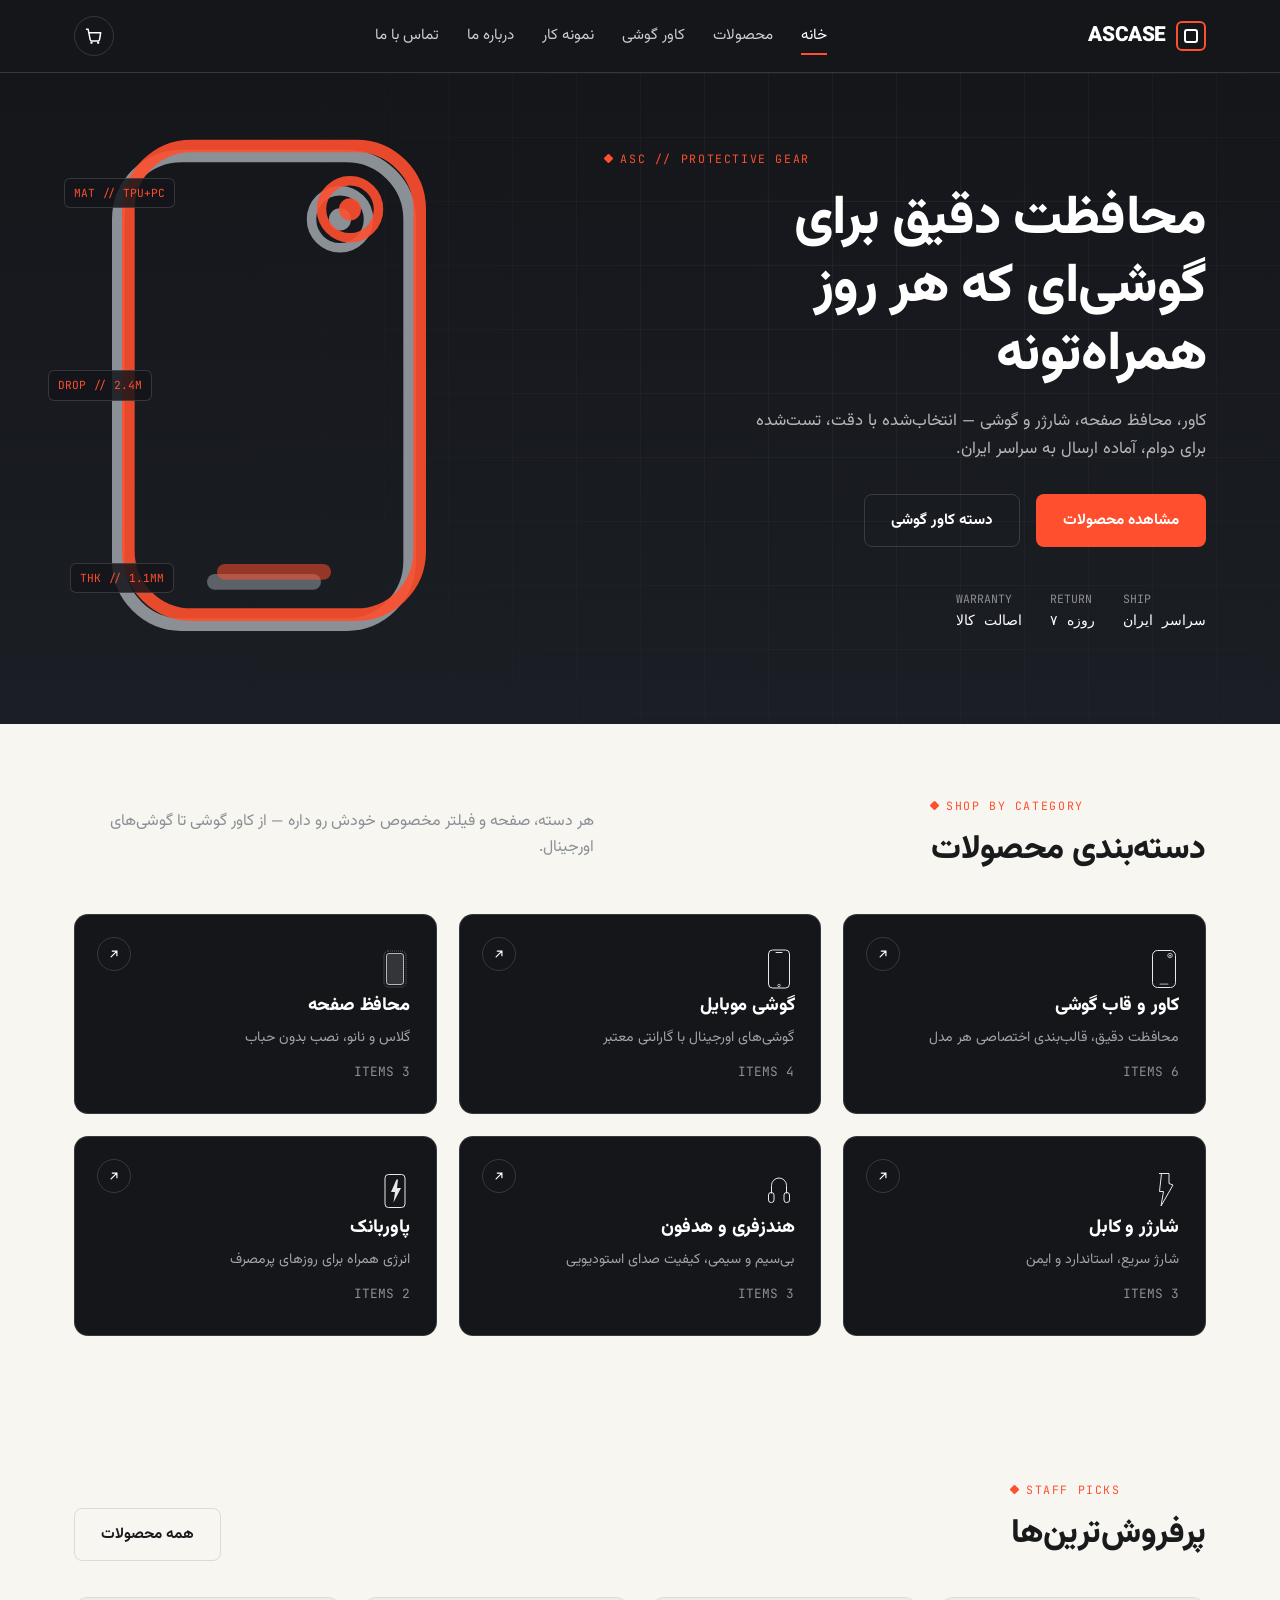
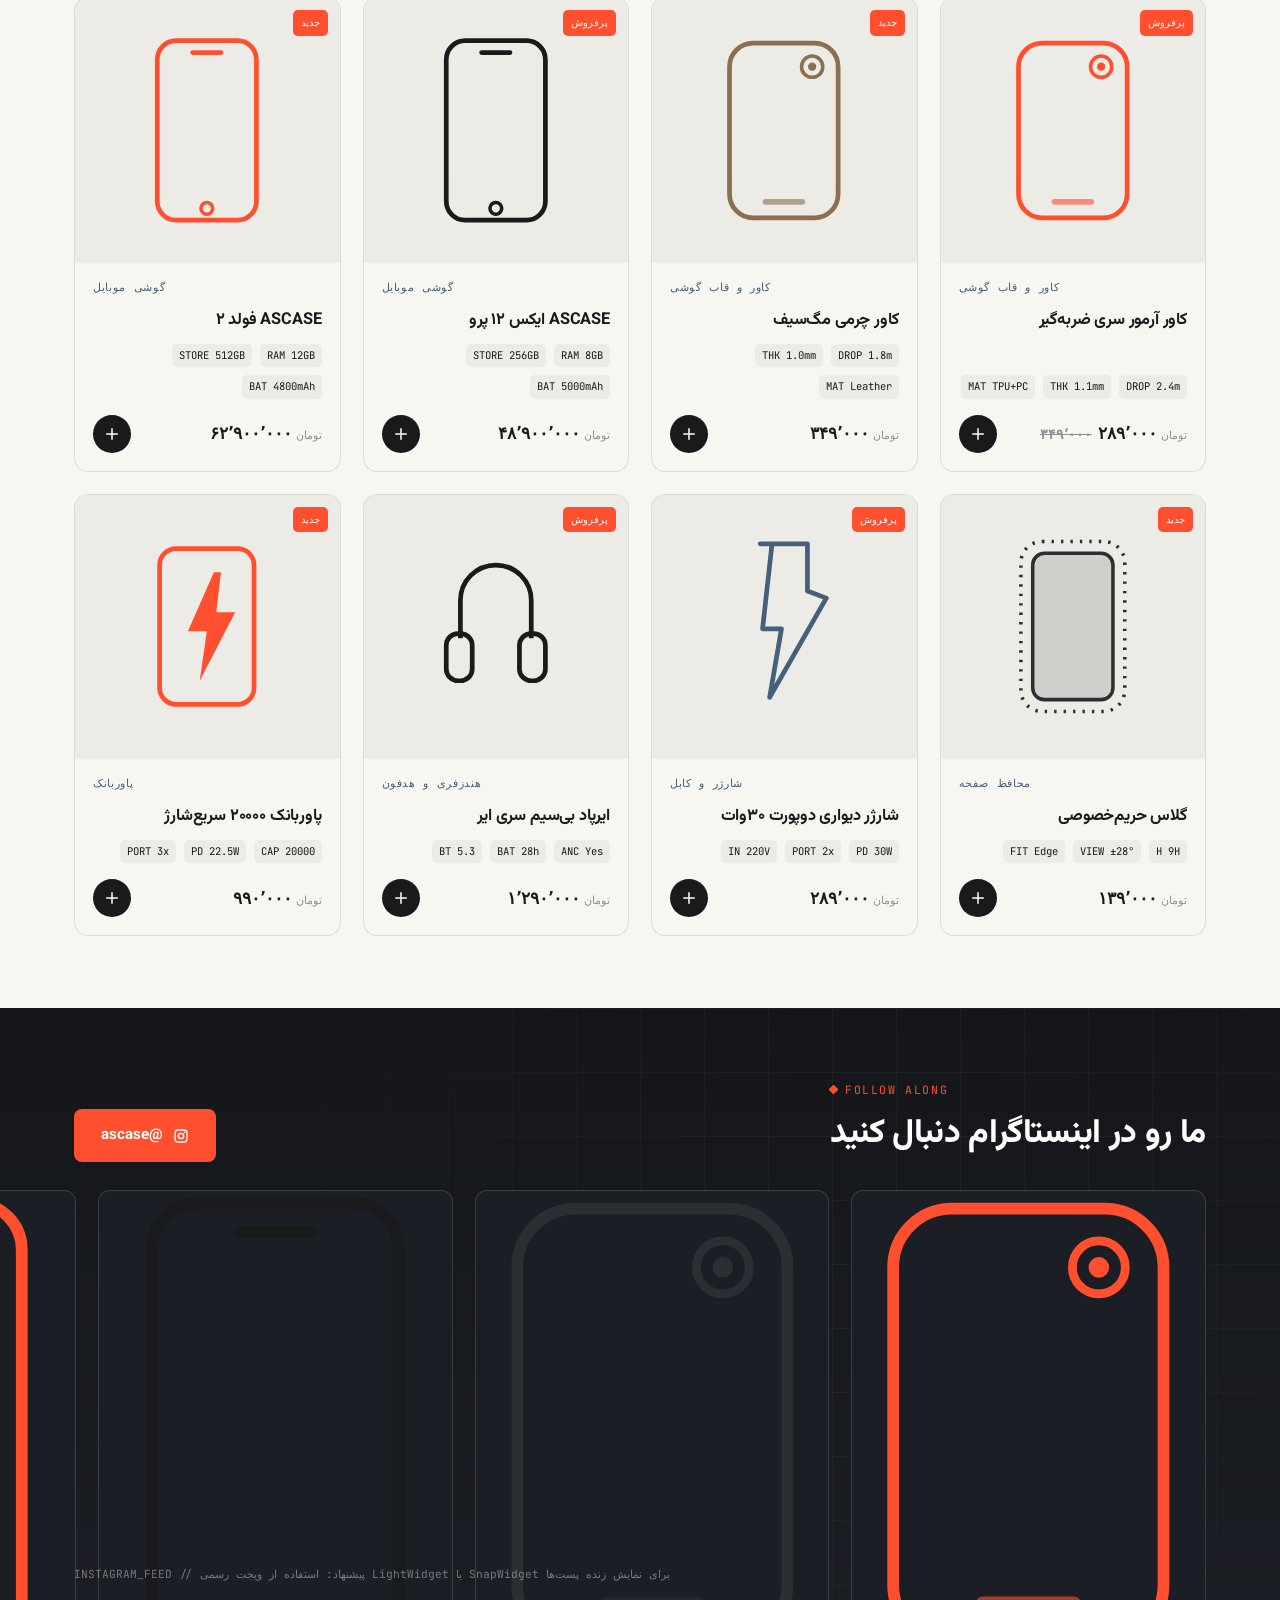
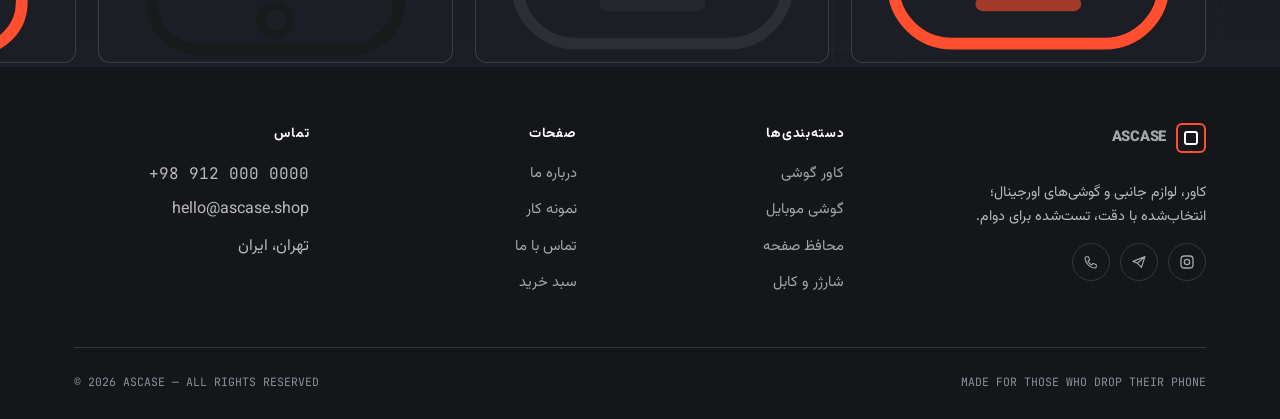
==== index.html @ 7a3390a3 "Add files via upload اپلود دوم" ====
<!DOCTYPE html>
<html lang="fa" dir="rtl">
<head>
<meta charset="UTF-8">
<meta name="viewport" content="width=device-width, initial-scale=1.0">
<title>ASCASE | کاور، لوازم جانبی و گوشی موبایل</title>
<meta name="description" content="فروشگاه آنلاین کاور و قاب گوشی، لوازم جانبی و گوشی موبایل اورجینال — ASCASE">
<link rel="stylesheet" href="style.css">
<script src="products-data.js"></script>
<script src="cart.js"></script>
<script src="main.js"></script>
</head>
<body>

<header class="site-header">
  <div class="wrap">
    <a href="index.html" class="logo"><span class="mark"></span>ASCASE</a>
    <nav class="main-nav">
      <a href="index.html">خانه</a>
      <a href="products.html">محصولات</a>
      <a href="products.html?cat=cases">کاور گوشی</a>
      <a href="gallery.html">نمونه کار</a>
      <a href="about.html">درباره ما</a>
      <a href="contact.html">تماس با ما</a>
    </nav>
    <div class="header-actions">
      <a href="cart.html" class="icon-btn" aria-label="سبد خرید">
        <svg width="20" height="20" viewBox="0 0 24 24" fill="none"><path d="M3 4h2l2.4 12.4a2 2 0 0 0 2 1.6h7.2a2 2 0 0 0 2-1.6L20 8H6" stroke="currentColor" stroke-width="1.8" stroke-linecap="round" stroke-linejoin="round"/><circle cx="9" cy="20" r="1.4" fill="currentColor"/><circle cx="17" cy="20" r="1.4" fill="currentColor"/></svg>
        <span class="cart-count">0</span>
      </a>
      <button class="nav-toggle" aria-label="منو"><span></span><span></span><span></span></button>
    </div>
  </div>
</header>

<!-- HERO -->
<section class="poster" style="padding:64px 0 80px;">
  <div class="wrap" style="position:relative;z-index:1;display:grid;grid-template-columns:1.1fr .9fr;gap:40px;align-items:center;">
    <div>
      <span class="eyebrow" style="justify-content:flex-start;">ASC // PROTECTIVE GEAR</span>
      <h1 style="font-size:clamp(2.1rem,4.6vw,3.4rem);line-height:1.25;margin-top:18px;">
        محافظت دقیق برای گوشی‌ای که هر روز همراه‌تونه
      </h1>
      <p style="color:rgba(255,255,255,.68);max-width:480px;margin-top:18px;font-size:1.05rem;">
        کاور، محافظ صفحه، شارژر و گوشی — انتخاب‌شده با دقت، تست‌شده برای دوام، آماده ارسال به سراسر ایران.
      </p>
      <div class="flex gap-16" style="margin-top:30px;flex-wrap:wrap;">
        <a href="products.html" class="btn btn-signal">مشاهده محصولات</a>
        <a href="products.html?cat=cases" class="btn btn-outline-light">دسته کاور گوشی</a>
      </div>
      <div class="flex gap-16" style="margin-top:42px;flex-wrap:wrap;gap:28px;">
        <div class="mono" style="font-size:.72rem;color:rgba(255,255,255,.5);">SHIP<br><span style="color:#fff;font-size:.9rem;">سراسر ایران</span></div>
        <div class="mono" style="font-size:.72rem;color:rgba(255,255,255,.5);">RETURN<br><span style="color:#fff;font-size:.9rem;">۷ روزه</span></div>
        <div class="mono" style="font-size:.72rem;color:rgba(255,255,255,.5);">WARRANTY<br><span style="color:#fff;font-size:.9rem;">اصالت کالا</span></div>
      </div>
    </div>

    <div class="exploded show-tags" aria-hidden="true"></div>
  </div>
</section>

<script>
// render hero exploded diagram (kept out of static HTML to reuse the same SVGs as the catalog)
document.querySelector(".exploded").innerHTML = `
  <div class="layer layer-shell">${svgIcon('case', '#8B9097')}</div>
  <div class="layer layer-bumper" style="opacity:.9">${svgIcon('case', '#FF4F2E')}</div>
  <span class="spec-tag t1">MAT // TPU+PC</span>
  <span class="spec-tag t2">DROP // 2.4M</span>
  <span class="spec-tag t3">THK // 1.1MM</span>
`;
</script>

<!-- CATEGORIES -->
<section class="wrap">
  <div class="section-head">
    <div>
      <span class="eyebrow" style="justify-content:flex-start;">SHOP BY CATEGORY</span>
      <h2>دسته‌بندی محصولات</h2>
    </div>
    <p>هر دسته، صفحه و فیلتر مخصوص خودش رو داره — از کاور گوشی تا گوشی‌های اورجینال.</p>
  </div>
  <div class="grid grid-3" id="cat-grid"></div>
</section>
<script>
document.getElementById("cat-grid").innerHTML = CATEGORIES.map(c => `
  <a href="products.html?cat=${c.key}" class="cat-tile reveal">
    <span class="go"><svg width="14" height="14" viewBox="0 0 24 24" fill="none"><path d="M7 17 17 7M9 7h8v8" stroke="currentColor" stroke-width="2" stroke-linecap="round"/></svg></span>
    <div class="cat-icon" style="color:#fff;margin-top:8px;width:30px;">${svgIcon(c.icon,'#ffffff')}</div>
    <div>
      <h3>${c.title}</h3>
      <p style="color:rgba(255,255,255,.6);font-size:.88rem;margin:6px 0 10px;">${c.desc}</p>
      <span class="count">${PRODUCTS.filter(p=>p.cat===c.key).length} ITEMS</span>
    </div>
  </a>
`).join("");
</script>

<!-- FEATURED -->
<section class="wrap">
  <div class="section-head">
    <div>
      <span class="eyebrow" style="justify-content:flex-start;">STAFF PICKS</span>
      <h2>پرفروش‌ترین‌ها</h2>
    </div>
    <a href="products.html" class="btn btn-outline">همه محصولات</a>
  </div>
  <div class="grid grid-4" id="featured-grid"></div>
</section>
<script>
const featured = PRODUCTS.filter(p => p.badge).slice(0,8);
renderProducts(featured.length ? featured : PRODUCTS.slice(0,8), "#featured-grid");
</script>

<!-- INSTAGRAM -->
<section class="poster">
  <div class="wrap" style="position:relative;z-index:1;">
    <div class="section-head" style="margin-bottom:28px;">
      <div>
        <span class="eyebrow" style="justify-content:flex-start;">FOLLOW ALONG</span>
        <h2 style="color:#fff;">ما رو در اینستاگرام دنبال کنید</h2>
      </div>
      <a href="https://instagram.com/ascase" target="_blank" rel="noopener" class="btn btn-signal">
        <svg width="16" height="16" viewBox="0 0 24 24" fill="none"><rect x="3" y="3" width="18" height="18" rx="5" stroke="currentColor" stroke-width="2"/><circle cx="12" cy="12" r="4" stroke="currentColor" stroke-width="2"/><circle cx="17.2" cy="6.8" r="1.1" fill="currentColor"/></svg>
        @ascase
      </a>
    </div>
    <div class="grid grid-4" id="insta-grid"></div>
    <p class="mono" style="color:rgba(255,255,255,.4);font-size:.7rem;margin-top:20px;">
      INSTAGRAM_FEED // پیشنهاد: استفاده از ویجت رسمی LightWidget یا SnapWidget برای نمایش زنده پست‌ها
    </p>
  </div>
</section>
<script>
document.getElementById("insta-grid").innerHTML = [0,1,2,3].map(i => `
  <a href="https://instagram.com/ascase" target="_blank" rel="noopener" class="reveal" style="aspect-ratio:1/1;border-radius:12px;border:1px solid var(--line-on-dark);display:flex;align-items:center;justify-content:center;background:var(--graphite-2);">
    ${svgIcon(PRODUCTS[i*3 % PRODUCTS.length].icon, PRODUCTS[i*3 % PRODUCTS.length].accent)}
  </a>
`).join("");
</script>

<!-- INCLUDE FOOTER -->
<footer class="site-footer">
  <div class="wrap">
    <div class="footer-grid">
      <div>
        <a href="index.html" class="logo" style="margin-bottom:14px;display:inline-flex;"><span class="mark"></span>ASCASE</a>
        <p style="max-width:280px;font-size:.9rem;">کاور، لوازم جانبی و گوشی‌های اورجینال؛ انتخاب‌شده با دقت، تست‌شده برای دوام.</p>
        <div class="social-row">
          <a href="https://instagram.com/ascase" target="_blank" rel="noopener" aria-label="اینستاگرام"><svg width="16" height="16" viewBox="0 0 24 24" fill="none"><rect x="3" y="3" width="18" height="18" rx="5" stroke="currentColor" stroke-width="2"/><circle cx="12" cy="12" r="4" stroke="currentColor" stroke-width="2"/></svg></a>
          <a href="https://t.me/ascase" target="_blank" rel="noopener" aria-label="تلگرام"><svg width="16" height="16" viewBox="0 0 24 24" fill="none"><path d="M21 4 3 11l6 2.4M21 4 15.6 20l-6.6-6.6M21 4l-11 9.4" stroke="currentColor" stroke-width="1.8" stroke-linecap="round" stroke-linejoin="round"/></svg></a>
          <a href="tel:+989120000000" aria-label="تماس"><svg width="16" height="16" viewBox="0 0 24 24" fill="none"><path d="M5 4h3l2 5-2.5 1.8a12 12 0 0 0 5.7 5.7L14.9 14l5 2v3a2 2 0 0 1-2 2C10.8 21 3 13.2 3 6a2 2 0 0 1 2-2Z" stroke="currentColor" stroke-width="1.6" stroke-linejoin="round"/></svg></a>
        </div>
      </div>
      <div>
        <h4>دسته‌بندی‌ها</h4>
        <ul>
          <li><a href="products.html?cat=cases">کاور گوشی</a></li>
          <li><a href="products.html?cat=phones">گوشی موبایل</a></li>
          <li><a href="products.html?cat=screen">محافظ صفحه</a></li>
          <li><a href="products.html?cat=charge">شارژر و کابل</a></li>
        </ul>
      </div>
      <div>
        <h4>صفحات</h4>
        <ul>
          <li><a href="about.html">درباره ما</a></li>
          <li><a href="gallery.html">نمونه کار</a></li>
          <li><a href="contact.html">تماس با ما</a></li>
          <li><a href="cart.html">سبد خرید</a></li>
        </ul>
      </div>
      <div>
        <h4>تماس</h4>
        <ul>
          <li class="mono" style="direction:ltr;">+98 912 000 0000</li>
          <li>hello@ascase.shop</li>
          <li>تهران، ایران</li>
        </ul>
      </div>
    </div>
    <div class="footer-bottom">
      <span>© 2026 ASCASE — ALL RIGHTS RESERVED</span>
      <span>MADE FOR THOSE WHO DROP THEIR PHONE</span>
    </div>
  </div>
</footer>

</body>
</html>
---- style.css ----
/* ============================================================
   ASCASE — Design tokens
   Concept: "Spec sheet / exploded view" — borrowed from drop-test
   labels and protective-case packaging. Dark "spec poster" panels
   for hero/header/footer, light "showroom" surfaces for shopping.
   ============================================================ */

@import url('https://fonts.googleapis.com/css2?family=Vazirmatn:wght@300;400;500;600;700;800;900&display=swap');
@import url('https://fonts.googleapis.com/css2?family=JetBrains+Mono:wght@400;500;600&display=swap');

:root{
  /* color */
  --graphite:    #14161A;
  --graphite-2:  #1B1E24;
  --ceramic:     #EDEBE5;
  --paper:       #F8F6F1;
  --signal:      #FF4F2E;
  --signal-dim:  #D63E20;
  --slate:       #44607A;
  --ink:         #181A1C;
  --mist:        #8B9097;
  --line:        rgba(24,26,28,.12);
  --line-on-dark:rgba(255,255,255,.14);
  --paper-on-dark: rgba(255,255,255,.06);

  /* type */
  --font-fa: 'Vazirmatn', Tahoma, sans-serif;
  --font-mono: 'JetBrains Mono', monospace;

  /* scale */
  --r: 14px;
  --r-sm: 8px;
  --container: 1180px;

  --ease: cubic-bezier(.22,.8,.3,1);
}

*{ box-sizing: border-box; }
html{ scroll-behavior: smooth; }
body{
  margin:0;
  background: var(--paper);
  color: var(--ink);
  font-family: var(--font-fa);
  font-size: 16px;
  line-height: 1.65;
  -webkit-font-smoothing: antialiased;
}
img{ max-width:100%; display:block; }
a{ color:inherit; text-decoration:none; }
ul{ margin:0; padding:0; list-style:none; }
button{ font-family:inherit; cursor:pointer; }
input, textarea, select{ font-family:inherit; font-size:1rem; }

::selection{ background: var(--signal); color:#fff; }

@media (prefers-reduced-motion: reduce){
  *{ animation-duration: .001ms !important; transition-duration: .001ms !important; }
}

/* focus visibility */
a:focus-visible, button:focus-visible, input:focus-visible, textarea:focus-visible{
  outline: 2px solid var(--signal);
  outline-offset: 3px;
}

.wrap{
  max-width: var(--container);
  margin: 0 auto;
  padding-inline: 24px;
}

.mono{ font-family: var(--font-mono); direction: ltr; unicode-bidi: isolate; }

h1,h2,h3,h4{
  font-weight: 800;
  letter-spacing: -.01em;
  margin: 0;
}
.eyebrow{
  font-family: var(--font-mono);
  font-size: .72rem;
  letter-spacing: .14em;
  text-transform: uppercase;
  color: var(--signal);
  display:flex; align-items:center; gap:8px;
  direction: ltr;
  justify-content:flex-end;
}
.eyebrow::before{
  content:"";
  width:7px; height:7px; border-radius:1px;
  background:var(--signal);
  display:inline-block;
  transform: rotate(45deg);
}

/* ===================== Header ===================== */
.site-header{
  background: var(--graphite);
  color: #fff;
  position: sticky; top:0; z-index: 50;
  border-bottom: 1px solid var(--line-on-dark);
}
.site-header .wrap{
  display:flex; align-items:center; justify-content:space-between;
  height: 72px;
}
.logo{
  font-weight: 900;
  font-size: 1.3rem;
  letter-spacing: -.02em;
  display:flex; align-items:center; gap:10px;
}
.logo .mark{
  width:30px; height:30px;
  border:2px solid var(--signal);
  border-radius: 6px;
  position:relative;
  flex:none;
}
.logo .mark::before{
  content:"";
  position:absolute; inset: 6px;
  border:2px solid #fff;
  border-radius: 3px;
}
.main-nav{ display:flex; align-items:center; gap:28px; }
.main-nav a{
  font-size: .95rem;
  color: rgba(255,255,255,.78);
  transition: color .2s var(--ease);
  position:relative;
  padding: 6px 0;
}
.main-nav a:hover, .main-nav a.active{ color:#fff; }
.main-nav a.active::after{
  content:"";
  position:absolute; right:0; left:0; bottom:0;
  height:2px; background: var(--signal);
}
.header-actions{ display:flex; align-items:center; gap:16px; }
.icon-btn{
  width:40px; height:40px; border-radius: 50%;
  border:1px solid var(--line-on-dark);
  background: transparent; color:#fff;
  display:flex; align-items:center; justify-content:center;
  position:relative;
  transition: border-color .2s, background .2s;
}
.icon-btn:hover{ border-color: var(--signal); }
.cart-count{
  position:absolute; top:-6px; left:-6px;
  background: var(--signal); color:#fff;
  font-family: var(--font-mono); font-size:.65rem;
  min-width:18px; height:18px; border-radius:9px;
  display:flex; align-items:center; justify-content:center;
  padding: 0 4px;
}
.nav-toggle{
  display:none;
  width:40px; height:40px; border:none; background:transparent;
  color:#fff; flex-direction:column; gap:5px; align-items:center; justify-content:center;
}
.nav-toggle span{ width:22px; height:2px; background:#fff; display:block; }

@media (max-width: 880px){
  .main-nav{
    position:fixed; inset: 72px 0 0 0;
    background: var(--graphite);
    flex-direction:column; align-items:flex-start;
    padding: 28px 24px; gap:18px;
    transform: translateY(-8px);
    opacity:0; visibility:hidden;
    transition: opacity .25s var(--ease), transform .25s var(--ease), visibility .25s;
  }
  .main-nav.open{ opacity:1; visibility:visible; transform:translateY(0); }
  .main-nav a{ font-size:1.15rem; }
  .nav-toggle{ display:flex; }
}

/* ===================== Buttons ===================== */
.btn{
  display:inline-flex; align-items:center; justify-content:center; gap:10px;
  padding: 13px 26px;
  border-radius: var(--r-sm);
  font-weight:700; font-size:.95rem;
  border: 1px solid transparent;
  transition: transform .2s var(--ease), background .2s, color .2s, border-color .2s;
  white-space:nowrap;
}
.btn:hover{ transform: translateY(-2px); }
.btn-signal{ background: var(--signal); color:#fff; }
.btn-signal:hover{ background: var(--signal-dim); }
.btn-dark{ background: var(--ink); color:#fff; }
.btn-dark:hover{ background:#000; }
.btn-outline-light{ border-color: var(--line-on-dark); color:#fff; }
.btn-outline-light:hover{ border-color:#fff; }
.btn-outline{ border-color: var(--line); color: var(--ink); }
.btn-outline:hover{ border-color: var(--ink); }
.btn-block{ width:100%; }
.btn[disabled]{ opacity:.5; cursor:not-allowed; transform:none; }

/* ===================== Hero / spec-poster sections ===================== */
.poster{
  background: var(--graphite);
  color:#fff;
  position:relative;
  overflow:hidden;
  background-image:
    linear-gradient(180deg, var(--graphite) 0%, var(--graphite-2) 100%);
}
.poster::before{
  content:"";
  position:absolute; inset:0;
  background-image:
    linear-gradient(var(--line-on-dark) 1px, transparent 1px),
    linear-gradient(90deg, var(--line-on-dark) 1px, transparent 1px);
  background-size: 64px 64px;
  opacity:.35;
  mask-image: radial-gradient(circle at 70% 30%, black, transparent 70%);
}

/* ===================== Exploded diagram (signature element) ===================== */
.exploded{
  position:relative;
  width: 100%;
  max-width: 380px;
  aspect-ratio: 3/4;
  margin-inline-start:auto;
}
.exploded .layer{
  position:absolute;
  inset:0;
  transition: transform .6s var(--ease);
}
.exploded svg{ width:100%; height:100%; display:block; }
.exploded .layer-shell{ transform: translate(0,0); }
.exploded .layer-bumper{ transform: translate(10px,-10px); }
.exploded .layer-cam{ transform: translate(-8px,18px); }
.exploded:hover .layer-shell{ transform: translate(-14px,-10px) rotate(-2deg); }
.exploded:hover .layer-bumper{ transform: translate(22px,-26px) rotate(1deg); }
.exploded:hover .layer-cam{ transform: translate(-20px,30px) rotate(-3deg); }

.spec-tag{
  position:absolute;
  font-family: var(--font-mono);
  font-size:.7rem;
  color: var(--signal);
  background: rgba(20,22,26,.85);
  border:1px solid var(--line-on-dark);
  padding:5px 9px;
  border-radius: 6px;
  direction:ltr;
  opacity:0;
  transform: translateY(4px);
  transition: opacity .4s var(--ease), transform .4s var(--ease);
  white-space:nowrap;
}
.exploded:hover .spec-tag, .exploded.show-tags .spec-tag{ opacity:1; transform:translateY(0); }
.spec-tag.t1{ top:8%; left:-10px; }
.spec-tag.t2{ top:46%; left:-26px; transition-delay:.05s; }
.spec-tag.t3{ bottom:10%; left:-4px; transition-delay:.1s; }

/* ===================== Sections / layout ===================== */
section{ padding: 72px 0; }
.section-head{
  display:flex; align-items:flex-end; justify-content:space-between;
  gap:24px; margin-bottom: 36px; flex-wrap:wrap;
}
.section-head h2{ font-size: clamp(1.5rem, 2.6vw, 2.1rem); margin-top:8px; }
.section-head p{ color: var(--mist); max-width:520px; margin-top:8px; }

.grid{ display:grid; gap:22px; }
.grid-3{ grid-template-columns: repeat(3, 1fr); }
.grid-4{ grid-template-columns: repeat(4, 1fr); }
.grid-2{ grid-template-columns: repeat(2, 1fr); }
@media (max-width: 980px){
  .grid-4{ grid-template-columns: repeat(2,1fr); }
  .grid-3{ grid-template-columns: repeat(2,1fr); }
}
@media (max-width: 620px){
  .grid-4,.grid-3,.grid-2{ grid-template-columns: 1fr; }
}

/* category tiles */
.cat-tile{
  position:relative;
  border-radius: var(--r);
  background: var(--graphite);
  color:#fff;
  padding: 26px;
  min-height: 200px;
  display:flex; flex-direction:column; justify-content:space-between;
  overflow:hidden;
  border:1px solid var(--line-on-dark);
  transition: transform .35s var(--ease), border-color .35s;
}
.cat-tile:hover{ transform: translateY(-6px); border-color: var(--signal); }
.cat-tile .cat-icon{ width:34px; height:34px; opacity:.9; }
.cat-tile h3{ font-size:1.15rem; }
.cat-tile .count{ color: var(--mist); font-family:var(--font-mono); font-size:.8rem; direction:ltr; text-align:left; }
.cat-tile .go{
  position:absolute; top:22px; left:22px;
  width:34px; height:34px; border-radius:50%;
  border:1px solid var(--line-on-dark);
  display:flex; align-items:center; justify-content:center;
  transition: background .25s, border-color .25s;
}
.cat-tile:hover .go{ background:var(--signal); border-color:var(--signal); }

/* product cards */
.product-card{
  background: var(--paper);
  border:1px solid var(--line);
  border-radius: var(--r);
  overflow:hidden;
  display:flex; flex-direction:column;
  transition: box-shadow .3s var(--ease), transform .3s var(--ease);
}
.product-card:hover{ box-shadow: 0 16px 40px -20px rgba(20,22,26,.35); transform: translateY(-4px); }
.product-media{
  aspect-ratio: 1/1;
  background: var(--ceramic);
  position:relative;
  display:flex; align-items:center; justify-content:center;
  padding: 18px;
}
.product-media svg{ width:62%; transition: transform .4s var(--ease); }
.product-card:hover .product-media svg{ transform: scale(1.06) rotate(-2deg); }
.badge{
  position:absolute; top:12px; right:12px;
  background: var(--signal); color:#fff;
  font-family:var(--font-mono); font-size:.65rem;
  padding:4px 8px; border-radius:5px;
}
.product-body{ padding: 16px 18px 18px; display:flex; flex-direction:column; gap:10px; flex:1; }
.product-cat{ font-family:var(--font-mono); font-size:.68rem; color:var(--slate); letter-spacing:.06em; }
.product-name{ font-weight:700; font-size:1.02rem; }
.product-specs{ display:flex; gap:8px; flex-wrap:wrap; margin-top:auto; }
.product-specs span{
  font-family:var(--font-mono); font-size:.66rem; color:var(--ink);
  background: var(--ceramic); border-radius:5px; padding:3px 7px;
  direction:ltr;
}
.product-foot{ display:flex; align-items:center; justify-content:space-between; margin-top:6px; }
.price{ font-family: var(--font-mono); font-weight:600; font-size:1.05rem; direction:ltr; }
.price small{ font-size:.7rem; color:var(--mist); font-weight:400; margin-inline-start:4px; }
.price del{ color:var(--mist); font-size:.85rem; margin-inline-end:6px; }
.add-btn{
  width:38px; height:38px; border-radius:50%;
  background: var(--ink); color:#fff; border:none;
  display:flex; align-items:center; justify-content:center;
  transition: background .2s, transform .2s;
}
.add-btn:hover{ background: var(--signal); transform: scale(1.08); }

/* filters */
.filter-bar{
  display:flex; gap:10px; flex-wrap:wrap; margin-bottom: 28px;
}
.filter-chip{
  padding: 9px 18px;
  border-radius: 999px;
  border:1px solid var(--line);
  font-size:.88rem;
  color: var(--ink);
  background: var(--paper);
  transition: background .2s, color .2s, border-color .2s;
}
.filter-chip.active, .filter-chip:hover{ background: var(--ink); color:#fff; border-color:var(--ink); }

/* forms */
.field{ margin-bottom:18px; }
.field label{ display:block; font-size:.85rem; font-weight:600; margin-bottom:8px; }
.field input, .field textarea, .field select{
  width:100%; padding: 13px 14px;
  border:1px solid var(--line); border-radius: var(--r-sm);
  background:#fff;
}
.field textarea{ min-height:130px; resize:vertical; }
.field-row{ display:grid; grid-template-columns:1fr 1fr; gap:16px; }
@media (max-width:620px){ .field-row{ grid-template-columns:1fr; } }

/* cards generic */
.card{ background:#fff; border:1px solid var(--line); border-radius: var(--r); padding:24px; }

/* footer */
.site-footer{ background: var(--graphite); color: rgba(255,255,255,.7); padding: 56px 0 28px; }
.footer-grid{ display:grid; grid-template-columns: 1.4fr 1fr 1fr 1fr; gap:32px; }
@media (max-width:780px){ .footer-grid{ grid-template-columns: 1fr 1fr; } }
@media (max-width:480px){ .footer-grid{ grid-template-columns: 1fr; } }
.site-footer h4{ color:#fff; font-size:.85rem; letter-spacing:.06em; margin-bottom:16px; font-weight:700; }
.site-footer ul li{ margin-bottom:10px; }
.site-footer a{ color: rgba(255,255,255,.62); transition:color .2s; font-size:.92rem; }
.site-footer a:hover{ color:#fff; }
.footer-bottom{
  margin-top:40px; padding-top:24px; border-top:1px solid var(--line-on-dark);
  display:flex; justify-content:space-between; flex-wrap:wrap; gap:12px;
  font-family: var(--font-mono); font-size:.72rem; color: var(--mist);
  direction:ltr;
}
.social-row{ display:flex; gap:10px; margin-top:6px; }
.social-row a{
  width:38px; height:38px; border:1px solid var(--line-on-dark); border-radius:50%;
  display:flex; align-items:center; justify-content:center;
}
.social-row a:hover{ border-color: var(--signal); }

/* breadcrumb */
.crumb{ font-family:var(--font-mono); font-size:.75rem; color:var(--mist); display:flex; gap:8px; }
.crumb a:hover{ color: var(--signal); }

/* empty state */
.empty-state{ text-align:center; padding: 60px 20px; color: var(--mist); }
.empty-state .mono{ font-size:.8rem; }

/* toast */
.toast{
  position:fixed; bottom:24px; left:50%; transform:translate(-50%, 20px);
  background: var(--ink); color:#fff; padding:14px 22px; border-radius:10px;
  font-size:.9rem; opacity:0; pointer-events:none; transition: all .35s var(--ease);
  z-index:200; display:flex; align-items:center; gap:10px;
}
.toast.show{ opacity:1; transform:translate(-50%,0); }
.toast .dot{ width:8px;height:8px;background:var(--signal);border-radius:50%; flex:none; }

/* reveal-on-scroll */
.reveal{ opacity:0; transform: translateY(18px); transition: opacity .6s var(--ease), transform .6s var(--ease); }
.reveal.in{ opacity:1; transform:none; }

/* utilities */
.text-mist{ color:var(--mist); }
.mt-0{ margin-top:0; }
.flex{ display:flex; align-items:center; }
.gap-8{ gap:8px;} .gap-12{gap:12px;} .gap-16{gap:16px;}
.center{ text-align:center; }
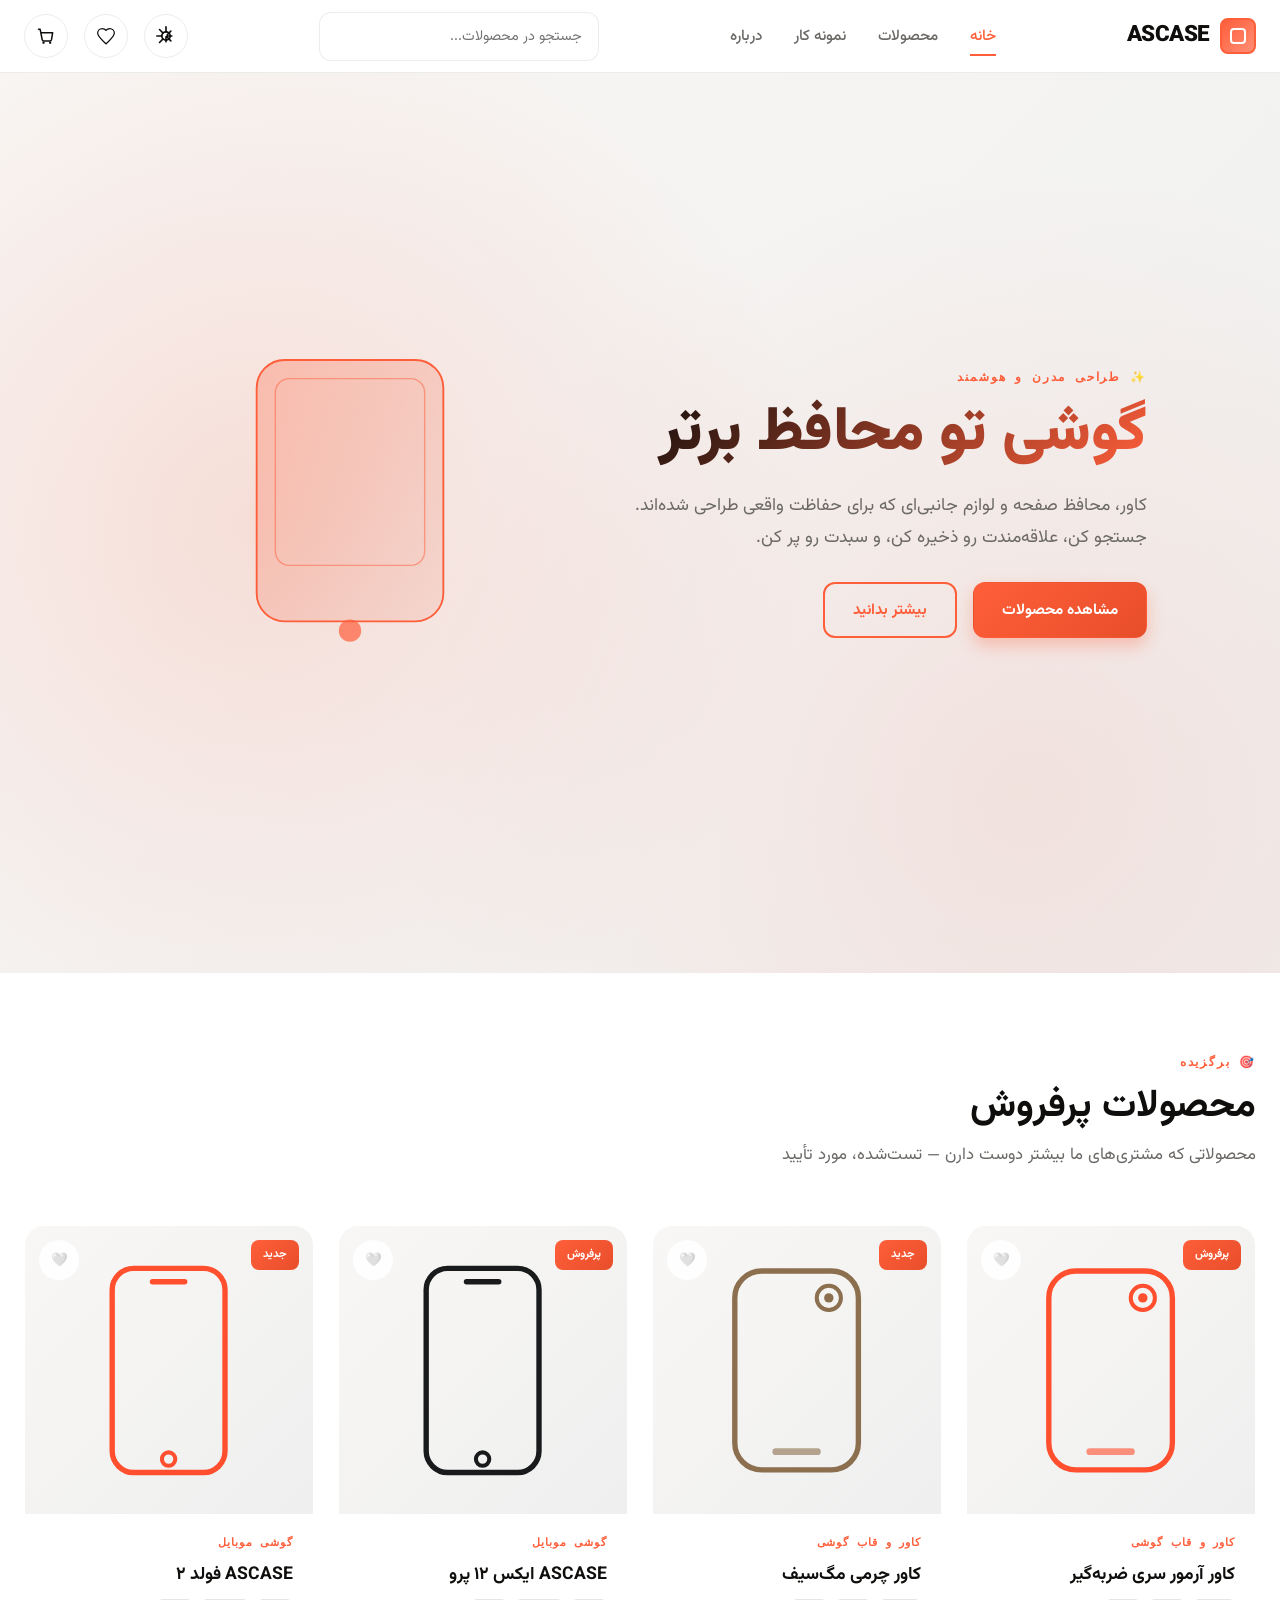
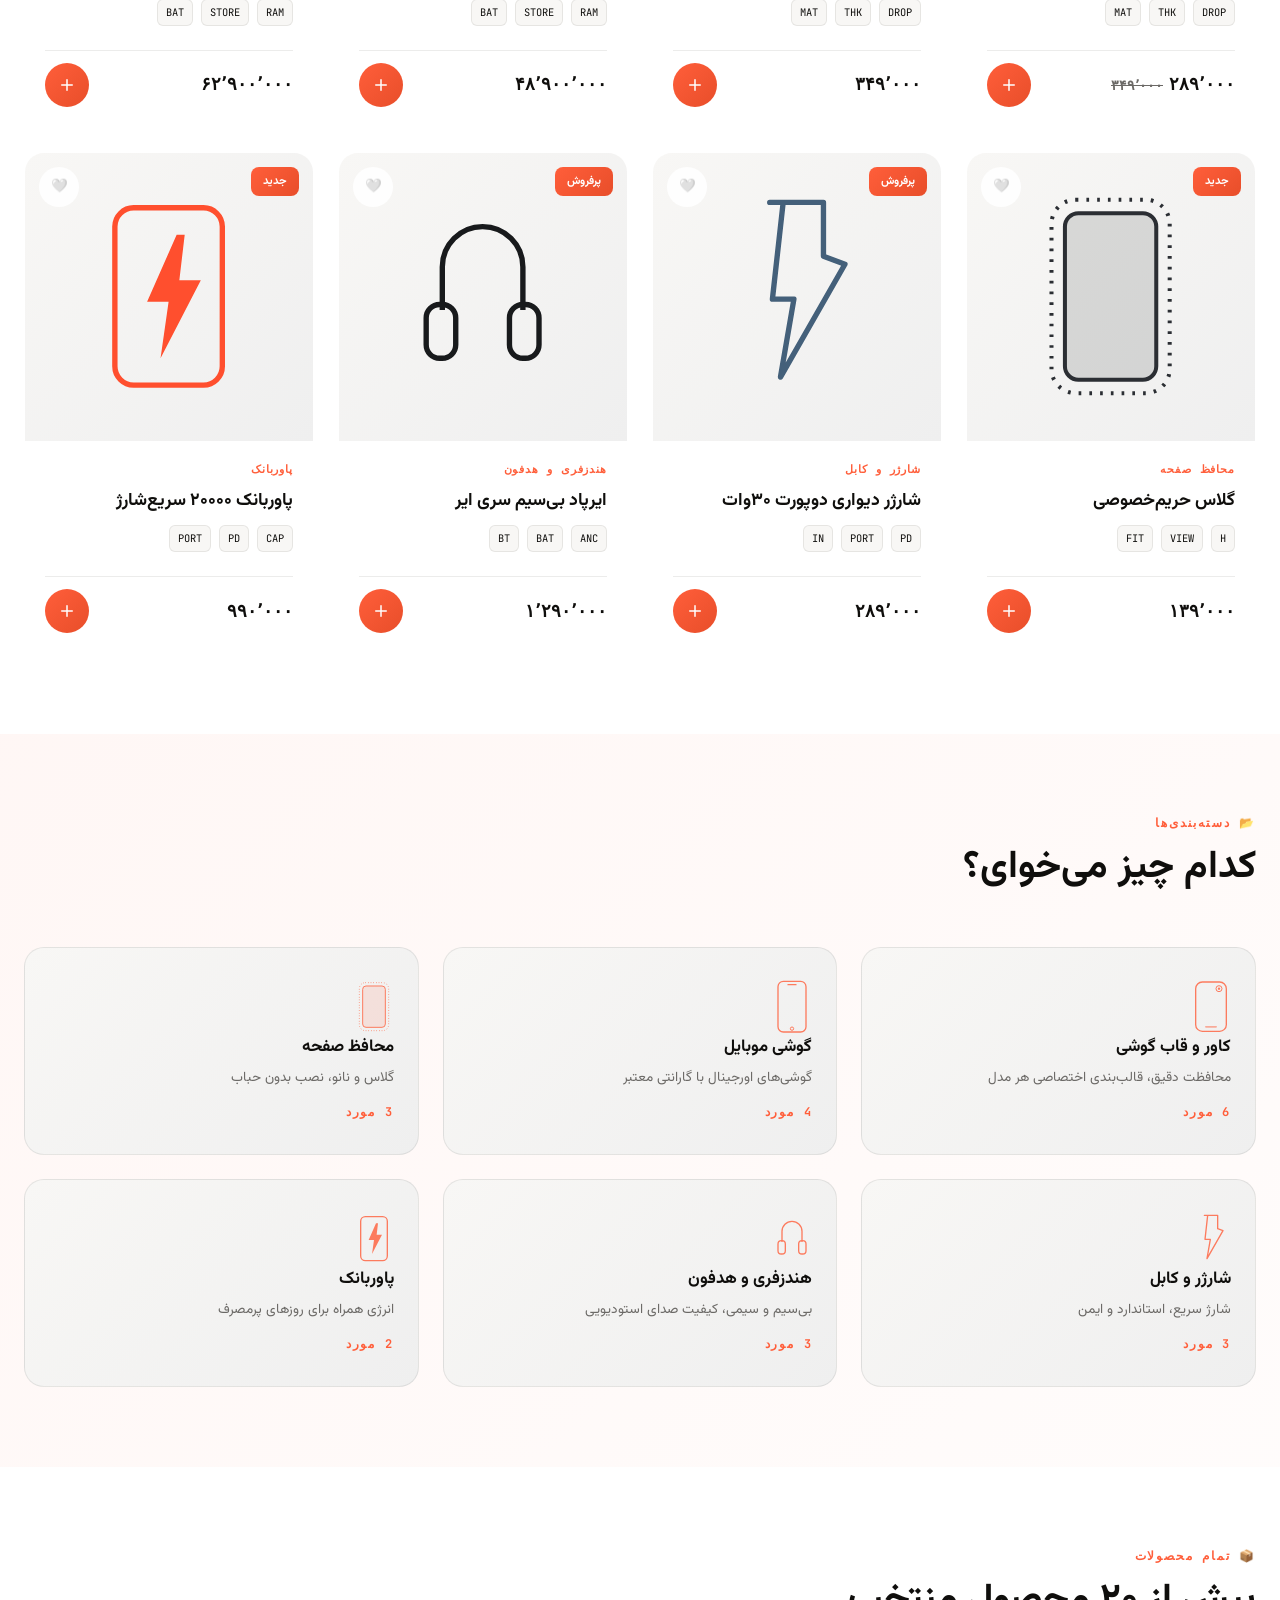
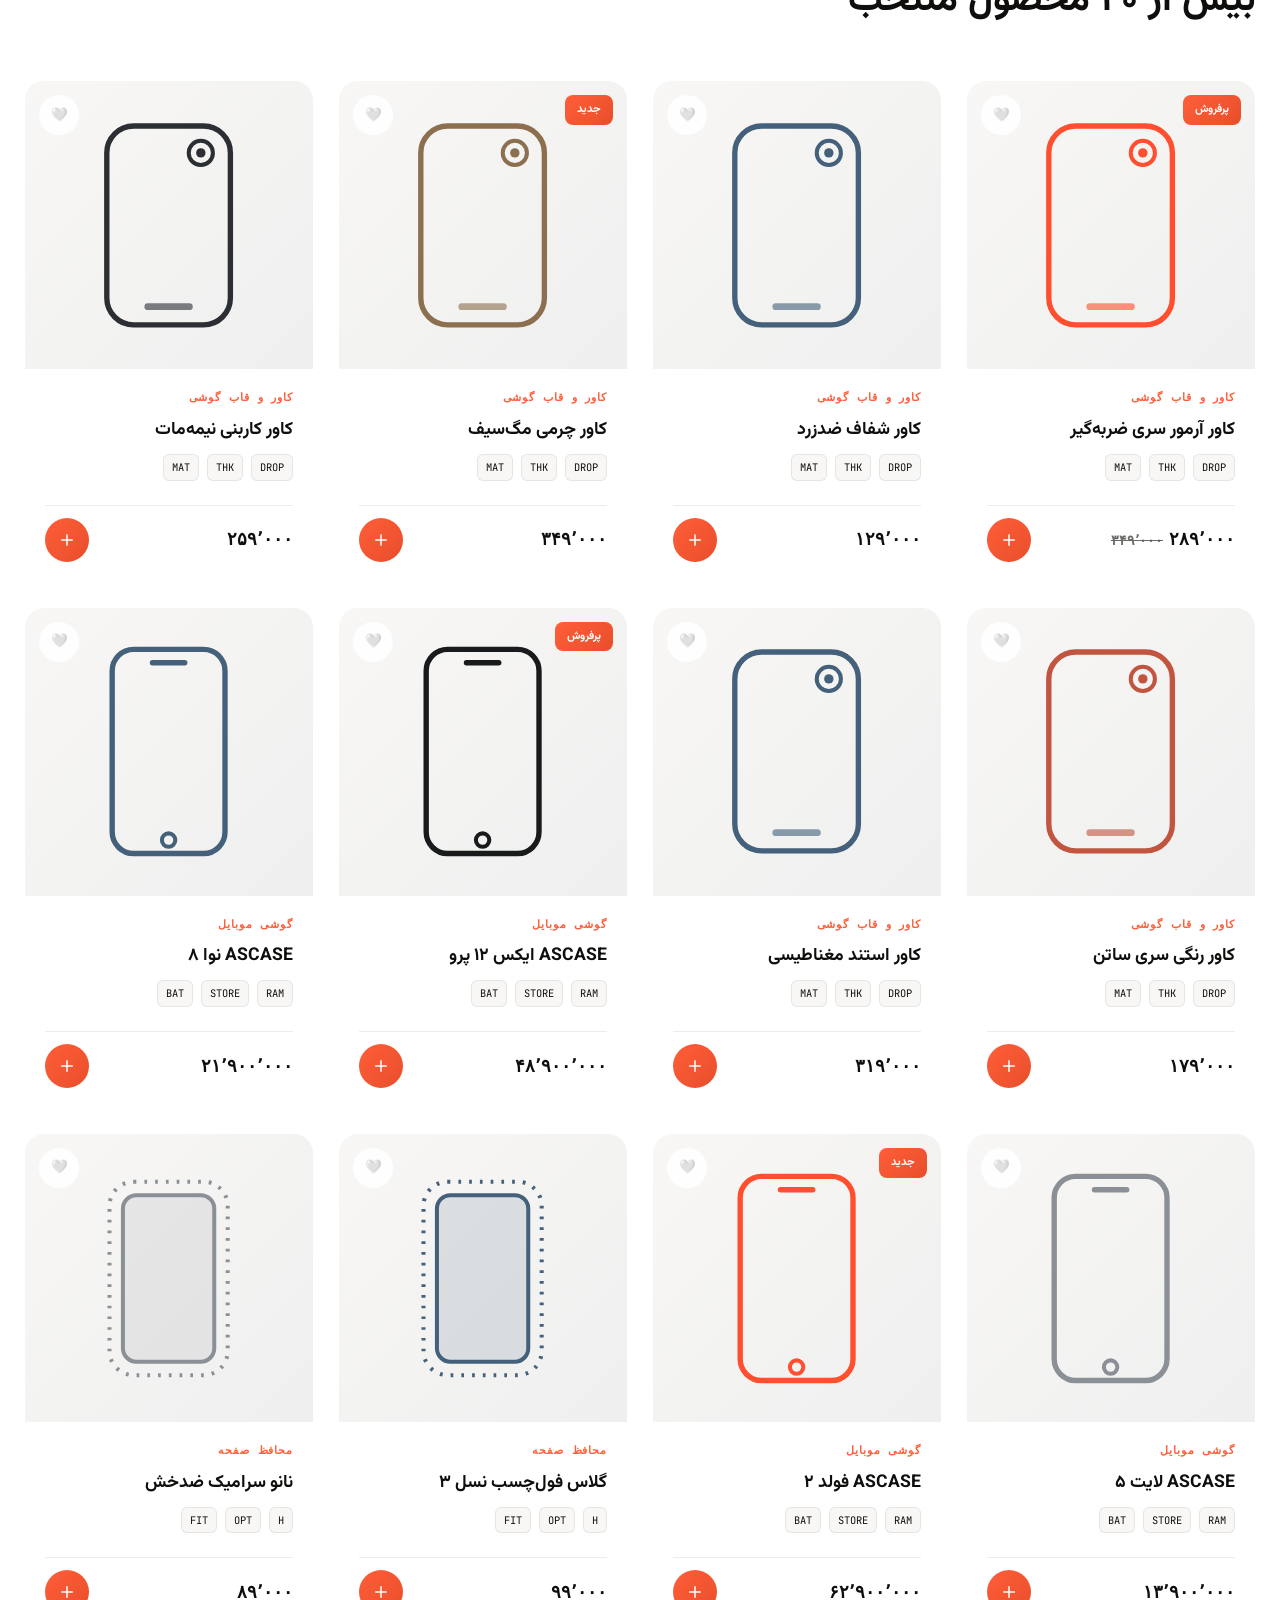
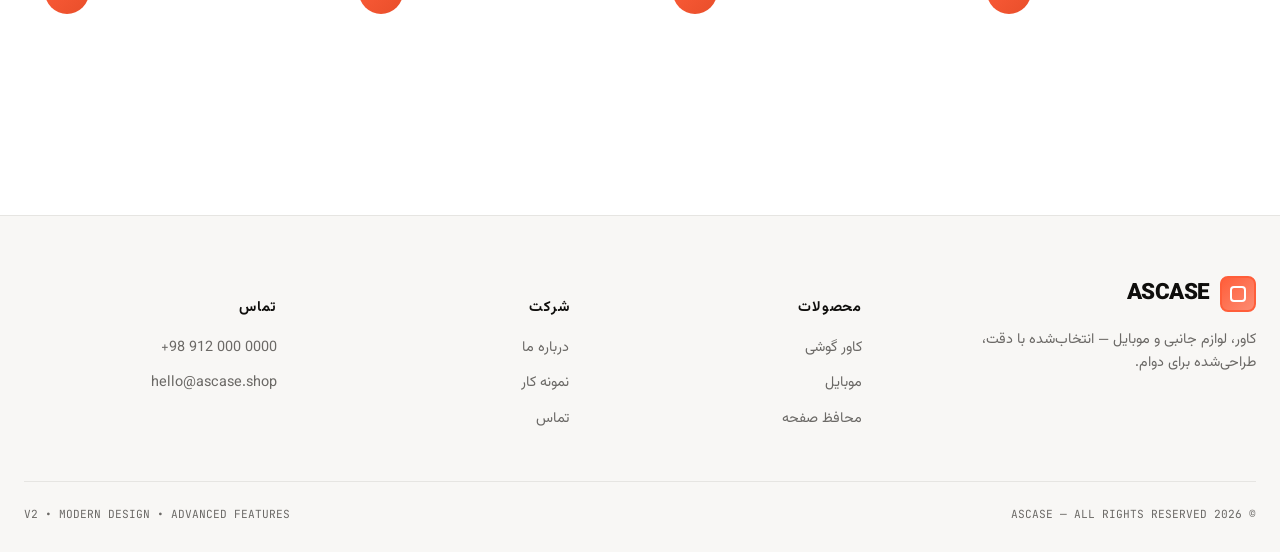
==== commit ddede36e: "Add files via upload" ====
--- a/index.html
+++ b/index.html
@@ -3,187 +3,175 @@
 <head>
 <meta charset="UTF-8">
 <meta name="viewport" content="width=device-width, initial-scale=1.0">
-<title>ASCASE | کاور، لوازم جانبی و گوشی موبایل</title>
-<meta name="description" content="فروشگاه آنلاین کاور و قاب گوشی، لوازم جانبی و گوشی موبایل اورجینال — ASCASE">
+<title>ASCASE V2 | کاور، لوازم جانبی و گوشی موبایل</title>
+<meta name="description" content="ASCASE — فروشگاه مدرن کاور گوشی، لوازم جانبی و موبایل با طراحی خفن و ویژگی‌های هوشمند">
 <link rel="stylesheet" href="style.css">
-<script src="products-data.js"></script>
-<script src="cart.js"></script>
-<script src="main.js"></script>
 </head>
 <body>
 
+<!-- HEADER -->
 <header class="site-header">
-  <div class="wrap">
-    <a href="index.html" class="logo"><span class="mark"></span>ASCASE</a>
-    <nav class="main-nav">
-      <a href="index.html">خانه</a>
+  <div class="header-wrap">
+    <a href="index.html" class="logo">
+      <span class="logo-mark"></span>ASCASE
+    </a>
+
+    <nav class="nav-items">
+      <a href="index.html" class="active">خانه</a>
       <a href="products.html">محصولات</a>
-      <a href="products.html?cat=cases">کاور گوشی</a>
       <a href="gallery.html">نمونه کار</a>
-      <a href="about.html">درباره ما</a>
-      <a href="contact.html">تماس با ما</a>
+      <a href="about.html">درباره</a>
     </nav>
+
+    <div class="search-container">
+      <input type="text" class="search-input" placeholder="جستجو در محصولات...">
+      <div class="search-results"></div>
+    </div>
+
     <div class="header-actions">
+      <button class="icon-btn dark-toggle" aria-label="تغییر تم">
+        <svg width="20" height="20" viewBox="0 0 24 24" fill="none"><circle cx="12" cy="12" r="5" stroke="currentColor" stroke-width="2"/><path d="M12 1v6m0 6v6M4.22 4.22l4.24 4.24m5.08 5.08l4.24 4.24M1 12h6m6 0h6M4.22 19.78l4.24-4.24m5.08-5.08l4.24-4.24" stroke="currentColor" stroke-width="2" stroke-linecap="round"/></svg>
+      </button>
+      <a href="wishlist.html" class="icon-btn" aria-label="علاقه‌مندی‌ها">
+        <svg width="20" height="20" viewBox="0 0 24 24" fill="none"><path d="M12 21.35l-1.45-1.32C5.4 15.36 2 12.28 2 8.5 2 5.42 4.42 3 7.5 3c1.74 0 3.41.81 4.5 2.09C13.09 3.81 14.76 3 16.5 3 19.58 3 22 5.42 22 8.5c0 3.78-3.4 6.86-8.55 11.54L12 21.35z" stroke="currentColor" stroke-width="1.5"/></svg>
+      </a>
       <a href="cart.html" class="icon-btn" aria-label="سبد خرید">
         <svg width="20" height="20" viewBox="0 0 24 24" fill="none"><path d="M3 4h2l2.4 12.4a2 2 0 0 0 2 1.6h7.2a2 2 0 0 0 2-1.6L20 8H6" stroke="currentColor" stroke-width="1.8" stroke-linecap="round" stroke-linejoin="round"/><circle cx="9" cy="20" r="1.4" fill="currentColor"/><circle cx="17" cy="20" r="1.4" fill="currentColor"/></svg>
-        <span class="cart-count">0</span>
+        <span class="badge" style="display:none;">0</span>
       </a>
-      <button class="nav-toggle" aria-label="منو"><span></span><span></span><span></span></button>
     </div>
   </div>
 </header>
 
 <!-- HERO -->
-<section class="poster" style="padding:64px 0 80px;">
-  <div class="wrap" style="position:relative;z-index:1;display:grid;grid-template-columns:1.1fr .9fr;gap:40px;align-items:center;">
+<section class="hero">
+  <div class="hero-content">
     <div>
-      <span class="eyebrow" style="justify-content:flex-start;">ASC // PROTECTIVE GEAR</span>
-      <h1 style="font-size:clamp(2.1rem,4.6vw,3.4rem);line-height:1.25;margin-top:18px;">
-        محافظت دقیق برای گوشی‌ای که هر روز همراه‌تونه
-      </h1>
-      <p style="color:rgba(255,255,255,.68);max-width:480px;margin-top:18px;font-size:1.05rem;">
-        کاور، محافظ صفحه، شارژر و گوشی — انتخاب‌شده با دقت، تست‌شده برای دوام، آماده ارسال به سراسر ایران.
+      <div class="eyebrow">✨ طراحی مدرن و هوشمند</div>
+      <h1>گوشی تو محافظ برتر</h1>
+      <p>
+        کاور، محافظ صفحه و لوازم جانبی‌ای که برای حفاظت واقعی طراحی شده‌اند. جستجو کن، علاقه‌مندت رو ذخیره کن، و سبدت رو پر کن.
       </p>
-      <div class="flex gap-16" style="margin-top:30px;flex-wrap:wrap;">
-        <a href="products.html" class="btn btn-signal">مشاهده محصولات</a>
-        <a href="products.html?cat=cases" class="btn btn-outline-light">دسته کاور گوشی</a>
-      </div>
-      <div class="flex gap-16" style="margin-top:42px;flex-wrap:wrap;gap:28px;">
-        <div class="mono" style="font-size:.72rem;color:rgba(255,255,255,.5);">SHIP<br><span style="color:#fff;font-size:.9rem;">سراسر ایران</span></div>
-        <div class="mono" style="font-size:.72rem;color:rgba(255,255,255,.5);">RETURN<br><span style="color:#fff;font-size:.9rem;">۷ روزه</span></div>
-        <div class="mono" style="font-size:.72rem;color:rgba(255,255,255,.5);">WARRANTY<br><span style="color:#fff;font-size:.9rem;">اصالت کالا</span></div>
+      <div class="hero-buttons">
+        <a href="products.html" class="btn btn-primary">مشاهده محصولات</a>
+        <a href="about.html" class="btn btn-secondary">بیشتر بدانید</a>
       </div>
     </div>
-
-    <div class="exploded show-tags" aria-hidden="true"></div>
+    <div style="text-align:center;">
+      <svg width="100%" viewBox="0 0 300 400" style="max-width:280px;">
+        <defs>
+          <linearGradient id="grad1" x1="0%" y1="0%" x2="100%" y2="100%">
+            <stop offset="0%" style="stop-color:#ff5e3a;stop-opacity:0.3" />
+            <stop offset="100%" style="stop-color:#e84e2a;stop-opacity:0.1" />
+          </linearGradient>
+        </defs>
+        <rect x="50" y="30" width="200" height="280" rx="30" fill="url(#grad1)" stroke="#ff5e3a" stroke-width="2"/>
+        <rect x="70" y="50" width="160" height="200" rx="15" fill="none" stroke="#ff5e3a" stroke-width="1.5" opacity="0.5"/>
+        <circle cx="150" cy="320" r="12" fill="#ff5e3a" opacity="0.7"/>
+      </svg>
+    </div>
   </div>
 </section>
 
-<script>
-// render hero exploded diagram (kept out of static HTML to reuse the same SVGs as the catalog)
-document.querySelector(".exploded").innerHTML = `
-  <div class="layer layer-shell">${svgIcon('case', '#8B9097')}</div>
-  <div class="layer layer-bumper" style="opacity:.9">${svgIcon('case', '#FF4F2E')}</div>
-  <span class="spec-tag t1">MAT // TPU+PC</span>
-  <span class="spec-tag t2">DROP // 2.4M</span>
-  <span class="spec-tag t3">THK // 1.1MM</span>
-`;
-</script>
+<!-- FEATURED PRODUCTS -->
+<section class="section">
+  <div class="section-head">
+    <div class="eyebrow">🎯 برگزیده</div>
+    <h2>محصولات پرفروش</h2>
+    <p>محصولاتی که مشتری‌های ما بیشتر دوست دارن — تست‌شده، مورد تأیید</p>
+  </div>
+  <div class="grid grid-4" id="featured"></div>
+</section>
 
 <!-- CATEGORIES -->
-<section class="wrap">
+<section class="section" style="background: linear-gradient(135deg, rgba(255,94,58,.05) 0%, rgba(255,94,58,.02) 100%);">
   <div class="section-head">
+    <div class="eyebrow">📂 دسته‌بندی‌ها</div>
+    <h2>کدام چیز می‌خوای؟</h2>
+  </div>
+  <div class="grid grid-3" id="categories"></div>
+</section>
+
+<!-- ALL PRODUCTS -->
+<section class="section">
+  <div class="section-head">
+    <div class="eyebrow">📦 تمام محصولات</div>
+    <h2>بیش از ۲۰ محصول منتخب</h2>
+  </div>
+  <div class="grid grid-4" id="allproducts"></div>
+</section>
+
+<!-- FOOTER -->
+<footer class="site-footer">
+  <div class="footer-grid">
     <div>
-      <span class="eyebrow" style="justify-content:flex-start;">SHOP BY CATEGORY</span>
-      <h2>دسته‌بندی محصولات</h2>
+      <div class="logo" style="margin-bottom:16px;"><span class="logo-mark"></span>ASCASE</div>
+      <p style="color:var(--text-secondary);max-width:280px;font-size:.9rem;">
+        کاور، لوازم جانبی و موبایل — انتخاب‌شده با دقت، طراحی‌شده برای دوام.
+      </p>
     </div>
-    <p>هر دسته، صفحه و فیلتر مخصوص خودش رو داره — از کاور گوشی تا گوشی‌های اورجینال.</p>
+    <div>
+      <h4>محصولات</h4>
+      <ul>
+        <li><a href="products.html?cat=cases">کاور گوشی</a></li>
+        <li><a href="products.html?cat=phones">موبایل</a></li>
+        <li><a href="products.html?cat=screen">محافظ صفحه</a></li>
+      </ul>
+    </div>
+    <div>
+      <h4>شرکت</h4>
+      <ul>
+        <li><a href="about.html">درباره ما</a></li>
+        <li><a href="gallery.html">نمونه کار</a></li>
+        <li><a href="contact.html">تماس</a></li>
+      </ul>
+    </div>
+    <div>
+      <h4>تماس</h4>
+      <ul style="direction:ltr;text-align:right;">
+        <li><a href="tel:+989120000000">+98 912 000 0000</a></li>
+        <li><a href="mailto:hello@ascase.shop">hello@ascase.shop</a></li>
+      </ul>
+    </div>
   </div>
-  <div class="grid grid-3" id="cat-grid"></div>
-</section>
-<script>
-document.getElementById("cat-grid").innerHTML = CATEGORIES.map(c => `
-  <a href="products.html?cat=${c.key}" class="cat-tile reveal">
-    <span class="go"><svg width="14" height="14" viewBox="0 0 24 24" fill="none"><path d="M7 17 17 7M9 7h8v8" stroke="currentColor" stroke-width="2" stroke-linecap="round"/></svg></span>
-    <div class="cat-icon" style="color:#fff;margin-top:8px;width:30px;">${svgIcon(c.icon,'#ffffff')}</div>
-    <div>
-      <h3>${c.title}</h3>
-      <p style="color:rgba(255,255,255,.6);font-size:.88rem;margin:6px 0 10px;">${c.desc}</p>
-      <span class="count">${PRODUCTS.filter(p=>p.cat===c.key).length} ITEMS</span>
-    </div>
-  </a>
-`).join("");
-</script>
-
-<!-- FEATURED -->
-<section class="wrap">
-  <div class="section-head">
-    <div>
-      <span class="eyebrow" style="justify-content:flex-start;">STAFF PICKS</span>
-      <h2>پرفروش‌ترین‌ها</h2>
-    </div>
-    <a href="products.html" class="btn btn-outline">همه محصولات</a>
-  </div>
-  <div class="grid grid-4" id="featured-grid"></div>
-</section>
-<script>
-const featured = PRODUCTS.filter(p => p.badge).slice(0,8);
-renderProducts(featured.length ? featured : PRODUCTS.slice(0,8), "#featured-grid");
-</script>
-
-<!-- INSTAGRAM -->
-<section class="poster">
-  <div class="wrap" style="position:relative;z-index:1;">
-    <div class="section-head" style="margin-bottom:28px;">
-      <div>
-        <span class="eyebrow" style="justify-content:flex-start;">FOLLOW ALONG</span>
-        <h2 style="color:#fff;">ما رو در اینستاگرام دنبال کنید</h2>
-      </div>
-      <a href="https://instagram.com/ascase" target="_blank" rel="noopener" class="btn btn-signal">
-        <svg width="16" height="16" viewBox="0 0 24 24" fill="none"><rect x="3" y="3" width="18" height="18" rx="5" stroke="currentColor" stroke-width="2"/><circle cx="12" cy="12" r="4" stroke="currentColor" stroke-width="2"/><circle cx="17.2" cy="6.8" r="1.1" fill="currentColor"/></svg>
-        @ascase
-      </a>
-    </div>
-    <div class="grid grid-4" id="insta-grid"></div>
-    <p class="mono" style="color:rgba(255,255,255,.4);font-size:.7rem;margin-top:20px;">
-      INSTAGRAM_FEED // پیشنهاد: استفاده از ویجت رسمی LightWidget یا SnapWidget برای نمایش زنده پست‌ها
-    </p>
-  </div>
-</section>
-<script>
-document.getElementById("insta-grid").innerHTML = [0,1,2,3].map(i => `
-  <a href="https://instagram.com/ascase" target="_blank" rel="noopener" class="reveal" style="aspect-ratio:1/1;border-radius:12px;border:1px solid var(--line-on-dark);display:flex;align-items:center;justify-content:center;background:var(--graphite-2);">
-    ${svgIcon(PRODUCTS[i*3 % PRODUCTS.length].icon, PRODUCTS[i*3 % PRODUCTS.length].accent)}
-  </a>
-`).join("");
-</script>
-
-<!-- INCLUDE FOOTER -->
-<footer class="site-footer">
-  <div class="wrap">
-    <div class="footer-grid">
-      <div>
-        <a href="index.html" class="logo" style="margin-bottom:14px;display:inline-flex;"><span class="mark"></span>ASCASE</a>
-        <p style="max-width:280px;font-size:.9rem;">کاور، لوازم جانبی و گوشی‌های اورجینال؛ انتخاب‌شده با دقت، تست‌شده برای دوام.</p>
-        <div class="social-row">
-          <a href="https://instagram.com/ascase" target="_blank" rel="noopener" aria-label="اینستاگرام"><svg width="16" height="16" viewBox="0 0 24 24" fill="none"><rect x="3" y="3" width="18" height="18" rx="5" stroke="currentColor" stroke-width="2"/><circle cx="12" cy="12" r="4" stroke="currentColor" stroke-width="2"/></svg></a>
-          <a href="https://t.me/ascase" target="_blank" rel="noopener" aria-label="تلگرام"><svg width="16" height="16" viewBox="0 0 24 24" fill="none"><path d="M21 4 3 11l6 2.4M21 4 15.6 20l-6.6-6.6M21 4l-11 9.4" stroke="currentColor" stroke-width="1.8" stroke-linecap="round" stroke-linejoin="round"/></svg></a>
-          <a href="tel:+989120000000" aria-label="تماس"><svg width="16" height="16" viewBox="0 0 24 24" fill="none"><path d="M5 4h3l2 5-2.5 1.8a12 12 0 0 0 5.7 5.7L14.9 14l5 2v3a2 2 0 0 1-2 2C10.8 21 3 13.2 3 6a2 2 0 0 1 2-2Z" stroke="currentColor" stroke-width="1.6" stroke-linejoin="round"/></svg></a>
-        </div>
-      </div>
-      <div>
-        <h4>دسته‌بندی‌ها</h4>
-        <ul>
-          <li><a href="products.html?cat=cases">کاور گوشی</a></li>
-          <li><a href="products.html?cat=phones">گوشی موبایل</a></li>
-          <li><a href="products.html?cat=screen">محافظ صفحه</a></li>
-          <li><a href="products.html?cat=charge">شارژر و کابل</a></li>
-        </ul>
-      </div>
-      <div>
-        <h4>صفحات</h4>
-        <ul>
-          <li><a href="about.html">درباره ما</a></li>
-          <li><a href="gallery.html">نمونه کار</a></li>
-          <li><a href="contact.html">تماس با ما</a></li>
-          <li><a href="cart.html">سبد خرید</a></li>
-        </ul>
-      </div>
-      <div>
-        <h4>تماس</h4>
-        <ul>
-          <li class="mono" style="direction:ltr;">+98 912 000 0000</li>
-          <li>hello@ascase.shop</li>
-          <li>تهران، ایران</li>
-        </ul>
-      </div>
-    </div>
-    <div class="footer-bottom">
-      <span>© 2026 ASCASE — ALL RIGHTS RESERVED</span>
-      <span>MADE FOR THOSE WHO DROP THEIR PHONE</span>
-    </div>
+  <div class="footer-bottom">
+    <span>© 2026 ASCASE — ALL RIGHTS RESERVED</span>
+    <span>V2 • MODERN DESIGN • ADVANCED FEATURES</span>
   </div>
 </footer>
 
+<script src="products-data.js"></script>
+<script src="app.js"></script>
+<script>
+// Render featured products
+const featured = PRODUCTS.filter(p => p.badge).slice(0, 8);
+renderProducts(featured.length ? featured : PRODUCTS.slice(0, 8), '#featured');
+
+// Render categories
+document.getElementById('categories').innerHTML = CATEGORIES.map(c => `
+  <a href="products.html?cat=${c.key}" class="reveal" style="
+    background: linear-gradient(135deg, var(--bg-secondary) 0%, var(--bg-tertiary) 100%);
+    border: 1px solid var(--border);
+    border-radius: 20px;
+    padding: 32px 24px;
+    text-decoration: none;
+    color: var(--text-primary);
+    transition: all .3s var(--ease);
+    display: flex;
+    flex-direction: column;
+    gap: 14px;
+  " onmouseover="this.style.transform='translateY(-6px)'; this.style.borderColor='var(--accent)'" onmouseout="this.style.transform='translateY(0)'; this.style.borderColor='var(--border)'">
+    <div style="width:40px;height:40px;opacity:.8;">${svgIcon(c.icon, '#ff5e3a')}</div>
+    <div>
+      <h3 style="margin:0;font-size:1.05rem;">${c.title}</h3>
+      <p style="margin:6px 0 0;font-size:.85rem;color:var(--text-secondary);">${c.desc}</p>
+    </div>
+    <span class="eyebrow" style="margin-top:auto;justify-content:flex-start;margin-bottom:0;">${PRODUCTS.filter(p=>p.cat===c.key).length} مورد</span>
+  </a>
+`).join('');
+
+// Render all products
+renderProducts(PRODUCTS.slice(0, 12), '#allproducts');
+</script>
 </body>
 </html>
--- a/style.css
+++ b/style.css
@@ -1,437 +1,719 @@
 /* ============================================================
-   ASCASE — Design tokens
-   Concept: "Spec sheet / exploded view" — borrowed from drop-test
-   labels and protective-case packaging. Dark "spec poster" panels
-   for hero/header/footer, light "showroom" surfaces for shopping.
+   ASCASE V2 — Modern, Advanced Design
+   Glassmorphism, Dark Mode, Advanced Animations, Live Search
    ============================================================ */
 
 @import url('https://fonts.googleapis.com/css2?family=Vazirmatn:wght@300;400;500;600;700;800;900&display=swap');
 @import url('https://fonts.googleapis.com/css2?family=JetBrains+Mono:wght@400;500;600&display=swap');
 
 :root{
-  /* color */
-  --graphite:    #14161A;
-  --graphite-2:  #1B1E24;
-  --ceramic:     #EDEBE5;
-  --paper:       #F8F6F1;
-  --signal:      #FF4F2E;
-  --signal-dim:  #D63E20;
-  --slate:       #44607A;
-  --ink:         #181A1C;
-  --mist:        #8B9097;
-  --line:        rgba(24,26,28,.12);
-  --line-on-dark:rgba(255,255,255,.14);
-  --paper-on-dark: rgba(255,255,255,.06);
-
-  /* type */
+  /* Light Mode */
+  --bg-primary: #ffffff;
+  --bg-secondary: #f8f7f5;
+  --bg-tertiary: #efefef;
+  --text-primary: #0f0e0c;
+  --text-secondary: #6b6966;
+  --accent: #ff5e3a;
+  --accent-dim: #e84e2a;
+  --border: rgba(15,14,12,.08);
+  --shadow-sm: 0 2px 8px rgba(15,14,12,.08);
+  --shadow-md: 0 8px 24px rgba(15,14,12,.12);
+  --shadow-lg: 0 16px 48px rgba(15,14,12,.16);
+  --glass-bg: rgba(255,255,255,.7);
+  --glass-border: rgba(255,255,255,.2);
+  
+  /* Dark Mode */
+  --dark-bg-primary: #0f0f0f;
+  --dark-bg-secondary: #1a1a1a;
+  --dark-bg-tertiary: #252525;
+  --dark-text-primary: #f5f5f5;
+  --dark-text-secondary: #b0b0b0;
+  --dark-border: rgba(255,255,255,.08);
+  --dark-shadow: 0 8px 24px rgba(0,0,0,.4);
+  --dark-glass-bg: rgba(20,20,20,.6);
+  --dark-glass-border: rgba(255,255,255,.1);
+
   --font-fa: 'Vazirmatn', Tahoma, sans-serif;
   --font-mono: 'JetBrains Mono', monospace;
-
-  /* scale */
-  --r: 14px;
-  --r-sm: 8px;
-  --container: 1180px;
-
   --ease: cubic-bezier(.22,.8,.3,1);
+  --ease-bounce: cubic-bezier(.68, -0.55, 0.265, 1.55);
+}
+
+/* Dark mode toggle */
+html.dark-mode{
+  --bg-primary: var(--dark-bg-primary);
+  --bg-secondary: var(--dark-bg-secondary);
+  --bg-tertiary: var(--dark-bg-tertiary);
+  --text-primary: var(--dark-text-primary);
+  --text-secondary: var(--dark-text-secondary);
+  --border: var(--dark-border);
+  --shadow-sm: 0 2px 8px rgba(0,0,0,.3);
+  --shadow-md: 0 8px 24px rgba(0,0,0,.4);
+  --shadow-lg: 0 16px 48px rgba(0,0,0,.5);
+  --glass-bg: var(--dark-glass-bg);
+  --glass-border: var(--dark-glass-border);
 }
 
 *{ box-sizing: border-box; }
 html{ scroll-behavior: smooth; }
 body{
   margin:0;
-  background: var(--paper);
-  color: var(--ink);
+  background: var(--bg-primary);
+  color: var(--text-primary);
   font-family: var(--font-fa);
   font-size: 16px;
-  line-height: 1.65;
+  line-height: 1.6;
+  transition: background .3s var(--ease), color .3s var(--ease);
   -webkit-font-smoothing: antialiased;
 }
 img{ max-width:100%; display:block; }
 a{ color:inherit; text-decoration:none; }
 ul{ margin:0; padding:0; list-style:none; }
-button{ font-family:inherit; cursor:pointer; }
+button{ font-family:inherit; cursor:pointer; border:none; background:none; }
 input, textarea, select{ font-family:inherit; font-size:1rem; }
 
-::selection{ background: var(--signal); color:#fff; }
-
-@media (prefers-reduced-motion: reduce){
-  *{ animation-duration: .001ms !important; transition-duration: .001ms !important; }
-}
-
-/* focus visibility */
-a:focus-visible, button:focus-visible, input:focus-visible, textarea:focus-visible{
-  outline: 2px solid var(--signal);
-  outline-offset: 3px;
-}
-
-.wrap{
-  max-width: var(--container);
+::selection{ background: var(--accent); color:#fff; }
+
+/* ===================== Header ===================== */
+.site-header{
+  background: var(--glass-bg);
+  backdrop-filter: blur(20px);
+  border-bottom: 1px solid var(--border);
+  position: sticky;
+  top:0;
+  z-index: 50;
+  transition: all .3s var(--ease);
+}
+.site-header.scrolled{
+  background: var(--glass-bg);
+  box-shadow: var(--shadow-md);
+}
+.header-wrap{
+  max-width: 1280px;
   margin: 0 auto;
-  padding-inline: 24px;
-}
-
-.mono{ font-family: var(--font-mono); direction: ltr; unicode-bidi: isolate; }
-
-h1,h2,h3,h4{
-  font-weight: 800;
-  letter-spacing: -.01em;
-  margin: 0;
+  padding: 0 24px;
+  height: 72px;
+  display:flex;
+  align-items:center;
+  justify-content:space-between;
+}
+.logo{
+  font-weight: 900;
+  font-size: 1.4rem;
+  letter-spacing: -.02em;
+  display:flex;
+  align-items:center;
+  gap:10px;
+  transition: transform .2s var(--ease);
+}
+.logo:hover{ transform: scale(1.05); }
+.logo-mark{
+  width:36px;
+  height:36px;
+  border: 2.5px solid var(--accent);
+  border-radius: 8px;
+  position:relative;
+  background: linear-gradient(135deg, var(--accent), rgba(255,94,58,.7));
+}
+.logo-mark::before{
+  content:"";
+  position:absolute;
+  inset: 8px;
+  border: 2px solid #fff;
+  border-radius: 4px;
+}
+
+.nav-items{
+  display:flex;
+  gap:32px;
+  align-items:center;
+}
+.nav-items a{
+  font-size: .95rem;
+  font-weight: 500;
+  color: var(--text-secondary);
+  position:relative;
+  transition: color .2s var(--ease);
+  padding: 8px 0;
+}
+.nav-items a:hover, .nav-items a.active{
+  color: var(--accent);
+}
+.nav-items a.active::after{
+  content:"";
+  position:absolute;
+  bottom:0;
+  left:0;
+  right:0;
+  height:2px;
+  background: var(--accent);
+  animation: slideIn .3s var(--ease);
+}
+
+@keyframes slideIn{
+  from{ width:0; left:50%; }
+  to{ width:100%; left:0; }
+}
+
+.header-actions{
+  display:flex;
+  align-items:center;
+  gap:16px;
+}
+
+.icon-btn{
+  width:44px;
+  height:44px;
+  border-radius: 50%;
+  border: 1px solid var(--border);
+  background: transparent;
+  color: var(--text-primary);
+  display:flex;
+  align-items:center;
+  justify-content:center;
+  position:relative;
+  transition: all .2s var(--ease);
+  cursor: pointer;
+}
+.icon-btn:hover{
+  background: var(--glass-bg);
+  border-color: var(--accent);
+  color: var(--accent);
+  transform: scale(1.1);
+}
+.badge{
+  position:absolute;
+  top:-6px;
+  left:-6px;
+  background: var(--accent);
+  color:#fff;
+  font-family: var(--font-mono);
+  font-size:.65rem;
+  font-weight: 700;
+  min-width:20px;
+  height:20px;
+  border-radius:50%;
+  display:flex;
+  align-items:center;
+  justify-content:center;
+}
+
+.dark-toggle{
+  width:44px;
+  height:44px;
+  border-radius: 50%;
+  border: 1px solid var(--border);
+  display:flex;
+  align-items:center;
+  justify-content:center;
+  cursor: pointer;
+  transition: all .2s var(--ease);
+  background: transparent;
+}
+.dark-toggle:hover{
+  border-color: var(--accent);
+  background: var(--glass-bg);
+}
+
+/* ===================== Search Bar ===================== */
+.search-container{
+  position:relative;
+  flex: 1;
+  max-width: 280px;
+}
+.search-input{
+  width:100%;
+  padding: 12px 16px;
+  border-radius: 12px;
+  border: 1px solid var(--border);
+  background: var(--glass-bg);
+  color: var(--text-primary);
+  font-size: .9rem;
+  backdrop-filter: blur(10px);
+  transition: all .2s var(--ease);
+}
+.search-input:focus{
+  outline:none;
+  border-color: var(--accent);
+  box-shadow: 0 0 0 3px rgba(255,94,58,.1);
+}
+.search-results{
+  position:absolute;
+  top:100%;
+  left:0;
+  right:0;
+  background: var(--bg-primary);
+  border: 1px solid var(--border);
+  border-top:none;
+  border-radius: 0 0 12px 12px;
+  max-height: 400px;
+  overflow-y: auto;
+  z-index: 100;
+  box-shadow: var(--shadow-lg);
+  display:none;
+}
+.search-results.open{
+  display:block;
+  animation: slideDown .2s var(--ease);
+}
+.search-item{
+  padding: 12px 16px;
+  border-bottom: 1px solid var(--border);
+  cursor: pointer;
+  transition: background .2s;
+}
+.search-item:hover{
+  background: var(--bg-secondary);
+}
+
+@keyframes slideDown{
+  from{ opacity:0; transform: translateY(-8px); }
+  to{ opacity:1; transform: translateY(0); }
+}
+
+/* ===================== Hero Section ===================== */
+.hero{
+  background: linear-gradient(135deg, var(--bg-secondary) 0%, var(--bg-tertiary) 100%);
+  position:relative;
+  overflow:hidden;
+  padding: 100px 0;
+  min-height: 100vh;
+  display:flex;
+  align-items:center;
+}
+.hero::before{
+  content:"";
+  position:absolute;
+  inset:0;
+  background: radial-gradient(circle at 20% 50%, rgba(255,94,58,.15) 0%, transparent 50%),
+              radial-gradient(circle at 80% 80%, rgba(255,94,58,.1) 0%, transparent 50%);
+  pointer-events:none;
+}
+.hero-content{
+  max-width: 1280px;
+  margin: 0 auto;
+  padding: 0 24px;
+  position:relative;
+  z-index: 1;
+  display:grid;
+  grid-template-columns: 1.2fr 1fr;
+  gap:60px;
+  align-items:center;
+}
+.hero h1{
+  font-size: clamp(2.2rem, 5vw, 3.8rem);
+  line-height: 1.2;
+  font-weight: 900;
+  margin:0;
+  margin-bottom: 18px;
+  background: linear-gradient(135deg, var(--text-primary) 0%, var(--accent) 100%);
+  -webkit-background-clip: text;
+  -webkit-text-fill-color: transparent;
+  background-clip: text;
+  animation: fadeInUp .8s var(--ease) .1s backwards;
+}
+.hero p{
+  font-size: 1.1rem;
+  color: var(--text-secondary);
+  max-width: 520px;
+  margin: 0 0 28px 0;
+  animation: fadeInUp .8s var(--ease) .2s backwards;
+  line-height: 1.8;
+}
+.hero-buttons{
+  display:flex;
+  gap:16px;
+  margin-bottom: 40px;
+  flex-wrap:wrap;
+  animation: fadeInUp .8s var(--ease) .3s backwards;
+}
+
+@keyframes fadeInUp{
+  from{ opacity:0; transform: translateY(24px); }
+  to{ opacity:1; transform: translateY(0); }
+}
+
+/* ===================== Buttons ===================== */
+.btn{
+  display:inline-flex;
+  align-items:center;
+  justify-content:center;
+  gap:10px;
+  padding: 14px 28px;
+  border-radius: 12px;
+  font-weight: 700;
+  font-size: .95rem;
+  border: 1px solid transparent;
+  transition: all .3s var(--ease);
+  white-space:nowrap;
+  cursor: pointer;
+  position:relative;
+  overflow:hidden;
+}
+.btn::before{
+  content:"";
+  position:absolute;
+  inset:0;
+  background: linear-gradient(45deg, transparent 30%, rgba(255,255,255,.2) 50%, transparent 70%);
+  transform: translateX(-100%);
+  transition: transform .5s;
+}
+.btn:hover::before{
+  transform: translateX(100%);
+}
+
+.btn-primary{
+  background: linear-gradient(135deg, var(--accent) 0%, var(--accent-dim) 100%);
+  color:#fff;
+  box-shadow: 0 8px 16px rgba(255,94,58,.3);
+}
+.btn-primary:hover{
+  transform: translateY(-2px);
+  box-shadow: 0 12px 24px rgba(255,94,58,.4);
+}
+
+.btn-secondary{
+  border: 2px solid var(--accent);
+  color: var(--accent);
+  background: transparent;
+}
+.btn-secondary:hover{
+  background: rgba(255,94,58,.1);
+  transform: translateY(-2px);
+}
+
+.btn-outline{
+  border: 1.5px solid var(--border);
+  color: var(--text-primary);
+}
+.btn-outline:hover{
+  border-color: var(--accent);
+  background: rgba(255,94,58,.05);
+}
+
+.btn:disabled{
+  opacity: .5;
+  cursor: not-allowed;
+  transform: none;
+}
+
+/* ===================== Grid & Sections ===================== */
+.section{
+  max-width: 1280px;
+  margin: 0 auto;
+  padding: 80px 24px;
+}
+.section-head{
+  margin-bottom: 56px;
+  animation: fadeInUp .8s var(--ease);
 }
 .eyebrow{
   font-family: var(--font-mono);
-  font-size: .72rem;
-  letter-spacing: .14em;
+  font-size: .75rem;
+  letter-spacing: .15em;
   text-transform: uppercase;
-  color: var(--signal);
-  display:flex; align-items:center; gap:8px;
-  direction: ltr;
-  justify-content:flex-end;
-}
-.eyebrow::before{
-  content:"";
-  width:7px; height:7px; border-radius:1px;
-  background:var(--signal);
-  display:inline-block;
-  transform: rotate(45deg);
-}
-
-/* ===================== Header ===================== */
-.site-header{
-  background: var(--graphite);
-  color: #fff;
-  position: sticky; top:0; z-index: 50;
-  border-bottom: 1px solid var(--line-on-dark);
-}
-.site-header .wrap{
-  display:flex; align-items:center; justify-content:space-between;
-  height: 72px;
-}
-.logo{
-  font-weight: 900;
-  font-size: 1.3rem;
-  letter-spacing: -.02em;
-  display:flex; align-items:center; gap:10px;
-}
-.logo .mark{
-  width:30px; height:30px;
-  border:2px solid var(--signal);
-  border-radius: 6px;
-  position:relative;
-  flex:none;
-}
-.logo .mark::before{
-  content:"";
-  position:absolute; inset: 6px;
-  border:2px solid #fff;
-  border-radius: 3px;
-}
-.main-nav{ display:flex; align-items:center; gap:28px; }
-.main-nav a{
-  font-size: .95rem;
-  color: rgba(255,255,255,.78);
-  transition: color .2s var(--ease);
-  position:relative;
-  padding: 6px 0;
-}
-.main-nav a:hover, .main-nav a.active{ color:#fff; }
-.main-nav a.active::after{
-  content:"";
-  position:absolute; right:0; left:0; bottom:0;
-  height:2px; background: var(--signal);
-}
-.header-actions{ display:flex; align-items:center; gap:16px; }
-.icon-btn{
-  width:40px; height:40px; border-radius: 50%;
-  border:1px solid var(--line-on-dark);
-  background: transparent; color:#fff;
-  display:flex; align-items:center; justify-content:center;
-  position:relative;
-  transition: border-color .2s, background .2s;
-}
-.icon-btn:hover{ border-color: var(--signal); }
-.cart-count{
-  position:absolute; top:-6px; left:-6px;
-  background: var(--signal); color:#fff;
-  font-family: var(--font-mono); font-size:.65rem;
-  min-width:18px; height:18px; border-radius:9px;
-  display:flex; align-items:center; justify-content:center;
-  padding: 0 4px;
-}
-.nav-toggle{
-  display:none;
-  width:40px; height:40px; border:none; background:transparent;
-  color:#fff; flex-direction:column; gap:5px; align-items:center; justify-content:center;
-}
-.nav-toggle span{ width:22px; height:2px; background:#fff; display:block; }
-
-@media (max-width: 880px){
-  .main-nav{
-    position:fixed; inset: 72px 0 0 0;
-    background: var(--graphite);
-    flex-direction:column; align-items:flex-start;
-    padding: 28px 24px; gap:18px;
-    transform: translateY(-8px);
-    opacity:0; visibility:hidden;
-    transition: opacity .25s var(--ease), transform .25s var(--ease), visibility .25s;
-  }
-  .main-nav.open{ opacity:1; visibility:visible; transform:translateY(0); }
-  .main-nav a{ font-size:1.15rem; }
-  .nav-toggle{ display:flex; }
-}
-
-/* ===================== Buttons ===================== */
-.btn{
-  display:inline-flex; align-items:center; justify-content:center; gap:10px;
-  padding: 13px 26px;
-  border-radius: var(--r-sm);
-  font-weight:700; font-size:.95rem;
-  border: 1px solid transparent;
-  transition: transform .2s var(--ease), background .2s, color .2s, border-color .2s;
-  white-space:nowrap;
-}
-.btn:hover{ transform: translateY(-2px); }
-.btn-signal{ background: var(--signal); color:#fff; }
-.btn-signal:hover{ background: var(--signal-dim); }
-.btn-dark{ background: var(--ink); color:#fff; }
-.btn-dark:hover{ background:#000; }
-.btn-outline-light{ border-color: var(--line-on-dark); color:#fff; }
-.btn-outline-light:hover{ border-color:#fff; }
-.btn-outline{ border-color: var(--line); color: var(--ink); }
-.btn-outline:hover{ border-color: var(--ink); }
-.btn-block{ width:100%; }
-.btn[disabled]{ opacity:.5; cursor:not-allowed; transform:none; }
-
-/* ===================== Hero / spec-poster sections ===================== */
-.poster{
-  background: var(--graphite);
+  color: var(--accent);
+  font-weight: 700;
+  display:flex;
+  align-items:center;
+  gap:8px;
+  margin-bottom: 12px;
+}
+.section-head h2{
+  font-size: clamp(1.6rem, 3vw, 2.4rem);
+  margin:0;
+  line-height: 1.2;
+}
+.section-head p{
+  color: var(--text-secondary);
+  max-width: 520px;
+  margin-top: 12px;
+  font-size: 1.05rem;
+}
+
+.grid{
+  display:grid;
+  gap:24px;
+}
+.grid-3{ grid-template-columns: repeat(auto-fit, minmax(300px, 1fr)); }
+.grid-4{ grid-template-columns: repeat(auto-fit, minmax(260px, 1fr)); }
+
+/* ===================== Product Cards (Glassmorphism) ===================== */
+.product-card{
+  background: var(--glass-bg);
+  backdrop-filter: blur(10px);
+  border: 1px solid var(--glass-border);
+  border-radius: 20px;
+  overflow:hidden;
+  display:flex;
+  flex-direction:column;
+  transition: all .3s var(--ease);
+  position:relative;
+  group/card;
+}
+.product-card:hover{
+  transform: translateY(-8px);
+  border-color: var(--accent);
+  box-shadow: 0 20px 40px rgba(255,94,58,.15);
+}
+
+.product-media{
+  aspect-ratio: 1/1;
+  background: linear-gradient(135deg, var(--bg-secondary) 0%, var(--bg-tertiary) 100%);
+  position:relative;
+  display:flex;
+  align-items:center;
+  justify-content:center;
+  padding: 20px;
+  overflow:hidden;
+}
+.product-media svg{
+  width:65%;
+  transition: transform .4s var(--ease);
+}
+.product-card:hover .product-media svg{
+  transform: scale(1.12) rotate(-3deg);
+}
+
+.product-badge{
+  position:absolute;
+  top:14px;
+  right:14px;
+  background: linear-gradient(135deg, var(--accent) 0%, var(--accent-dim) 100%);
   color:#fff;
-  position:relative;
-  overflow:hidden;
-  background-image:
-    linear-gradient(180deg, var(--graphite) 0%, var(--graphite-2) 100%);
-}
-.poster::before{
-  content:"";
-  position:absolute; inset:0;
-  background-image:
-    linear-gradient(var(--line-on-dark) 1px, transparent 1px),
-    linear-gradient(90deg, var(--line-on-dark) 1px, transparent 1px);
-  background-size: 64px 64px;
-  opacity:.35;
-  mask-image: radial-gradient(circle at 70% 30%, black, transparent 70%);
-}
-
-/* ===================== Exploded diagram (signature element) ===================== */
-.exploded{
-  position:relative;
-  width: 100%;
-  max-width: 380px;
-  aspect-ratio: 3/4;
-  margin-inline-start:auto;
-}
-.exploded .layer{
+  padding:6px 12px;
+  border-radius:8px;
+  font-size:.7rem;
+  font-weight: 700;
+  animation: bounce .8s var(--ease-bounce);
+}
+
+.wishlist-btn{
   position:absolute;
-  inset:0;
-  transition: transform .6s var(--ease);
-}
-.exploded svg{ width:100%; height:100%; display:block; }
-.exploded .layer-shell{ transform: translate(0,0); }
-.exploded .layer-bumper{ transform: translate(10px,-10px); }
-.exploded .layer-cam{ transform: translate(-8px,18px); }
-.exploded:hover .layer-shell{ transform: translate(-14px,-10px) rotate(-2deg); }
-.exploded:hover .layer-bumper{ transform: translate(22px,-26px) rotate(1deg); }
-.exploded:hover .layer-cam{ transform: translate(-20px,30px) rotate(-3deg); }
-
-.spec-tag{
-  position:absolute;
+  top:14px;
+  left:14px;
+  width:40px;
+  height:40px;
+  border-radius:50%;
+  background: rgba(255,255,255,.9);
+  border:none;
+  display:flex;
+  align-items:center;
+  justify-content:center;
+  cursor: pointer;
+  transition: all .2s var(--ease);
+  z-index: 10;
+}
+.wishlist-btn:hover{
+  background: var(--accent);
+  color:#fff;
+  transform: scale(1.1);
+}
+.wishlist-btn.liked{
+  background: var(--accent);
+  color:#fff;
+}
+
+.product-body{
+  padding: 20px;
+  display:flex;
+  flex-direction:column;
+  gap:12px;
+  flex:1;
+}
+.product-cat{
   font-family: var(--font-mono);
   font-size:.7rem;
-  color: var(--signal);
-  background: rgba(20,22,26,.85);
-  border:1px solid var(--line-on-dark);
-  padding:5px 9px;
-  border-radius: 6px;
-  direction:ltr;
+  letter-spacing:.08em;
+  color: var(--accent);
+  font-weight: 600;
+}
+.product-name{
+  font-size: 1.1rem;
+  font-weight: 700;
+  margin:0;
+  line-height: 1.3;
+}
+.product-desc{
+  font-size: .85rem;
+  color: var(--text-secondary);
+  flex:1;
+}
+.product-specs{
+  display:flex;
+  gap:8px;
+  flex-wrap:wrap;
+  margin-top: auto;
+}
+.spec-tag{
+  font-family: var(--font-mono);
+  font-size:.65rem;
+  background: var(--bg-secondary);
+  color: var(--text-primary);
+  padding:4px 8px;
+  border-radius:6px;
+  border: 1px solid var(--border);
+}
+
+.product-footer{
+  display:flex;
+  justify-content:space-between;
+  align-items:center;
+  margin-top: 12px;
+  padding-top: 12px;
+  border-top: 1px solid var(--border);
+}
+.price{
+  font-family: var(--font-mono);
+  font-weight: 700;
+  font-size: 1.1rem;
+  direction: ltr;
+}
+.price-old{
+  text-decoration: line-through;
+  color: var(--text-secondary);
+  font-size:.85rem;
+  margin-right: 6px;
+}
+.add-to-cart-btn{
+  width:44px;
+  height:44px;
+  border-radius:50%;
+  background: linear-gradient(135deg, var(--accent) 0%, var(--accent-dim) 100%);
+  color:#fff;
+  border:none;
+  display:flex;
+  align-items:center;
+  justify-content:center;
+  cursor: pointer;
+  transition: all .2s var(--ease);
+}
+.add-to-cart-btn:hover{
+  transform: scale(1.12);
+  box-shadow: 0 8px 16px rgba(255,94,58,.3);
+}
+
+@keyframes bounce{
+  0%{ transform: scale(0) rotate(-180deg); opacity:0; }
+  50%{ transform: scale(1.1); }
+  100%{ transform: scale(1); opacity:1; }
+}
+
+/* ===================== Footer ===================== */
+.site-footer{
+  background: var(--bg-secondary);
+  border-top: 1px solid var(--border);
+  padding: 60px 24px 28px;
+  margin-top: 100px;
+}
+.footer-grid{
+  max-width: 1280px;
+  margin: 0 auto;
+  display:grid;
+  grid-template-columns: 1.4fr 1fr 1fr 1fr;
+  gap:40px;
+  margin-bottom: 40px;
+}
+.footer-grid h4{
+  font-size: .9rem;
+  font-weight: 700;
+  margin-bottom: 16px;
+  text-transform: uppercase;
+  letter-spacing: .06em;
+}
+.footer-grid ul li{
+  margin-bottom: 10px;
+}
+.footer-grid a{
+  color: var(--text-secondary);
+  font-size:.9rem;
+  transition: color .2s;
+}
+.footer-grid a:hover{
+  color: var(--accent);
+}
+.footer-bottom{
+  max-width: 1280px;
+  margin: 0 auto;
+  padding-top: 24px;
+  border-top: 1px solid var(--border);
+  display:flex;
+  justify-content:space-between;
+  font-family: var(--font-mono);
+  font-size:.7rem;
+  color: var(--text-secondary);
+  flex-wrap:wrap;
+  gap:12px;
+}
+
+/* ===================== Utilities ===================== */
+.container{ max-width: 1280px; margin: 0 auto; padding: 0 24px; }
+.text-secondary{ color: var(--text-secondary); }
+.mt-0{ margin-top:0; }
+.reveal{
   opacity:0;
-  transform: translateY(4px);
-  transition: opacity .4s var(--ease), transform .4s var(--ease);
-  white-space:nowrap;
-}
-.exploded:hover .spec-tag, .exploded.show-tags .spec-tag{ opacity:1; transform:translateY(0); }
-.spec-tag.t1{ top:8%; left:-10px; }
-.spec-tag.t2{ top:46%; left:-26px; transition-delay:.05s; }
-.spec-tag.t3{ bottom:10%; left:-4px; transition-delay:.1s; }
-
-/* ===================== Sections / layout ===================== */
-section{ padding: 72px 0; }
-.section-head{
-  display:flex; align-items:flex-end; justify-content:space-between;
-  gap:24px; margin-bottom: 36px; flex-wrap:wrap;
-}
-.section-head h2{ font-size: clamp(1.5rem, 2.6vw, 2.1rem); margin-top:8px; }
-.section-head p{ color: var(--mist); max-width:520px; margin-top:8px; }
-
-.grid{ display:grid; gap:22px; }
-.grid-3{ grid-template-columns: repeat(3, 1fr); }
-.grid-4{ grid-template-columns: repeat(4, 1fr); }
-.grid-2{ grid-template-columns: repeat(2, 1fr); }
-@media (max-width: 980px){
-  .grid-4{ grid-template-columns: repeat(2,1fr); }
-  .grid-3{ grid-template-columns: repeat(2,1fr); }
-}
-@media (max-width: 620px){
-  .grid-4,.grid-3,.grid-2{ grid-template-columns: 1fr; }
-}
-
-/* category tiles */
-.cat-tile{
-  position:relative;
-  border-radius: var(--r);
-  background: var(--graphite);
-  color:#fff;
-  padding: 26px;
-  min-height: 200px;
-  display:flex; flex-direction:column; justify-content:space-between;
-  overflow:hidden;
-  border:1px solid var(--line-on-dark);
-  transition: transform .35s var(--ease), border-color .35s;
-}
-.cat-tile:hover{ transform: translateY(-6px); border-color: var(--signal); }
-.cat-tile .cat-icon{ width:34px; height:34px; opacity:.9; }
-.cat-tile h3{ font-size:1.15rem; }
-.cat-tile .count{ color: var(--mist); font-family:var(--font-mono); font-size:.8rem; direction:ltr; text-align:left; }
-.cat-tile .go{
-  position:absolute; top:22px; left:22px;
-  width:34px; height:34px; border-radius:50%;
-  border:1px solid var(--line-on-dark);
-  display:flex; align-items:center; justify-content:center;
-  transition: background .25s, border-color .25s;
-}
-.cat-tile:hover .go{ background:var(--signal); border-color:var(--signal); }
-
-/* product cards */
-.product-card{
-  background: var(--paper);
-  border:1px solid var(--line);
-  border-radius: var(--r);
-  overflow:hidden;
-  display:flex; flex-direction:column;
-  transition: box-shadow .3s var(--ease), transform .3s var(--ease);
-}
-.product-card:hover{ box-shadow: 0 16px 40px -20px rgba(20,22,26,.35); transform: translateY(-4px); }
-.product-media{
-  aspect-ratio: 1/1;
-  background: var(--ceramic);
-  position:relative;
-  display:flex; align-items:center; justify-content:center;
-  padding: 18px;
-}
-.product-media svg{ width:62%; transition: transform .4s var(--ease); }
-.product-card:hover .product-media svg{ transform: scale(1.06) rotate(-2deg); }
-.badge{
-  position:absolute; top:12px; right:12px;
-  background: var(--signal); color:#fff;
-  font-family:var(--font-mono); font-size:.65rem;
-  padding:4px 8px; border-radius:5px;
-}
-.product-body{ padding: 16px 18px 18px; display:flex; flex-direction:column; gap:10px; flex:1; }
-.product-cat{ font-family:var(--font-mono); font-size:.68rem; color:var(--slate); letter-spacing:.06em; }
-.product-name{ font-weight:700; font-size:1.02rem; }
-.product-specs{ display:flex; gap:8px; flex-wrap:wrap; margin-top:auto; }
-.product-specs span{
-  font-family:var(--font-mono); font-size:.66rem; color:var(--ink);
-  background: var(--ceramic); border-radius:5px; padding:3px 7px;
-  direction:ltr;
-}
-.product-foot{ display:flex; align-items:center; justify-content:space-between; margin-top:6px; }
-.price{ font-family: var(--font-mono); font-weight:600; font-size:1.05rem; direction:ltr; }
-.price small{ font-size:.7rem; color:var(--mist); font-weight:400; margin-inline-start:4px; }
-.price del{ color:var(--mist); font-size:.85rem; margin-inline-end:6px; }
-.add-btn{
-  width:38px; height:38px; border-radius:50%;
-  background: var(--ink); color:#fff; border:none;
-  display:flex; align-items:center; justify-content:center;
-  transition: background .2s, transform .2s;
-}
-.add-btn:hover{ background: var(--signal); transform: scale(1.08); }
-
-/* filters */
-.filter-bar{
-  display:flex; gap:10px; flex-wrap:wrap; margin-bottom: 28px;
-}
-.filter-chip{
-  padding: 9px 18px;
-  border-radius: 999px;
-  border:1px solid var(--line);
-  font-size:.88rem;
-  color: var(--ink);
-  background: var(--paper);
-  transition: background .2s, color .2s, border-color .2s;
-}
-.filter-chip.active, .filter-chip:hover{ background: var(--ink); color:#fff; border-color:var(--ink); }
-
-/* forms */
-.field{ margin-bottom:18px; }
-.field label{ display:block; font-size:.85rem; font-weight:600; margin-bottom:8px; }
-.field input, .field textarea, .field select{
-  width:100%; padding: 13px 14px;
-  border:1px solid var(--line); border-radius: var(--r-sm);
-  background:#fff;
-}
-.field textarea{ min-height:130px; resize:vertical; }
-.field-row{ display:grid; grid-template-columns:1fr 1fr; gap:16px; }
-@media (max-width:620px){ .field-row{ grid-template-columns:1fr; } }
-
-/* cards generic */
-.card{ background:#fff; border:1px solid var(--line); border-radius: var(--r); padding:24px; }
-
-/* footer */
-.site-footer{ background: var(--graphite); color: rgba(255,255,255,.7); padding: 56px 0 28px; }
-.footer-grid{ display:grid; grid-template-columns: 1.4fr 1fr 1fr 1fr; gap:32px; }
-@media (max-width:780px){ .footer-grid{ grid-template-columns: 1fr 1fr; } }
-@media (max-width:480px){ .footer-grid{ grid-template-columns: 1fr; } }
-.site-footer h4{ color:#fff; font-size:.85rem; letter-spacing:.06em; margin-bottom:16px; font-weight:700; }
-.site-footer ul li{ margin-bottom:10px; }
-.site-footer a{ color: rgba(255,255,255,.62); transition:color .2s; font-size:.92rem; }
-.site-footer a:hover{ color:#fff; }
-.footer-bottom{
-  margin-top:40px; padding-top:24px; border-top:1px solid var(--line-on-dark);
-  display:flex; justify-content:space-between; flex-wrap:wrap; gap:12px;
-  font-family: var(--font-mono); font-size:.72rem; color: var(--mist);
-  direction:ltr;
-}
-.social-row{ display:flex; gap:10px; margin-top:6px; }
-.social-row a{
-  width:38px; height:38px; border:1px solid var(--line-on-dark); border-radius:50%;
-  display:flex; align-items:center; justify-content:center;
-}
-.social-row a:hover{ border-color: var(--signal); }
-
-/* breadcrumb */
-.crumb{ font-family:var(--font-mono); font-size:.75rem; color:var(--mist); display:flex; gap:8px; }
-.crumb a:hover{ color: var(--signal); }
-
-/* empty state */
-.empty-state{ text-align:center; padding: 60px 20px; color: var(--mist); }
-.empty-state .mono{ font-size:.8rem; }
-
-/* toast */
+  transform: translateY(20px);
+  transition: opacity .6s var(--ease), transform .6s var(--ease);
+}
+.reveal.in-view{
+  opacity:1;
+  transform: translateY(0);
+}
+
+/* ===================== Responsive ===================== */
+@media (max-width: 960px){
+  .grid-4{ grid-template-columns: repeat(2, 1fr); }
+  .grid-3{ grid-template-columns: repeat(2, 1fr); }
+  .hero-content{ grid-template-columns: 1fr; }
+  .footer-grid{ grid-template-columns: 1fr 1fr; }
+}
+@media (max-width: 640px){
+  .grid-4, .grid-3, .grid-2{ grid-template-columns: 1fr; }
+  .nav-items{ display:none; }
+  .section{ padding: 60px 16px; }
+  .hero{ padding: 60px 16px; }
+}
+
+/* ===================== Loading & Transitions ===================== */
+.loading{
+  display:inline-block;
+  width:8px;
+  height:8px;
+  border-radius:50%;
+  background: var(--accent);
+  animation: pulse 1.5s infinite;
+}
+@keyframes pulse{
+  0%, 100%{ opacity: 1; }
+  50%{ opacity: .3; }
+}
+
+/* ===================== Toast Notification ===================== */
 .toast{
-  position:fixed; bottom:24px; left:50%; transform:translate(-50%, 20px);
-  background: var(--ink); color:#fff; padding:14px 22px; border-radius:10px;
-  font-size:.9rem; opacity:0; pointer-events:none; transition: all .35s var(--ease);
-  z-index:200; display:flex; align-items:center; gap:10px;
-}
-.toast.show{ opacity:1; transform:translate(-50%,0); }
-.toast .dot{ width:8px;height:8px;background:var(--signal);border-radius:50%; flex:none; }
-
-/* reveal-on-scroll */
-.reveal{ opacity:0; transform: translateY(18px); transition: opacity .6s var(--ease), transform .6s var(--ease); }
-.reveal.in{ opacity:1; transform:none; }
-
-/* utilities */
-.text-mist{ color:var(--mist); }
-.mt-0{ margin-top:0; }
-.flex{ display:flex; align-items:center; }
-.gap-8{ gap:8px;} .gap-12{gap:12px;} .gap-16{gap:16px;}
-.center{ text-align:center; }
+  position:fixed;
+  bottom:24px;
+  left:50%;
+  transform: translateX(-50%) translateY(120px);
+  background: var(--bg-secondary);
+  border: 1px solid var(--border);
+  color: var(--text-primary);
+  padding:16px 24px;
+  border-radius:12px;
+  font-size:.9rem;
+  z-index: 200;
+  transition: all .3s var(--ease);
+  box-shadow: var(--shadow-lg);
+  display:flex;
+  align-items:center;
+  gap:10px;
+}
+.toast.show{
+  transform: translateX(-50%) translateY(0);
+}
+.toast-dot{
+  width:8px;
+  height:8px;
+  background: var(--accent);
+  border-radius:50%;
+  flex:none;
+}
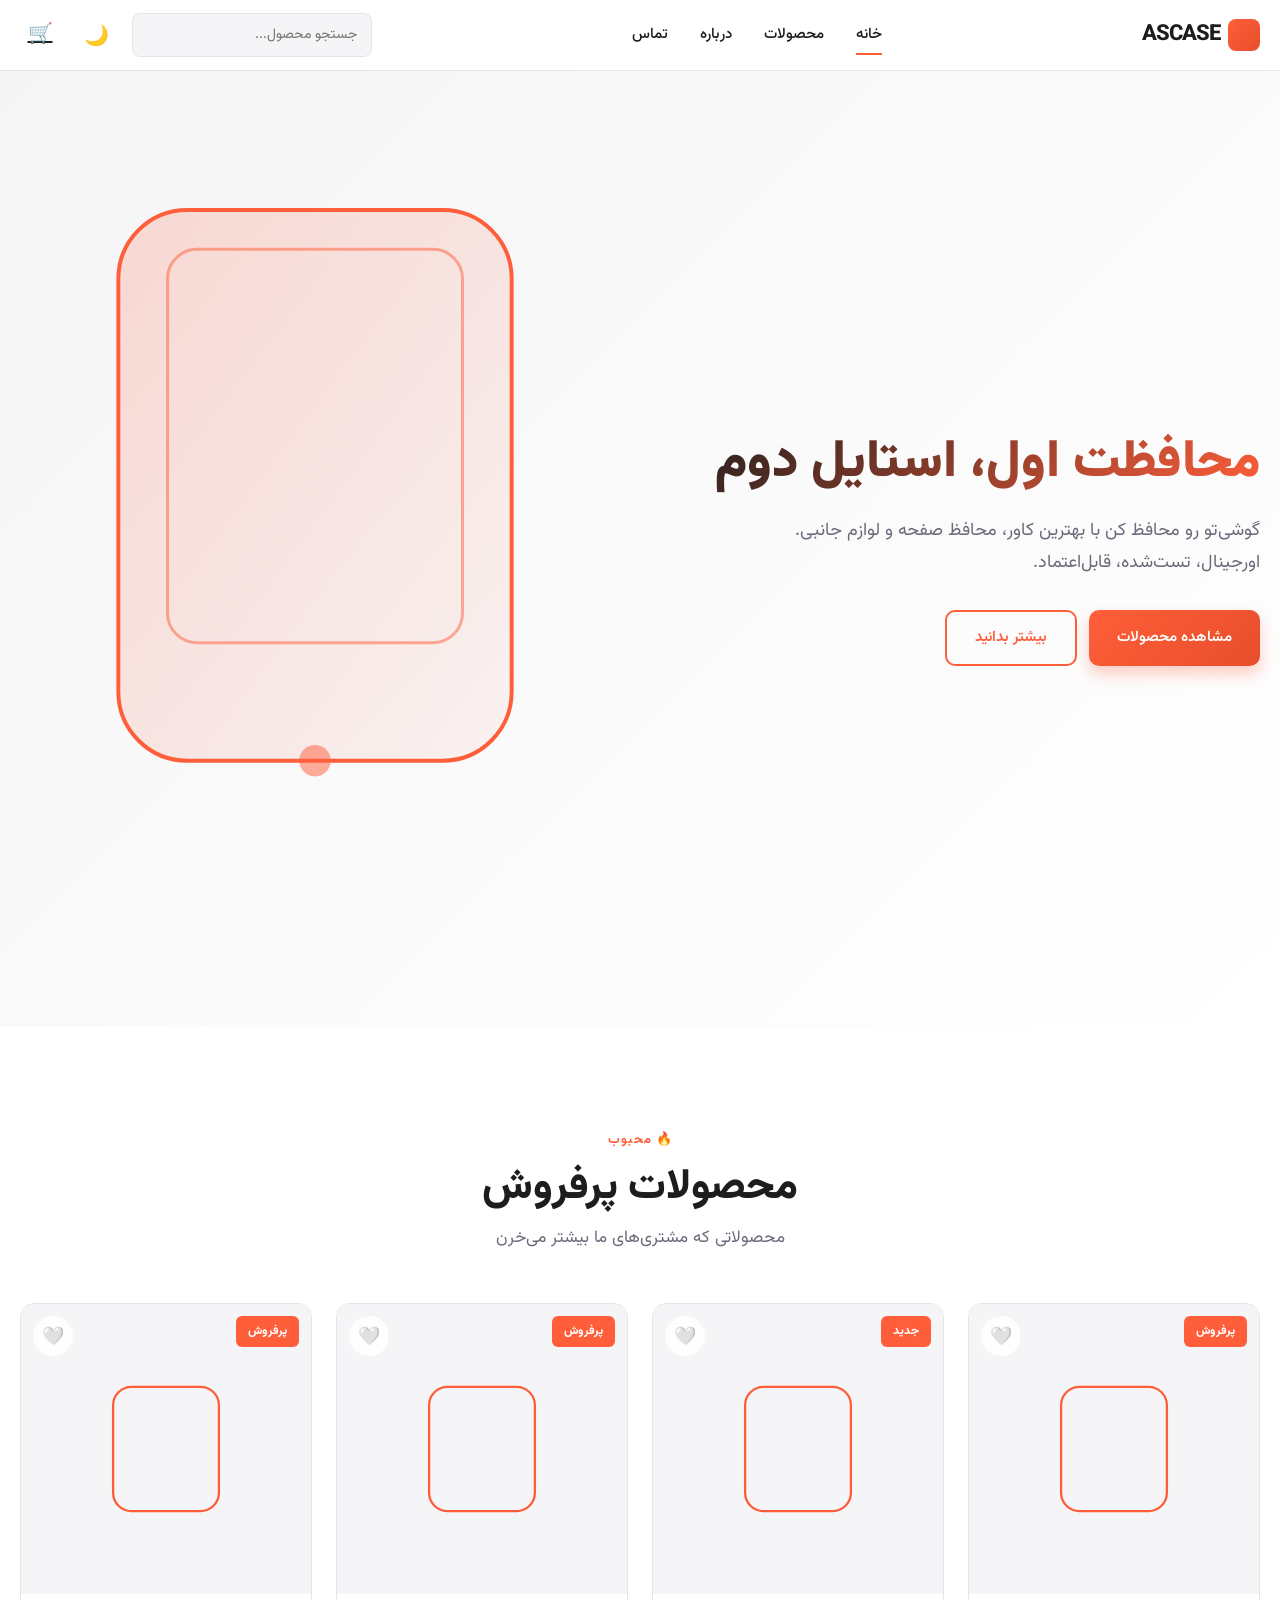
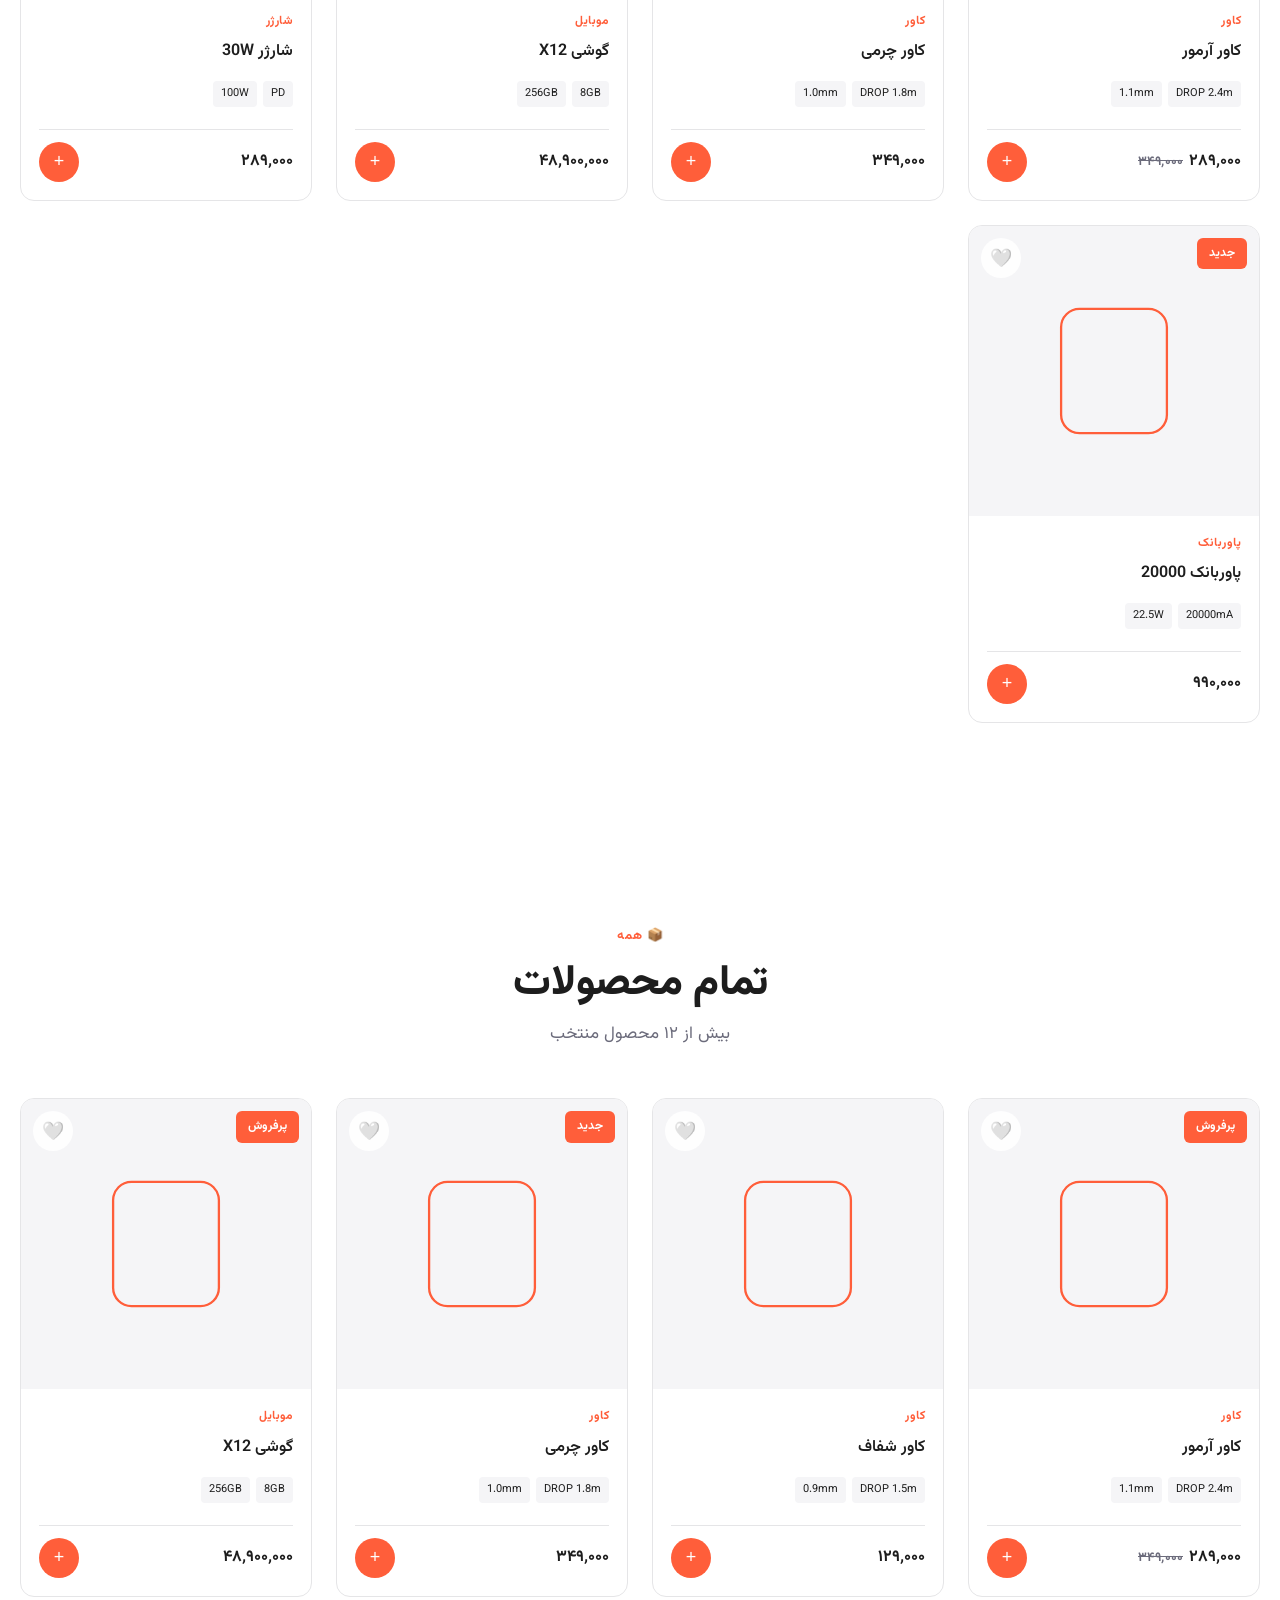
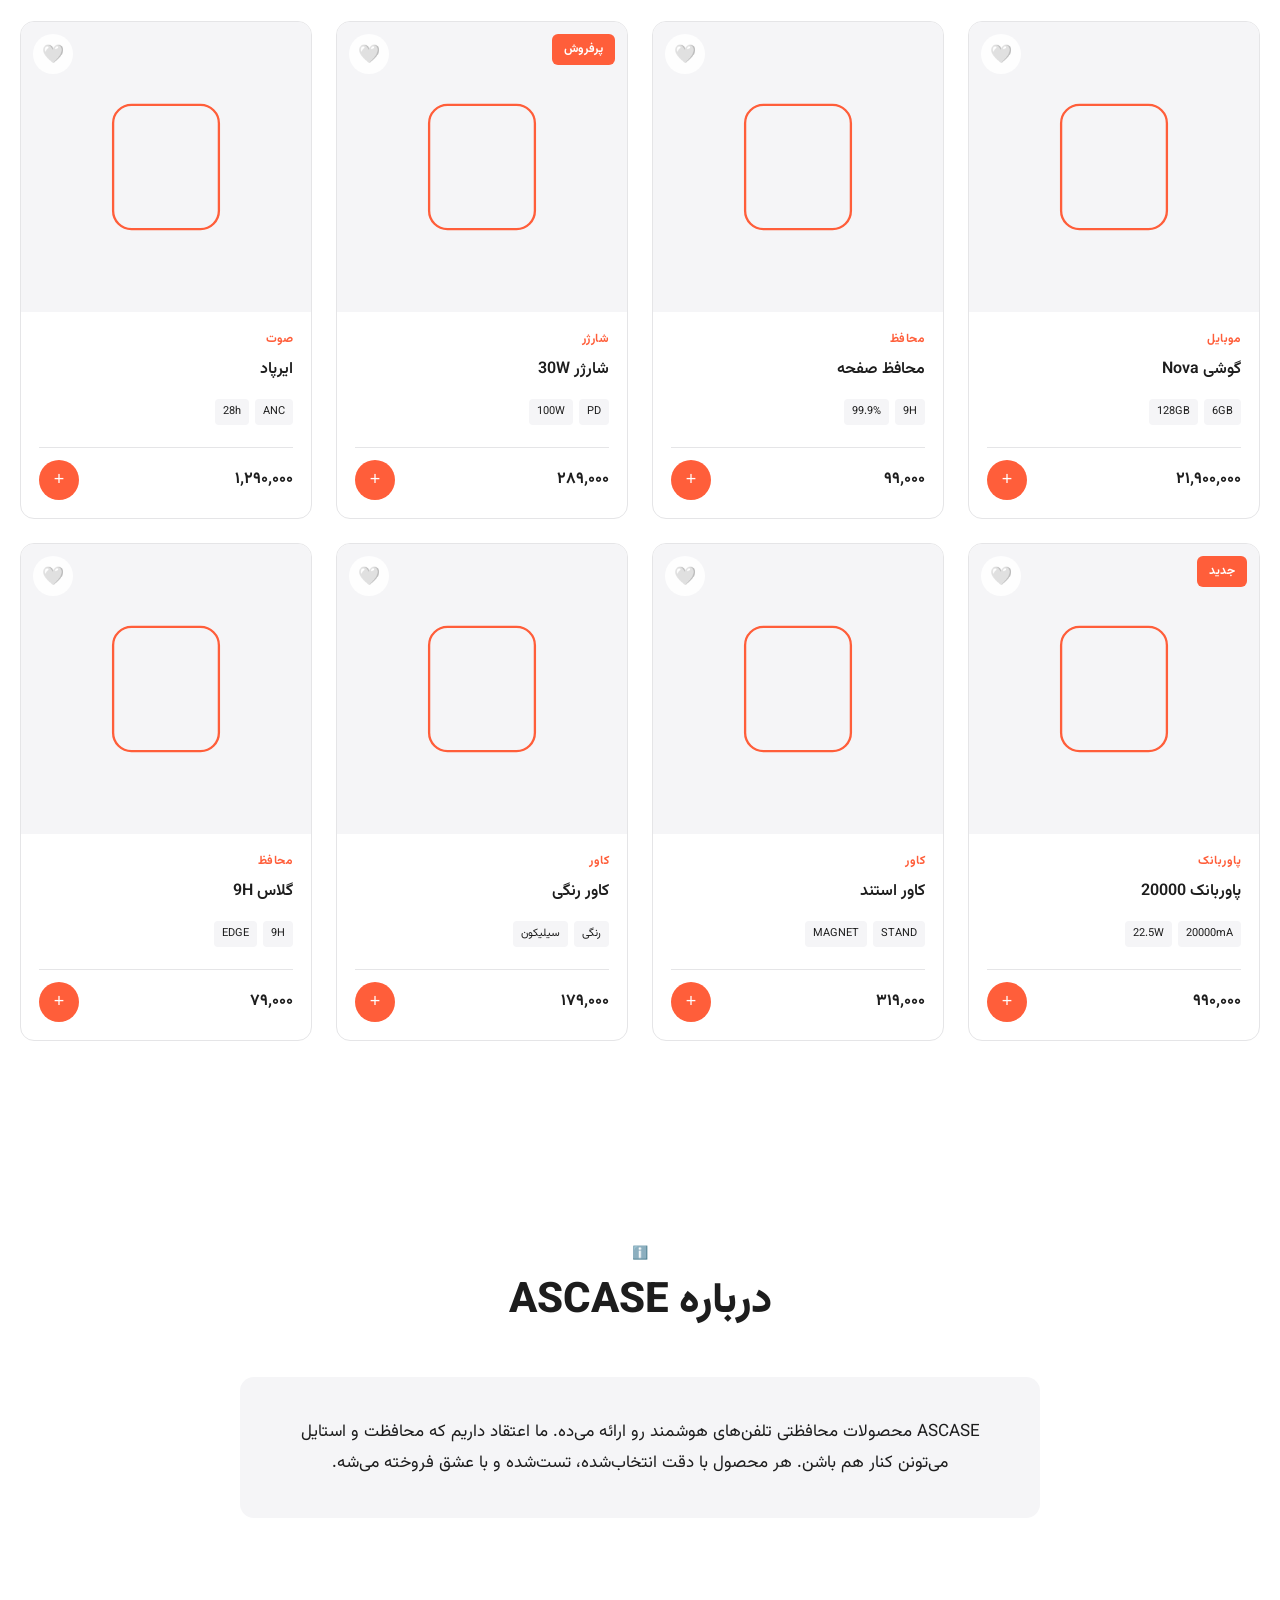
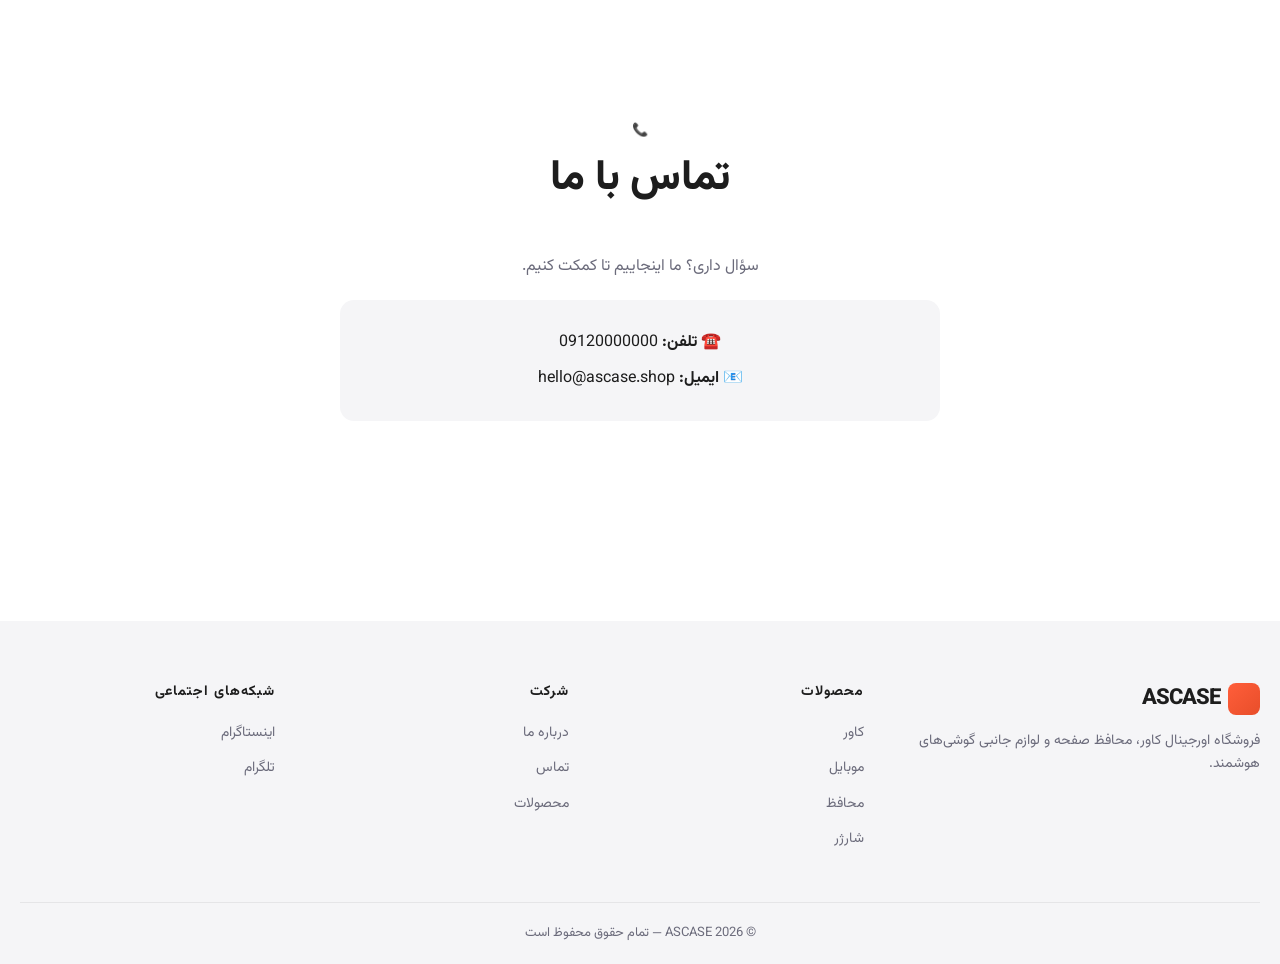
==== commit 5e5e0681: "Add files via upload" ====
--- a/index.html
+++ b/index.html
@@ -1,43 +1,38 @@
 <!DOCTYPE html>
 <html lang="fa" dir="rtl">
 <head>
-<meta charset="UTF-8">
-<meta name="viewport" content="width=device-width, initial-scale=1.0">
-<title>ASCASE V2 | کاور، لوازم جانبی و گوشی موبایل</title>
-<meta name="description" content="ASCASE — فروشگاه مدرن کاور گوشی، لوازم جانبی و موبایل با طراحی خفن و ویژگی‌های هوشمند">
-<link rel="stylesheet" href="style.css">
+  <meta charset="UTF-8">
+  <meta name="viewport" content="width=device-width, initial-scale=1.0">
+  <meta name="description" content="ASCASE - کاور، لوازم جانبی و موبایل اورجینال">
+  <title>ASCASE - فروشگاه اورجینال کاور و موبایل</title>
+  <link rel="stylesheet" href="style.css">
 </head>
 <body>
 
 <!-- HEADER -->
-<header class="site-header">
-  <div class="header-wrap">
-    <a href="index.html" class="logo">
+<header class="header">
+  <div class="header-inner">
+    <a href="/" class="logo">
       <span class="logo-mark"></span>ASCASE
     </a>
-
-    <nav class="nav-items">
-      <a href="index.html" class="active">خانه</a>
-      <a href="products.html">محصولات</a>
-      <a href="gallery.html">نمونه کار</a>
-      <a href="about.html">درباره</a>
+    
+    <nav class="nav">
+      <a href="/" class="active">خانه</a>
+      <a href="#products">محصولات</a>
+      <a href="#about">درباره</a>
+      <a href="#contact">تماس</a>
     </nav>
 
-    <div class="search-container">
-      <input type="text" class="search-input" placeholder="جستجو در محصولات...">
-      <div class="search-results"></div>
-    </div>
+    <div class="header-right">
+      <div class="search-box">
+        <input type="text" class="search-input" placeholder="جستجو محصول...">
+        <div class="search-results"></div>
+      </div>
 
-    <div class="header-actions">
-      <button class="icon-btn dark-toggle" aria-label="تغییر تم">
-        <svg width="20" height="20" viewBox="0 0 24 24" fill="none"><circle cx="12" cy="12" r="5" stroke="currentColor" stroke-width="2"/><path d="M12 1v6m0 6v6M4.22 4.22l4.24 4.24m5.08 5.08l4.24 4.24M1 12h6m6 0h6M4.22 19.78l4.24-4.24m5.08-5.08l4.24-4.24" stroke="currentColor" stroke-width="2" stroke-linecap="round"/></svg>
-      </button>
-      <a href="wishlist.html" class="icon-btn" aria-label="علاقه‌مندی‌ها">
-        <svg width="20" height="20" viewBox="0 0 24 24" fill="none"><path d="M12 21.35l-1.45-1.32C5.4 15.36 2 12.28 2 8.5 2 5.42 4.42 3 7.5 3c1.74 0 3.41.81 4.5 2.09C13.09 3.81 14.76 3 16.5 3 19.58 3 22 5.42 22 8.5c0 3.78-3.4 6.86-8.55 11.54L12 21.35z" stroke="currentColor" stroke-width="1.5"/></svg>
-      </a>
-      <a href="cart.html" class="icon-btn" aria-label="سبد خرید">
-        <svg width="20" height="20" viewBox="0 0 24 24" fill="none"><path d="M3 4h2l2.4 12.4a2 2 0 0 0 2 1.6h7.2a2 2 0 0 0 2-1.6L20 8H6" stroke="currentColor" stroke-width="1.8" stroke-linecap="round" stroke-linejoin="round"/><circle cx="9" cy="20" r="1.4" fill="currentColor"/><circle cx="17" cy="20" r="1.4" fill="currentColor"/></svg>
-        <span class="badge" style="display:none;">0</span>
+      <button class="icon-btn dark-toggle" title="تم تیره/روشن">🌙</button>
+      <a href="#cart" class="icon-btn" data-cart-btn title="سبد خرید">
+        🛒
+        <span class="badge" style="display: none;">0</span>
       </a>
     </div>
   </div>
@@ -45,133 +40,137 @@
 
 <!-- HERO -->
 <section class="hero">
-  <div class="hero-content">
-    <div>
-      <div class="eyebrow">✨ طراحی مدرن و هوشمند</div>
-      <h1>گوشی تو محافظ برتر</h1>
-      <p>
-        کاور، محافظ صفحه و لوازم جانبی‌ای که برای حفاظت واقعی طراحی شده‌اند. جستجو کن، علاقه‌مندت رو ذخیره کن، و سبدت رو پر کن.
-      </p>
+  <div class="hero-inner">
+    <div class="hero-content">
+      <h1>محافظت اول، استایل دوم</h1>
+      <p>گوشی‌تو رو محافظ کن با بهترین کاور، محافظ صفحه و لوازم جانبی. اورجینال، تست‌شده، قابل‌اعتماد.</p>
       <div class="hero-buttons">
-        <a href="products.html" class="btn btn-primary">مشاهده محصولات</a>
-        <a href="about.html" class="btn btn-secondary">بیشتر بدانید</a>
+        <a href="#products" class="btn btn-primary">مشاهده محصولات</a>
+        <a href="#about" class="btn btn-secondary">بیشتر بدانید</a>
       </div>
     </div>
-    <div style="text-align:center;">
-      <svg width="100%" viewBox="0 0 300 400" style="max-width:280px;">
+    <div class="hero-image">
+      <svg viewBox="0 0 300 400" xmlns="http://www.w3.org/2000/svg">
         <defs>
-          <linearGradient id="grad1" x1="0%" y1="0%" x2="100%" y2="100%">
-            <stop offset="0%" style="stop-color:#ff5e3a;stop-opacity:0.3" />
-            <stop offset="100%" style="stop-color:#e84e2a;stop-opacity:0.1" />
+          <linearGradient id="phoneGrad" x1="0%" y1="0%" x2="100%" y2="100%">
+            <stop offset="0%" style="stop-color:#ff5e3a;stop-opacity:0.2" />
+            <stop offset="100%" style="stop-color:#e84e2a;stop-opacity:0.05" />
           </linearGradient>
         </defs>
-        <rect x="50" y="30" width="200" height="280" rx="30" fill="url(#grad1)" stroke="#ff5e3a" stroke-width="2"/>
-        <rect x="70" y="50" width="160" height="200" rx="15" fill="none" stroke="#ff5e3a" stroke-width="1.5" opacity="0.5"/>
-        <circle cx="150" cy="320" r="12" fill="#ff5e3a" opacity="0.7"/>
+        <rect x="50" y="30" width="200" height="280" rx="35" fill="url(#phoneGrad)" stroke="#ff5e3a" stroke-width="2"/>
+        <rect x="75" y="50" width="150" height="200" rx="15" fill="none" stroke="#ff5e3a" stroke-width="1.5" opacity="0.5"/>
+        <circle cx="150" cy="310" r="8" fill="#ff5e3a" opacity="0.5"/>
       </svg>
     </div>
   </div>
 </section>
 
 <!-- FEATURED PRODUCTS -->
-<section class="section">
+<section class="section" id="products">
   <div class="section-head">
-    <div class="eyebrow">🎯 برگزیده</div>
+    <span class="tag">🔥 محبوب</span>
     <h2>محصولات پرفروش</h2>
-    <p>محصولاتی که مشتری‌های ما بیشتر دوست دارن — تست‌شده، مورد تأیید</p>
+    <p>محصولاتی که مشتری‌های ما بیشتر می‌خرن</p>
   </div>
   <div class="grid grid-4" id="featured"></div>
-</section>
-
-<!-- CATEGORIES -->
-<section class="section" style="background: linear-gradient(135deg, rgba(255,94,58,.05) 0%, rgba(255,94,58,.02) 100%);">
-  <div class="section-head">
-    <div class="eyebrow">📂 دسته‌بندی‌ها</div>
-    <h2>کدام چیز می‌خوای؟</h2>
-  </div>
-  <div class="grid grid-3" id="categories"></div>
 </section>
 
 <!-- ALL PRODUCTS -->
 <section class="section">
   <div class="section-head">
-    <div class="eyebrow">📦 تمام محصولات</div>
-    <h2>بیش از ۲۰ محصول منتخب</h2>
+    <span class="tag">📦 همه</span>
+    <h2>تمام محصولات</h2>
+    <p>بیش از ۱۲ محصول منتخب</p>
   </div>
-  <div class="grid grid-4" id="allproducts"></div>
+  <div class="grid" id="all-products"></div>
+</section>
+
+<!-- ABOUT -->
+<section class="section" id="about">
+  <div class="section-head">
+    <span class="tag">ℹ️</span>
+    <h2>درباره ASCASE</h2>
+  </div>
+  <div style="background: var(--bg-secondary); padding: 40px; border-radius: 14px; max-width: 800px; margin: 0 auto; text-align: center;">
+    <p style="font-size: 17px; line-height: 1.8; color: var(--text); margin: 0;">
+      ASCASE محصولات محافظتی تلفن‌های هوشمند رو ارائه می‌ده. ما اعتقاد داریم که محافظت و استایل می‌تونن کنار هم باشن.
+      هر محصول با دقت انتخاب‌شده، تست‌شده و با عشق فروخته می‌شه.
+    </p>
+  </div>
+</section>
+
+<!-- CONTACT -->
+<section class="section" id="contact">
+  <div class="section-head">
+    <span class="tag">📞</span>
+    <h2>تماس با ما</h2>
+  </div>
+  <div style="max-width: 600px; margin: 0 auto; text-align: center;">
+    <p style="font-size: 16px; color: var(--text-light); margin: 0 0 20px 0;">
+      سؤال داری؟ ما اینجاییم تا کمکت کنیم.
+    </p>
+    <div style="background: var(--bg-secondary); padding: 30px; border-radius: 14px;">
+      <p style="margin: 0 0 10px 0;"><strong>☎️ تلفن:</strong> 09120000000</p>
+      <p style="margin: 0;"><strong>📧 ایمیل:</strong> hello@ascase.shop</p>
+    </div>
+  </div>
 </section>
 
 <!-- FOOTER -->
-<footer class="site-footer">
-  <div class="footer-grid">
-    <div>
-      <div class="logo" style="margin-bottom:16px;"><span class="logo-mark"></span>ASCASE</div>
-      <p style="color:var(--text-secondary);max-width:280px;font-size:.9rem;">
-        کاور، لوازم جانبی و موبایل — انتخاب‌شده با دقت، طراحی‌شده برای دوام.
-      </p>
+<footer class="footer">
+  <div class="footer-inner">
+    <div class="footer-grid">
+      <div class="footer-col">
+        <div class="logo" style="margin-bottom: 14px;">
+          <span class="logo-mark"></span>ASCASE
+        </div>
+        <p style="color: var(--text-light); font-size: 14px; line-height: 1.6;">
+          فروشگاه اورجینال کاور، محافظ صفحه و لوازم جانبی گوشی‌های هوشمند.
+        </p>
+      </div>
+      <div class="footer-col">
+        <h4>محصولات</h4>
+        <ul>
+          <li><a href="#products">کاور</a></li>
+          <li><a href="#products">موبایل</a></li>
+          <li><a href="#products">محافظ</a></li>
+          <li><a href="#products">شارژر</a></li>
+        </ul>
+      </div>
+      <div class="footer-col">
+        <h4>شرکت</h4>
+        <ul>
+          <li><a href="#about">درباره ما</a></li>
+          <li><a href="#contact">تماس</a></li>
+          <li><a href="#products">محصولات</a></li>
+        </ul>
+      </div>
+      <div class="footer-col">
+        <h4>شبکه‌های اجتماعی</h4>
+        <ul>
+          <li><a href="https://instagram.com/ascase" target="_blank">اینستاگرام</a></li>
+          <li><a href="https://t.me/ascase" target="_blank">تلگرام</a></li>
+        </ul>
+      </div>
     </div>
-    <div>
-      <h4>محصولات</h4>
-      <ul>
-        <li><a href="products.html?cat=cases">کاور گوشی</a></li>
-        <li><a href="products.html?cat=phones">موبایل</a></li>
-        <li><a href="products.html?cat=screen">محافظ صفحه</a></li>
-      </ul>
+    <div class="footer-bottom">
+      © 2026 ASCASE — تمام حقوق محفوظ است
     </div>
-    <div>
-      <h4>شرکت</h4>
-      <ul>
-        <li><a href="about.html">درباره ما</a></li>
-        <li><a href="gallery.html">نمونه کار</a></li>
-        <li><a href="contact.html">تماس</a></li>
-      </ul>
-    </div>
-    <div>
-      <h4>تماس</h4>
-      <ul style="direction:ltr;text-align:right;">
-        <li><a href="tel:+989120000000">+98 912 000 0000</a></li>
-        <li><a href="mailto:hello@ascase.shop">hello@ascase.shop</a></li>
-      </ul>
-    </div>
-  </div>
-  <div class="footer-bottom">
-    <span>© 2026 ASCASE — ALL RIGHTS RESERVED</span>
-    <span>V2 • MODERN DESIGN • ADVANCED FEATURES</span>
   </div>
 </footer>
 
-<script src="products-data.js"></script>
 <script src="app.js"></script>
 <script>
-// Render featured products
-const featured = PRODUCTS.filter(p => p.badge).slice(0, 8);
-renderProducts(featured.length ? featured : PRODUCTS.slice(0, 8), '#featured');
+// Render Products
+const FEATURED = PRODUCTS_DATA.filter(p => p.badge).slice(0, 8);
+document.getElementById('featured').innerHTML = FEATURED.map(renderProductCard).join('');
 
-// Render categories
-document.getElementById('categories').innerHTML = CATEGORIES.map(c => `
-  <a href="products.html?cat=${c.key}" class="reveal" style="
-    background: linear-gradient(135deg, var(--bg-secondary) 0%, var(--bg-tertiary) 100%);
-    border: 1px solid var(--border);
-    border-radius: 20px;
-    padding: 32px 24px;
-    text-decoration: none;
-    color: var(--text-primary);
-    transition: all .3s var(--ease);
-    display: flex;
-    flex-direction: column;
-    gap: 14px;
-  " onmouseover="this.style.transform='translateY(-6px)'; this.style.borderColor='var(--accent)'" onmouseout="this.style.transform='translateY(0)'; this.style.borderColor='var(--border)'">
-    <div style="width:40px;height:40px;opacity:.8;">${svgIcon(c.icon, '#ff5e3a')}</div>
-    <div>
-      <h3 style="margin:0;font-size:1.05rem;">${c.title}</h3>
-      <p style="margin:6px 0 0;font-size:.85rem;color:var(--text-secondary);">${c.desc}</p>
-    </div>
-    <span class="eyebrow" style="margin-top:auto;justify-content:flex-start;margin-bottom:0;">${PRODUCTS.filter(p=>p.cat===c.key).length} مورد</span>
-  </a>
-`).join('');
+// Render All
+document.getElementById('all-products').innerHTML = PRODUCTS_DATA.map(renderProductCard).join('');
 
-// Render all products
-renderProducts(PRODUCTS.slice(0, 12), '#allproducts');
+// Update wishlist UI
+PRODUCTS_DATA.forEach(p => updateWishlistUI(p.id));
 </script>
+
 </body>
 </html>
--- a/style.css
+++ b/style.css
@@ -1,719 +1,603 @@
-/* ============================================================
-   ASCASE V2 — Modern, Advanced Design
-   Glassmorphism, Dark Mode, Advanced Animations, Live Search
-   ============================================================ */
-
+/* ASCASE PRO - Production Ready */
 @import url('https://fonts.googleapis.com/css2?family=Vazirmatn:wght@300;400;500;600;700;800;900&display=swap');
-@import url('https://fonts.googleapis.com/css2?family=JetBrains+Mono:wght@400;500;600&display=swap');
-
-:root{
-  /* Light Mode */
-  --bg-primary: #ffffff;
-  --bg-secondary: #f8f7f5;
-  --bg-tertiary: #efefef;
-  --text-primary: #0f0e0c;
-  --text-secondary: #6b6966;
-  --accent: #ff5e3a;
-  --accent-dim: #e84e2a;
-  --border: rgba(15,14,12,.08);
-  --shadow-sm: 0 2px 8px rgba(15,14,12,.08);
-  --shadow-md: 0 8px 24px rgba(15,14,12,.12);
-  --shadow-lg: 0 16px 48px rgba(15,14,12,.16);
-  --glass-bg: rgba(255,255,255,.7);
-  --glass-border: rgba(255,255,255,.2);
-  
-  /* Dark Mode */
-  --dark-bg-primary: #0f0f0f;
-  --dark-bg-secondary: #1a1a1a;
-  --dark-bg-tertiary: #252525;
-  --dark-text-primary: #f5f5f5;
-  --dark-text-secondary: #b0b0b0;
-  --dark-border: rgba(255,255,255,.08);
-  --dark-shadow: 0 8px 24px rgba(0,0,0,.4);
-  --dark-glass-bg: rgba(20,20,20,.6);
-  --dark-glass-border: rgba(255,255,255,.1);
-
-  --font-fa: 'Vazirmatn', Tahoma, sans-serif;
-  --font-mono: 'JetBrains Mono', monospace;
-  --ease: cubic-bezier(.22,.8,.3,1);
-  --ease-bounce: cubic-bezier(.68, -0.55, 0.265, 1.55);
-}
-
-/* Dark mode toggle */
-html.dark-mode{
-  --bg-primary: var(--dark-bg-primary);
-  --bg-secondary: var(--dark-bg-secondary);
-  --bg-tertiary: var(--dark-bg-tertiary);
-  --text-primary: var(--dark-text-primary);
-  --text-secondary: var(--dark-text-secondary);
-  --border: var(--dark-border);
-  --shadow-sm: 0 2px 8px rgba(0,0,0,.3);
-  --shadow-md: 0 8px 24px rgba(0,0,0,.4);
-  --shadow-lg: 0 16px 48px rgba(0,0,0,.5);
-  --glass-bg: var(--dark-glass-bg);
-  --glass-border: var(--dark-glass-border);
-}
-
-*{ box-sizing: border-box; }
-html{ scroll-behavior: smooth; }
-body{
-  margin:0;
-  background: var(--bg-primary);
-  color: var(--text-primary);
-  font-family: var(--font-fa);
+
+:root {
+  --primary: #ff5e3a;
+  --primary-dark: #e84e2a;
+  --bg: #ffffff;
+  --bg-secondary: #f5f5f7;
+  --text: #1d1d1d;
+  --text-light: #6b6b7b;
+  --border: #e5e5e7;
+  --shadow: 0 10px 30px rgba(0,0,0,.1);
+  --shadow-sm: 0 2px 8px rgba(0,0,0,.06);
+  --ease: cubic-bezier(.4,.0,.2,1);
+}
+
+html.dark {
+  --bg: #0a0a0a;
+  --bg-secondary: #1a1a1a;
+  --text: #f5f5f7;
+  --text-light: #a1a1a6;
+  --border: #424245;
+  --shadow: 0 10px 30px rgba(0,0,0,.5);
+}
+
+* { box-sizing: border-box; }
+html { scroll-behavior: smooth; }
+body {
+  margin: 0;
+  padding: 0;
+  background: var(--bg);
+  color: var(--text);
+  font-family: 'Vazirmatn', sans-serif;
   font-size: 16px;
   line-height: 1.6;
-  transition: background .3s var(--ease), color .3s var(--ease);
+  transition: background .3s, color .3s;
   -webkit-font-smoothing: antialiased;
 }
-img{ max-width:100%; display:block; }
-a{ color:inherit; text-decoration:none; }
-ul{ margin:0; padding:0; list-style:none; }
-button{ font-family:inherit; cursor:pointer; border:none; background:none; }
-input, textarea, select{ font-family:inherit; font-size:1rem; }
-
-::selection{ background: var(--accent); color:#fff; }
-
-/* ===================== Header ===================== */
-.site-header{
-  background: var(--glass-bg);
-  backdrop-filter: blur(20px);
+
+/* ============ HEADER ============ */
+.header {
+  position: sticky;
+  top: 0;
+  z-index: 100;
+  background: var(--bg);
   border-bottom: 1px solid var(--border);
-  position: sticky;
-  top:0;
-  z-index: 50;
   transition: all .3s var(--ease);
 }
-.site-header.scrolled{
-  background: var(--glass-bg);
-  box-shadow: var(--shadow-md);
-}
-.header-wrap{
-  max-width: 1280px;
+
+.header.scrolled {
+  box-shadow: var(--shadow-sm);
+}
+
+.header-inner {
+  max-width: 1400px;
   margin: 0 auto;
-  padding: 0 24px;
-  height: 72px;
-  display:flex;
-  align-items:center;
-  justify-content:space-between;
-}
-.logo{
-  font-weight: 900;
-  font-size: 1.4rem;
-  letter-spacing: -.02em;
-  display:flex;
-  align-items:center;
-  gap:10px;
-  transition: transform .2s var(--ease);
-}
-.logo:hover{ transform: scale(1.05); }
-.logo-mark{
-  width:36px;
-  height:36px;
-  border: 2.5px solid var(--accent);
+  padding: 0 20px;
+  height: 70px;
+  display: flex;
+  align-items: center;
+  justify-content: space-between;
+}
+
+.logo {
+  font-size: 22px;
+  font-weight: 800;
+  color: var(--text);
+  text-decoration: none;
+  letter-spacing: -1px;
+  display: flex;
+  align-items: center;
+  gap: 8px;
+}
+
+.logo-mark {
+  width: 32px;
+  height: 32px;
+  background: linear-gradient(135deg, var(--primary) 0%, var(--primary-dark) 100%);
   border-radius: 8px;
-  position:relative;
-  background: linear-gradient(135deg, var(--accent), rgba(255,94,58,.7));
-}
-.logo-mark::before{
-  content:"";
-  position:absolute;
-  inset: 8px;
-  border: 2px solid #fff;
-  border-radius: 4px;
-}
-
-.nav-items{
-  display:flex;
-  gap:32px;
-  align-items:center;
-}
-.nav-items a{
-  font-size: .95rem;
+}
+
+.nav {
+  display: flex;
+  gap: 32px;
+  align-items: center;
+}
+
+.nav a {
+  color: var(--text);
+  text-decoration: none;
   font-weight: 500;
-  color: var(--text-secondary);
-  position:relative;
-  transition: color .2s var(--ease);
-  padding: 8px 0;
-}
-.nav-items a:hover, .nav-items a.active{
-  color: var(--accent);
-}
-.nav-items a.active::after{
-  content:"";
-  position:absolute;
-  bottom:0;
-  left:0;
-  right:0;
-  height:2px;
-  background: var(--accent);
-  animation: slideIn .3s var(--ease);
-}
-
-@keyframes slideIn{
-  from{ width:0; left:50%; }
-  to{ width:100%; left:0; }
-}
-
-.header-actions{
-  display:flex;
-  align-items:center;
-  gap:16px;
-}
-
-.icon-btn{
-  width:44px;
-  height:44px;
-  border-radius: 50%;
+  font-size: 15px;
+  transition: color .2s;
+  position: relative;
+}
+
+.nav a:hover {
+  color: var(--primary);
+}
+
+.nav a.active::after {
+  content: '';
+  position: absolute;
+  bottom: -8px;
+  left: 0;
+  right: 0;
+  height: 2px;
+  background: var(--primary);
+}
+
+.header-right {
+  display: flex;
+  align-items: center;
+  gap: 16px;
+}
+
+.search-box {
+  position: relative;
+  width: 240px;
+}
+
+.search-box input {
+  width: 100%;
+  padding: 10px 14px;
   border: 1px solid var(--border);
-  background: transparent;
-  color: var(--text-primary);
-  display:flex;
-  align-items:center;
-  justify-content:center;
-  position:relative;
-  transition: all .2s var(--ease);
-  cursor: pointer;
-}
-.icon-btn:hover{
-  background: var(--glass-bg);
-  border-color: var(--accent);
-  color: var(--accent);
-  transform: scale(1.1);
-}
-.badge{
-  position:absolute;
-  top:-6px;
-  left:-6px;
-  background: var(--accent);
-  color:#fff;
-  font-family: var(--font-mono);
-  font-size:.65rem;
-  font-weight: 700;
-  min-width:20px;
-  height:20px;
-  border-radius:50%;
-  display:flex;
-  align-items:center;
-  justify-content:center;
-}
-
-.dark-toggle{
-  width:44px;
-  height:44px;
-  border-radius: 50%;
+  border-radius: 8px;
+  background: var(--bg-secondary);
+  color: var(--text);
+  font-family: inherit;
+  font-size: 14px;
+  transition: all .2s;
+}
+
+.search-box input:focus {
+  outline: none;
+  border-color: var(--primary);
+  background: var(--bg);
+}
+
+.search-results {
+  position: absolute;
+  top: 100%;
+  left: 0;
+  right: 0;
+  background: var(--bg);
   border: 1px solid var(--border);
-  display:flex;
-  align-items:center;
-  justify-content:center;
-  cursor: pointer;
-  transition: all .2s var(--ease);
-  background: transparent;
-}
-.dark-toggle:hover{
-  border-color: var(--accent);
-  background: var(--glass-bg);
-}
-
-/* ===================== Search Bar ===================== */
-.search-container{
-  position:relative;
-  flex: 1;
-  max-width: 280px;
-}
-.search-input{
-  width:100%;
-  padding: 12px 16px;
-  border-radius: 12px;
-  border: 1px solid var(--border);
-  background: var(--glass-bg);
-  color: var(--text-primary);
-  font-size: .9rem;
-  backdrop-filter: blur(10px);
-  transition: all .2s var(--ease);
-}
-.search-input:focus{
-  outline:none;
-  border-color: var(--accent);
-  box-shadow: 0 0 0 3px rgba(255,94,58,.1);
-}
-.search-results{
-  position:absolute;
-  top:100%;
-  left:0;
-  right:0;
-  background: var(--bg-primary);
-  border: 1px solid var(--border);
-  border-top:none;
-  border-radius: 0 0 12px 12px;
+  border-top: none;
+  border-radius: 0 0 8px 8px;
   max-height: 400px;
   overflow-y: auto;
-  z-index: 100;
-  box-shadow: var(--shadow-lg);
-  display:none;
-}
-.search-results.open{
-  display:block;
-  animation: slideDown .2s var(--ease);
-}
-.search-item{
-  padding: 12px 16px;
+  margin-top: -1px;
+  display: none;
+  z-index: 1000;
+  box-shadow: var(--shadow-sm);
+}
+
+.search-results.active { display: block; }
+
+.search-item {
+  padding: 12px 14px;
   border-bottom: 1px solid var(--border);
   cursor: pointer;
   transition: background .2s;
-}
-.search-item:hover{
+  text-decoration: none;
+  color: var(--text);
+  display: block;
+}
+
+.search-item:hover {
   background: var(--bg-secondary);
 }
 
-@keyframes slideDown{
-  from{ opacity:0; transform: translateY(-8px); }
-  to{ opacity:1; transform: translateY(0); }
-}
-
-/* ===================== Hero Section ===================== */
-.hero{
-  background: linear-gradient(135deg, var(--bg-secondary) 0%, var(--bg-tertiary) 100%);
-  position:relative;
-  overflow:hidden;
-  padding: 100px 0;
-  min-height: 100vh;
-  display:flex;
-  align-items:center;
-}
-.hero::before{
-  content:"";
-  position:absolute;
-  inset:0;
-  background: radial-gradient(circle at 20% 50%, rgba(255,94,58,.15) 0%, transparent 50%),
-              radial-gradient(circle at 80% 80%, rgba(255,94,58,.1) 0%, transparent 50%);
-  pointer-events:none;
-}
-.hero-content{
-  max-width: 1280px;
+.icon-btn {
+  width: 40px;
+  height: 40px;
+  border: none;
+  background: transparent;
+  cursor: pointer;
+  display: flex;
+  align-items: center;
+  justify-content: center;
+  position: relative;
+  border-radius: 8px;
+  transition: background .2s;
+  color: var(--text);
+  font-size: 20px;
+}
+
+.icon-btn:hover {
+  background: var(--bg-secondary);
+}
+
+.icon-btn .badge {
+  position: absolute;
+  top: -4px;
+  left: -4px;
+  background: var(--primary);
+  color: #fff;
+  width: 20px;
+  height: 20px;
+  border-radius: 50%;
+  display: flex;
+  align-items: center;
+  justify-content: center;
+  font-size: 12px;
+  font-weight: 700;
+}
+
+/* ============ HERO ============ */
+.hero {
+  background: linear-gradient(135deg, var(--bg-secondary) 0%, var(--bg) 100%);
+  padding: 80px 20px;
+  min-height: 600px;
+  display: flex;
+  align-items: center;
+}
+
+.hero-inner {
+  max-width: 1400px;
   margin: 0 auto;
-  padding: 0 24px;
-  position:relative;
-  z-index: 1;
-  display:grid;
-  grid-template-columns: 1.2fr 1fr;
-  gap:60px;
-  align-items:center;
-}
-.hero h1{
-  font-size: clamp(2.2rem, 5vw, 3.8rem);
+  width: 100%;
+  display: grid;
+  grid-template-columns: 1fr 1fr;
+  gap: 60px;
+  align-items: center;
+}
+
+.hero-content h1 {
+  font-size: 52px;
+  margin: 0 0 20px 0;
   line-height: 1.2;
   font-weight: 900;
-  margin:0;
-  margin-bottom: 18px;
-  background: linear-gradient(135deg, var(--text-primary) 0%, var(--accent) 100%);
+  background: linear-gradient(135deg, var(--text), var(--primary));
   -webkit-background-clip: text;
   -webkit-text-fill-color: transparent;
   background-clip: text;
-  animation: fadeInUp .8s var(--ease) .1s backwards;
-}
-.hero p{
-  font-size: 1.1rem;
-  color: var(--text-secondary);
-  max-width: 520px;
-  margin: 0 0 28px 0;
-  animation: fadeInUp .8s var(--ease) .2s backwards;
+}
+
+.hero-content p {
+  font-size: 18px;
+  color: var(--text-light);
+  margin: 0 0 30px 0;
   line-height: 1.8;
-}
-.hero-buttons{
-  display:flex;
-  gap:16px;
-  margin-bottom: 40px;
-  flex-wrap:wrap;
-  animation: fadeInUp .8s var(--ease) .3s backwards;
-}
-
-@keyframes fadeInUp{
-  from{ opacity:0; transform: translateY(24px); }
-  to{ opacity:1; transform: translateY(0); }
-}
-
-/* ===================== Buttons ===================== */
-.btn{
-  display:inline-flex;
-  align-items:center;
-  justify-content:center;
-  gap:10px;
+  max-width: 500px;
+}
+
+.hero-buttons {
+  display: flex;
+  gap: 12px;
+  flex-wrap: wrap;
+}
+
+.btn {
   padding: 14px 28px;
-  border-radius: 12px;
-  font-weight: 700;
-  font-size: .95rem;
-  border: 1px solid transparent;
+  border: none;
+  border-radius: 10px;
+  font-weight: 600;
+  font-size: 15px;
+  cursor: pointer;
   transition: all .3s var(--ease);
-  white-space:nowrap;
-  cursor: pointer;
-  position:relative;
-  overflow:hidden;
-}
-.btn::before{
-  content:"";
-  position:absolute;
-  inset:0;
-  background: linear-gradient(45deg, transparent 30%, rgba(255,255,255,.2) 50%, transparent 70%);
-  transform: translateX(-100%);
-  transition: transform .5s;
-}
-.btn:hover::before{
-  transform: translateX(100%);
-}
-
-.btn-primary{
-  background: linear-gradient(135deg, var(--accent) 0%, var(--accent-dim) 100%);
-  color:#fff;
+  text-decoration: none;
+  display: inline-flex;
+  align-items: center;
+  justify-content: center;
+  gap: 8px;
+  font-family: inherit;
+}
+
+.btn-primary {
+  background: linear-gradient(135deg, var(--primary) 0%, var(--primary-dark) 100%);
+  color: #fff;
   box-shadow: 0 8px 16px rgba(255,94,58,.3);
 }
-.btn-primary:hover{
+
+.btn-primary:hover {
   transform: translateY(-2px);
   box-shadow: 0 12px 24px rgba(255,94,58,.4);
 }
 
-.btn-secondary{
-  border: 2px solid var(--accent);
-  color: var(--accent);
+.btn-secondary {
   background: transparent;
-}
-.btn-secondary:hover{
+  color: var(--primary);
+  border: 2px solid var(--primary);
+}
+
+.btn-secondary:hover {
   background: rgba(255,94,58,.1);
-  transform: translateY(-2px);
-}
-
-.btn-outline{
-  border: 1.5px solid var(--border);
-  color: var(--text-primary);
-}
-.btn-outline:hover{
-  border-color: var(--accent);
-  background: rgba(255,94,58,.05);
-}
-
-.btn:disabled{
-  opacity: .5;
-  cursor: not-allowed;
-  transform: none;
-}
-
-/* ===================== Grid & Sections ===================== */
-.section{
-  max-width: 1280px;
+}
+
+.hero-image {
+  text-align: center;
+}
+
+.hero-image svg {
+  max-width: 100%;
+  height: auto;
+}
+
+/* ============ SECTION ============ */
+.section {
+  max-width: 1400px;
   margin: 0 auto;
-  padding: 80px 24px;
-}
-.section-head{
-  margin-bottom: 56px;
-  animation: fadeInUp .8s var(--ease);
-}
-.eyebrow{
-  font-family: var(--font-mono);
-  font-size: .75rem;
-  letter-spacing: .15em;
+  padding: 100px 20px;
+}
+
+.section-head {
+  margin-bottom: 50px;
+  text-align: center;
+}
+
+.section-head .tag {
+  display: inline-block;
+  color: var(--primary);
+  font-size: 13px;
+  font-weight: 700;
+  letter-spacing: 1px;
   text-transform: uppercase;
-  color: var(--accent);
+  margin-bottom: 12px;
+}
+
+.section-head h2 {
+  font-size: 42px;
+  margin: 0;
+  line-height: 1.2;
+  font-weight: 800;
+}
+
+.section-head p {
+  color: var(--text-light);
+  font-size: 17px;
+  margin-top: 12px;
+  max-width: 600px;
+  margin-left: auto;
+  margin-right: auto;
+}
+
+/* ============ GRID ============ */
+.grid {
+  display: grid;
+  gap: 24px;
+  grid-template-columns: repeat(auto-fill, minmax(280px, 1fr));
+}
+
+.grid-4 {
+  grid-template-columns: repeat(auto-fill, minmax(260px, 1fr));
+}
+
+/* ============ PRODUCT CARD ============ */
+.product {
+  background: var(--bg);
+  border: 1px solid var(--border);
+  border-radius: 14px;
+  overflow: hidden;
+  transition: all .3s var(--ease);
+  display: flex;
+  flex-direction: column;
+}
+
+.product:hover {
+  transform: translateY(-8px);
+  border-color: var(--primary);
+  box-shadow: var(--shadow);
+}
+
+.product-image {
+  aspect-ratio: 1;
+  background: var(--bg-secondary);
+  display: flex;
+  align-items: center;
+  justify-content: center;
+  padding: 30px;
+  position: relative;
+}
+
+.product-image svg {
+  width: 60%;
+  transition: transform .4s var(--ease);
+}
+
+.product:hover .product-image svg {
+  transform: scale(1.1);
+}
+
+.product-badge {
+  position: absolute;
+  top: 12px;
+  right: 12px;
+  background: var(--primary);
+  color: #fff;
+  padding: 6px 12px;
+  border-radius: 6px;
+  font-size: 12px;
   font-weight: 700;
-  display:flex;
-  align-items:center;
-  gap:8px;
-  margin-bottom: 12px;
-}
-.section-head h2{
-  font-size: clamp(1.6rem, 3vw, 2.4rem);
-  margin:0;
-  line-height: 1.2;
-}
-.section-head p{
-  color: var(--text-secondary);
-  max-width: 520px;
-  margin-top: 12px;
-  font-size: 1.05rem;
-}
-
-.grid{
-  display:grid;
-  gap:24px;
-}
-.grid-3{ grid-template-columns: repeat(auto-fit, minmax(300px, 1fr)); }
-.grid-4{ grid-template-columns: repeat(auto-fit, minmax(260px, 1fr)); }
-
-/* ===================== Product Cards (Glassmorphism) ===================== */
-.product-card{
-  background: var(--glass-bg);
-  backdrop-filter: blur(10px);
-  border: 1px solid var(--glass-border);
-  border-radius: 20px;
-  overflow:hidden;
-  display:flex;
-  flex-direction:column;
-  transition: all .3s var(--ease);
-  position:relative;
-  group/card;
-}
-.product-card:hover{
-  transform: translateY(-8px);
-  border-color: var(--accent);
-  box-shadow: 0 20px 40px rgba(255,94,58,.15);
-}
-
-.product-media{
-  aspect-ratio: 1/1;
-  background: linear-gradient(135deg, var(--bg-secondary) 0%, var(--bg-tertiary) 100%);
-  position:relative;
-  display:flex;
-  align-items:center;
-  justify-content:center;
-  padding: 20px;
-  overflow:hidden;
-}
-.product-media svg{
-  width:65%;
-  transition: transform .4s var(--ease);
-}
-.product-card:hover .product-media svg{
-  transform: scale(1.12) rotate(-3deg);
-}
-
-.product-badge{
-  position:absolute;
-  top:14px;
-  right:14px;
-  background: linear-gradient(135deg, var(--accent) 0%, var(--accent-dim) 100%);
-  color:#fff;
-  padding:6px 12px;
-  border-radius:8px;
-  font-size:.7rem;
+}
+
+.product-like {
+  position: absolute;
+  top: 12px;
+  left: 12px;
+  width: 40px;
+  height: 40px;
+  border-radius: 50%;
+  background: rgba(255,255,255,.9);
+  border: none;
+  cursor: pointer;
+  font-size: 18px;
+  display: flex;
+  align-items: center;
+  justify-content: center;
+  transition: all .2s;
+}
+
+.product-like:hover {
+  background: var(--primary);
+  color: #fff;
+  transform: scale(1.1);
+}
+
+.product-info {
+  padding: 18px;
+  flex: 1;
+  display: flex;
+  flex-direction: column;
+  gap: 10px;
+}
+
+.product-cat {
+  font-size: 12px;
+  color: var(--primary);
   font-weight: 700;
-  animation: bounce .8s var(--ease-bounce);
-}
-
-.wishlist-btn{
-  position:absolute;
-  top:14px;
-  left:14px;
-  width:40px;
-  height:40px;
-  border-radius:50%;
-  background: rgba(255,255,255,.9);
-  border:none;
-  display:flex;
-  align-items:center;
-  justify-content:center;
-  cursor: pointer;
-  transition: all .2s var(--ease);
-  z-index: 10;
-}
-.wishlist-btn:hover{
-  background: var(--accent);
-  color:#fff;
-  transform: scale(1.1);
-}
-.wishlist-btn.liked{
-  background: var(--accent);
-  color:#fff;
-}
-
-.product-body{
-  padding: 20px;
-  display:flex;
-  flex-direction:column;
-  gap:12px;
-  flex:1;
-}
-.product-cat{
-  font-family: var(--font-mono);
-  font-size:.7rem;
-  letter-spacing:.08em;
-  color: var(--accent);
+  text-transform: uppercase;
+  letter-spacing: .5px;
+}
+
+.product-name {
+  font-size: 16px;
   font-weight: 600;
-}
-.product-name{
-  font-size: 1.1rem;
-  font-weight: 700;
-  margin:0;
-  line-height: 1.3;
-}
-.product-desc{
-  font-size: .85rem;
-  color: var(--text-secondary);
-  flex:1;
-}
-.product-specs{
-  display:flex;
-  gap:8px;
-  flex-wrap:wrap;
-  margin-top: auto;
-}
-.spec-tag{
-  font-family: var(--font-mono);
-  font-size:.65rem;
+  margin: 0;
+  line-height: 1.4;
+  color: var(--text);
+}
+
+.product-desc {
+  font-size: 13px;
+  color: var(--text-light);
+  margin: 0;
+}
+
+.product-specs {
+  display: flex;
+  gap: 6px;
+  flex-wrap: wrap;
+  margin-top: 8px;
+}
+
+.spec {
   background: var(--bg-secondary);
-  color: var(--text-primary);
-  padding:4px 8px;
-  border-radius:6px;
-  border: 1px solid var(--border);
-}
-
-.product-footer{
-  display:flex;
-  justify-content:space-between;
-  align-items:center;
+  padding: 4px 8px;
+  border-radius: 4px;
+  font-size: 11px;
+  color: var(--text);
+}
+
+.product-footer {
+  display: flex;
+  justify-content: space-between;
+  align-items: center;
   margin-top: 12px;
   padding-top: 12px;
   border-top: 1px solid var(--border);
 }
-.price{
-  font-family: var(--font-mono);
+
+.price {
+  font-size: 16px;
   font-weight: 700;
-  font-size: 1.1rem;
-  direction: ltr;
-}
-.price-old{
+  color: var(--text);
+}
+
+.price-old {
   text-decoration: line-through;
-  color: var(--text-secondary);
-  font-size:.85rem;
+  color: var(--text-light);
+  font-size: 13px;
   margin-right: 6px;
 }
-.add-to-cart-btn{
-  width:44px;
-  height:44px;
-  border-radius:50%;
-  background: linear-gradient(135deg, var(--accent) 0%, var(--accent-dim) 100%);
-  color:#fff;
-  border:none;
-  display:flex;
-  align-items:center;
-  justify-content:center;
+
+.cart-btn {
+  width: 40px;
+  height: 40px;
+  border-radius: 50%;
+  background: var(--primary);
+  color: #fff;
+  border: none;
   cursor: pointer;
-  transition: all .2s var(--ease);
-}
-.add-to-cart-btn:hover{
-  transform: scale(1.12);
+  display: flex;
+  align-items: center;
+  justify-content: center;
+  transition: all .2s;
+  font-size: 18px;
+}
+
+.cart-btn:hover {
+  transform: scale(1.1);
   box-shadow: 0 8px 16px rgba(255,94,58,.3);
 }
 
-@keyframes bounce{
-  0%{ transform: scale(0) rotate(-180deg); opacity:0; }
-  50%{ transform: scale(1.1); }
-  100%{ transform: scale(1); opacity:1; }
-}
-
-/* ===================== Footer ===================== */
-.site-footer{
+/* ============ FOOTER ============ */
+.footer {
   background: var(--bg-secondary);
+  padding: 60px 20px 20px;
+  margin-top: 100px;
+}
+
+.footer-inner {
+  max-width: 1400px;
+  margin: 0 auto;
+}
+
+.footer-grid {
+  display: grid;
+  grid-template-columns: 1.4fr 1fr 1fr 1fr;
+  gap: 40px;
+  margin-bottom: 40px;
+}
+
+.footer-col h4 {
+  font-size: 14px;
+  font-weight: 700;
+  text-transform: uppercase;
+  letter-spacing: 1px;
+  margin: 0 0 16px 0;
+}
+
+.footer-col ul {
+  list-style: none;
+  margin: 0;
+  padding: 0;
+}
+
+.footer-col li {
+  margin-bottom: 10px;
+}
+
+.footer-col a {
+  color: var(--text-light);
+  text-decoration: none;
+  font-size: 14px;
+  transition: color .2s;
+}
+
+.footer-col a:hover {
+  color: var(--primary);
+}
+
+.footer-bottom {
   border-top: 1px solid var(--border);
-  padding: 60px 24px 28px;
-  margin-top: 100px;
-}
-.footer-grid{
-  max-width: 1280px;
-  margin: 0 auto;
-  display:grid;
-  grid-template-columns: 1.4fr 1fr 1fr 1fr;
-  gap:40px;
-  margin-bottom: 40px;
-}
-.footer-grid h4{
-  font-size: .9rem;
-  font-weight: 700;
-  margin-bottom: 16px;
-  text-transform: uppercase;
-  letter-spacing: .06em;
-}
-.footer-grid ul li{
-  margin-bottom: 10px;
-}
-.footer-grid a{
-  color: var(--text-secondary);
-  font-size:.9rem;
-  transition: color .2s;
-}
-.footer-grid a:hover{
-  color: var(--accent);
-}
-.footer-bottom{
-  max-width: 1280px;
-  margin: 0 auto;
-  padding-top: 24px;
-  border-top: 1px solid var(--border);
-  display:flex;
-  justify-content:space-between;
-  font-family: var(--font-mono);
-  font-size:.7rem;
-  color: var(--text-secondary);
-  flex-wrap:wrap;
-  gap:12px;
-}
-
-/* ===================== Utilities ===================== */
-.container{ max-width: 1280px; margin: 0 auto; padding: 0 24px; }
-.text-secondary{ color: var(--text-secondary); }
-.mt-0{ margin-top:0; }
-.reveal{
-  opacity:0;
-  transform: translateY(20px);
-  transition: opacity .6s var(--ease), transform .6s var(--ease);
-}
-.reveal.in-view{
-  opacity:1;
-  transform: translateY(0);
-}
-
-/* ===================== Responsive ===================== */
-@media (max-width: 960px){
-  .grid-4{ grid-template-columns: repeat(2, 1fr); }
-  .grid-3{ grid-template-columns: repeat(2, 1fr); }
-  .hero-content{ grid-template-columns: 1fr; }
-  .footer-grid{ grid-template-columns: 1fr 1fr; }
-}
-@media (max-width: 640px){
-  .grid-4, .grid-3, .grid-2{ grid-template-columns: 1fr; }
-  .nav-items{ display:none; }
-  .section{ padding: 60px 16px; }
-  .hero{ padding: 60px 16px; }
-}
-
-/* ===================== Loading & Transitions ===================== */
-.loading{
-  display:inline-block;
-  width:8px;
-  height:8px;
-  border-radius:50%;
-  background: var(--accent);
-  animation: pulse 1.5s infinite;
-}
-@keyframes pulse{
-  0%, 100%{ opacity: 1; }
-  50%{ opacity: .3; }
-}
-
-/* ===================== Toast Notification ===================== */
-.toast{
-  position:fixed;
-  bottom:24px;
-  left:50%;
-  transform: translateX(-50%) translateY(120px);
-  background: var(--bg-secondary);
+  padding-top: 20px;
+  text-align: center;
+  color: var(--text-light);
+  font-size: 13px;
+}
+
+/* ============ RESPONSIVE ============ */
+@media (max-width: 1024px) {
+  .hero-inner { grid-template-columns: 1fr; gap: 40px; }
+  .footer-grid { grid-template-columns: 1fr 1fr; }
+}
+
+@media (max-width: 768px) {
+  .header-inner { height: 60px; }
+  .nav { display: none; }
+  .search-box { display: none; }
+  .hero-content h1 { font-size: 36px; }
+  .hero { padding: 60px 16px; min-height: 400px; }
+  .section { padding: 60px 16px; }
+  .grid { grid-template-columns: repeat(auto-fill, minmax(160px, 1fr)); gap: 16px; }
+  .section-head h2 { font-size: 28px; }
+  .footer-grid { grid-template-columns: 1fr; gap: 30px; }
+}
+
+/* ============ UTILITIES ============ */
+.container { max-width: 1400px; margin: 0 auto; padding: 0 20px; }
+.text-center { text-align: center; }
+.mt-4 { margin-top: 40px; }
+
+/* ============ TOAST ============ */
+.toast {
+  position: fixed;
+  bottom: 24px;
+  right: 24px;
+  background: var(--bg);
   border: 1px solid var(--border);
-  color: var(--text-primary);
-  padding:16px 24px;
-  border-radius:12px;
-  font-size:.9rem;
+  padding: 14px 20px;
+  border-radius: 10px;
+  font-size: 14px;
+  box-shadow: var(--shadow);
   z-index: 200;
-  transition: all .3s var(--ease);
-  box-shadow: var(--shadow-lg);
-  display:flex;
-  align-items:center;
-  gap:10px;
-}
-.toast.show{
-  transform: translateX(-50%) translateY(0);
-}
-.toast-dot{
-  width:8px;
-  height:8px;
-  background: var(--accent);
-  border-radius:50%;
-  flex:none;
-}
+  animation: slideIn .3s var(--ease);
+}
+
+@keyframes slideIn {
+  from { opacity: 0; transform: translateY(20px); }
+  to { opacity: 1; transform: translateY(0); }
+}
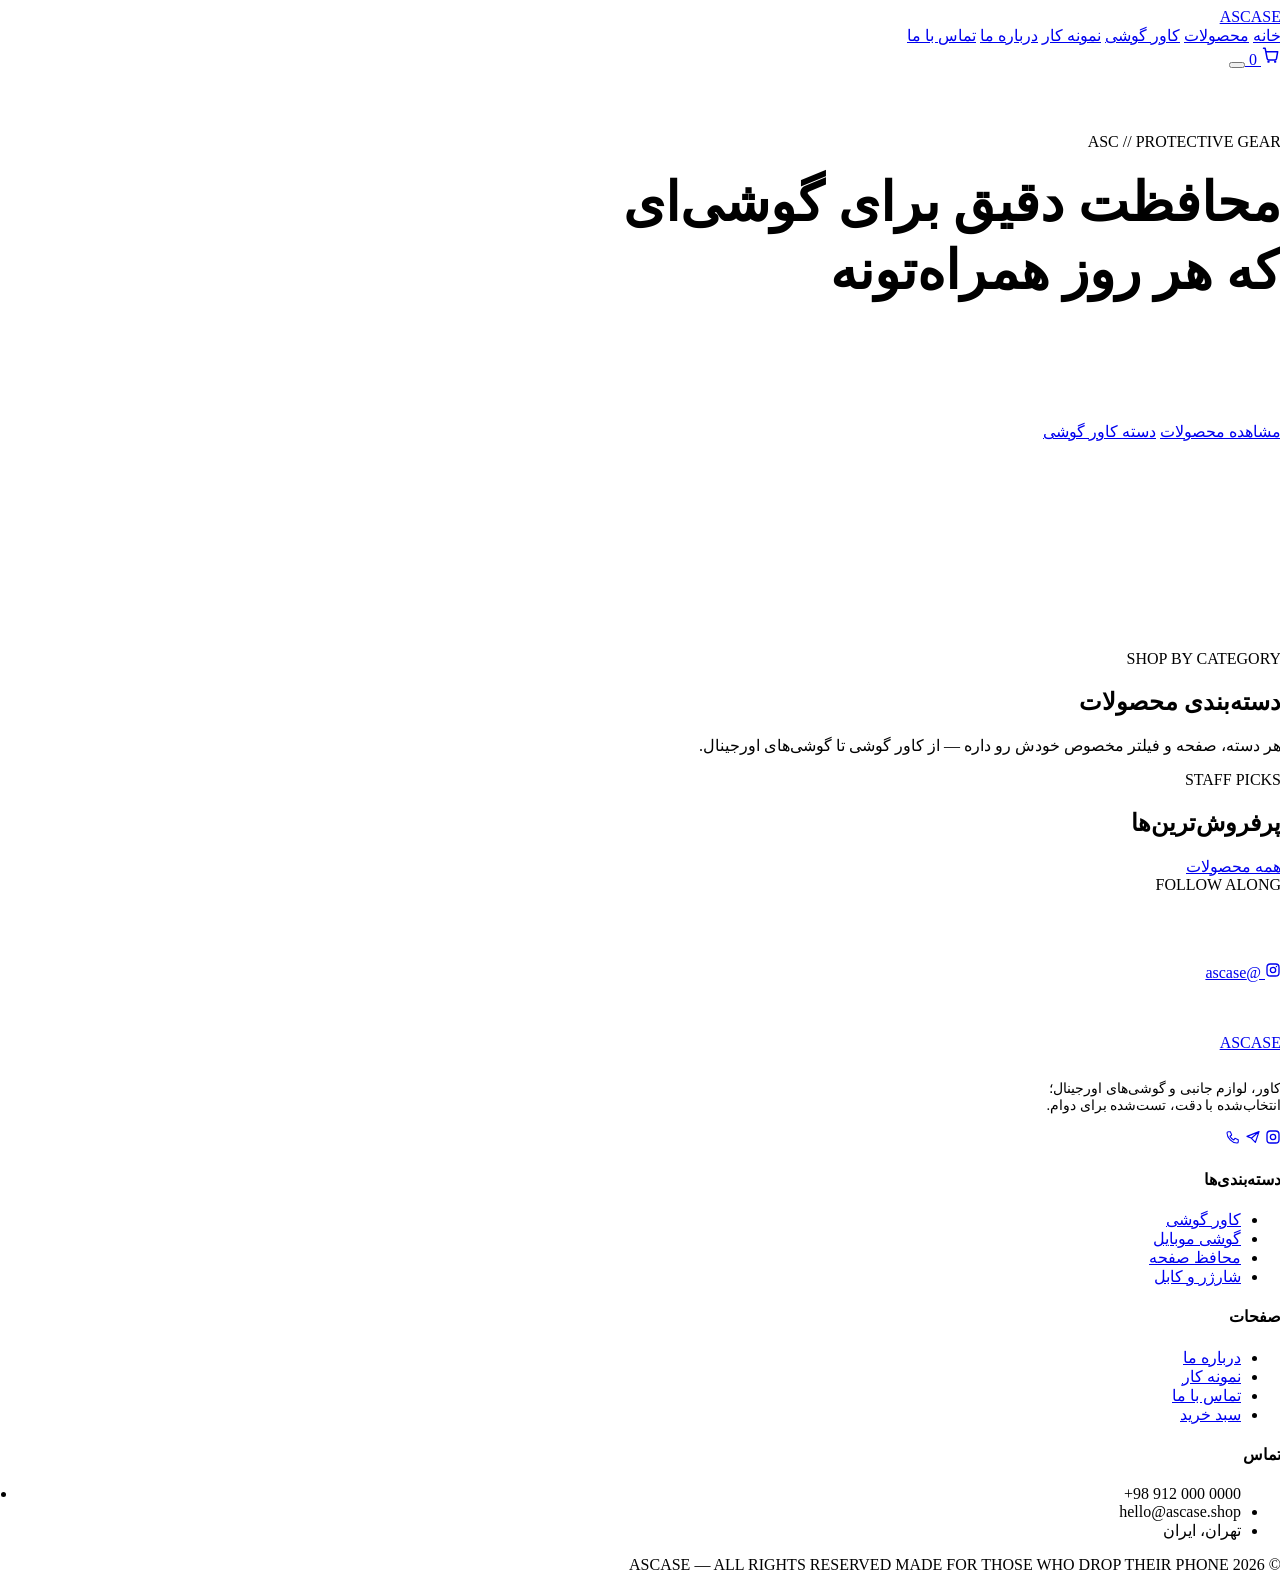
==== commit 14390fc8: "Add files via upload" ====
--- a/index.html
+++ b/index.html
@@ -1,176 +1,189 @@
 <!DOCTYPE html>
 <html lang="fa" dir="rtl">
 <head>
-  <meta charset="UTF-8">
-  <meta name="viewport" content="width=device-width, initial-scale=1.0">
-  <meta name="description" content="ASCASE - کاور، لوازم جانبی و موبایل اورجینال">
-  <title>ASCASE - فروشگاه اورجینال کاور و موبایل</title>
-  <link rel="stylesheet" href="style.css">
+<meta charset="UTF-8">
+<meta name="viewport" content="width=device-width, initial-scale=1.0">
+<title>ASCASE | کاور، لوازم جانبی و گوشی موبایل</title>
+<meta name="description" content="فروشگاه آنلاین کاور و قاب گوشی، لوازم جانبی و گوشی موبایل اورجینال — ASCASE">
+<link rel="stylesheet" href="css/style.css">
+<script src="js/products-data.js"></script>
+<script src="js/cart.js"></script>
+<script src="js/main.js"></script>
 </head>
 <body>
 
-<!-- HEADER -->
-<header class="header">
-  <div class="header-inner">
-    <a href="/" class="logo">
-      <span class="logo-mark"></span>ASCASE
-    </a>
-    
-    <nav class="nav">
-      <a href="/" class="active">خانه</a>
-      <a href="#products">محصولات</a>
-      <a href="#about">درباره</a>
-      <a href="#contact">تماس</a>
+<header class="site-header">
+  <div class="wrap">
+    <a href="index.html" class="logo"><span class="mark"></span>ASCASE</a>
+    <nav class="main-nav">
+      <a href="index.html">خانه</a>
+      <a href="products.html">محصولات</a>
+      <a href="products.html?cat=cases">کاور گوشی</a>
+      <a href="gallery.html">نمونه کار</a>
+      <a href="about.html">درباره ما</a>
+      <a href="contact.html">تماس با ما</a>
     </nav>
-
-    <div class="header-right">
-      <div class="search-box">
-        <input type="text" class="search-input" placeholder="جستجو محصول...">
-        <div class="search-results"></div>
-      </div>
-
-      <button class="icon-btn dark-toggle" title="تم تیره/روشن">🌙</button>
-      <a href="#cart" class="icon-btn" data-cart-btn title="سبد خرید">
-        🛒
-        <span class="badge" style="display: none;">0</span>
+    <div class="header-actions">
+      <a href="cart.html" class="icon-btn" aria-label="سبد خرید">
+        <svg width="20" height="20" viewBox="0 0 24 24" fill="none"><path d="M3 4h2l2.4 12.4a2 2 0 0 0 2 1.6h7.2a2 2 0 0 0 2-1.6L20 8H6" stroke="currentColor" stroke-width="1.8" stroke-linecap="round" stroke-linejoin="round"/><circle cx="9" cy="20" r="1.4" fill="currentColor"/><circle cx="17" cy="20" r="1.4" fill="currentColor"/></svg>
+        <span class="cart-count">0</span>
       </a>
+      <button class="nav-toggle" aria-label="منو"><span></span><span></span><span></span></button>
     </div>
   </div>
 </header>
 
 <!-- HERO -->
-<section class="hero">
-  <div class="hero-inner">
-    <div class="hero-content">
-      <h1>محافظت اول، استایل دوم</h1>
-      <p>گوشی‌تو رو محافظ کن با بهترین کاور، محافظ صفحه و لوازم جانبی. اورجینال، تست‌شده، قابل‌اعتماد.</p>
-      <div class="hero-buttons">
-        <a href="#products" class="btn btn-primary">مشاهده محصولات</a>
-        <a href="#about" class="btn btn-secondary">بیشتر بدانید</a>
+<section class="poster" style="padding:64px 0 80px;">
+  <div class="wrap" style="position:relative;z-index:1;display:grid;grid-template-columns:1.1fr .9fr;gap:40px;align-items:center;">
+    <div>
+      <span class="eyebrow" style="justify-content:flex-start;">ASC // PROTECTIVE GEAR</span>
+      <h1 style="font-size:clamp(2.1rem,4.6vw,3.4rem);line-height:1.25;margin-top:18px;">
+        محافظت دقیق برای گوشی‌ای که هر روز همراه‌تونه
+      </h1>
+      <p style="color:rgba(255,255,255,.68);max-width:480px;margin-top:18px;font-size:1.05rem;">
+        کاور، محافظ صفحه، شارژر و گوشی — انتخاب‌شده با دقت، تست‌شده برای دوام، آماده ارسال به سراسر ایران.
+      </p>
+      <div class="flex gap-16" style="margin-top:30px;flex-wrap:wrap;">
+        <a href="products.html" class="btn btn-signal">مشاهده محصولات</a>
+        <a href="products.html?cat=cases" class="btn btn-outline-light">دسته کاور گوشی</a>
+      </div>
+      <div class="flex gap-16" style="margin-top:42px;flex-wrap:wrap;gap:28px;">
+        <div class="mono" style="font-size:.72rem;color:rgba(255,255,255,.5);">SHIP<br><span style="color:#fff;font-size:.9rem;">سراسر ایران</span></div>
+        <div class="mono" style="font-size:.72rem;color:rgba(255,255,255,.5);">RETURN<br><span style="color:#fff;font-size:.9rem;">۷ روزه</span></div>
+        <div class="mono" style="font-size:.72rem;color:rgba(255,255,255,.5);">WARRANTY<br><span style="color:#fff;font-size:.9rem;">اصالت کالا</span></div>
       </div>
     </div>
-    <div class="hero-image">
-      <svg viewBox="0 0 300 400" xmlns="http://www.w3.org/2000/svg">
-        <defs>
-          <linearGradient id="phoneGrad" x1="0%" y1="0%" x2="100%" y2="100%">
-            <stop offset="0%" style="stop-color:#ff5e3a;stop-opacity:0.2" />
-            <stop offset="100%" style="stop-color:#e84e2a;stop-opacity:0.05" />
-          </linearGradient>
-        </defs>
-        <rect x="50" y="30" width="200" height="280" rx="35" fill="url(#phoneGrad)" stroke="#ff5e3a" stroke-width="2"/>
-        <rect x="75" y="50" width="150" height="200" rx="15" fill="none" stroke="#ff5e3a" stroke-width="1.5" opacity="0.5"/>
-        <circle cx="150" cy="310" r="8" fill="#ff5e3a" opacity="0.5"/>
-      </svg>
-    </div>
+
+    <div class="exploded show-tags" aria-hidden="true"></div>
   </div>
 </section>
 
-<!-- FEATURED PRODUCTS -->
-<section class="section" id="products">
+<script>
+// render hero exploded diagram (kept out of static HTML to reuse the same SVGs as the catalog)
+document.querySelector(".exploded").innerHTML = `
+  <div class="layer layer-shell">${svgIcon('case', '#8B9097')}</div>
+  <div class="layer layer-bumper" style="opacity:.9">${svgIcon('case', '#FF4F2E')}</div>
+  <span class="spec-tag t1">MAT // TPU+PC</span>
+  <span class="spec-tag t2">DROP // 2.4M</span>
+  <span class="spec-tag t3">THK // 1.1MM</span>
+`;
+</script>
+
+<!-- CATEGORIES -->
+<section class="wrap">
   <div class="section-head">
-    <span class="tag">🔥 محبوب</span>
-    <h2>محصولات پرفروش</h2>
-    <p>محصولاتی که مشتری‌های ما بیشتر می‌خرن</p>
+    <div>
+      <span class="eyebrow" style="justify-content:flex-start;">SHOP BY CATEGORY</span>
+      <h2>دسته‌بندی محصولات</h2>
+    </div>
+    <p>هر دسته، صفحه و فیلتر مخصوص خودش رو داره — از کاور گوشی تا گوشی‌های اورجینال.</p>
   </div>
-  <div class="grid grid-4" id="featured"></div>
+  <div class="grid grid-3" id="cat-grid"></div>
 </section>
+<script>
+document.getElementById("cat-grid").innerHTML = CATEGORIES.map(c => `
+  <a href="products.html?cat=${c.key}" class="cat-tile reveal">
+    <span class="go"><svg width="14" height="14" viewBox="0 0 24 24" fill="none"><path d="M7 17 17 7M9 7h8v8" stroke="currentColor" stroke-width="2" stroke-linecap="round"/></svg></span>
+    <div class="cat-icon" style="color:#fff;margin-top:8px;width:30px;">${svgIcon(c.icon,'#ffffff')}</div>
+    <div>
+      <h3>${c.title}</h3>
+      <p style="color:rgba(255,255,255,.6);font-size:.88rem;margin:6px 0 10px;">${c.desc}</p>
+      <span class="count">${PRODUCTS.filter(p=>p.cat===c.key).length} ITEMS</span>
+    </div>
+  </a>
+`).join("");
+</script>
 
-<!-- ALL PRODUCTS -->
-<section class="section">
+<!-- FEATURED -->
+<section class="wrap">
   <div class="section-head">
-    <span class="tag">📦 همه</span>
-    <h2>تمام محصولات</h2>
-    <p>بیش از ۱۲ محصول منتخب</p>
+    <div>
+      <span class="eyebrow" style="justify-content:flex-start;">STAFF PICKS</span>
+      <h2>پرفروش‌ترین‌ها</h2>
+    </div>
+    <a href="products.html" class="btn btn-outline">همه محصولات</a>
   </div>
-  <div class="grid" id="all-products"></div>
+  <div class="grid grid-4" id="featured-grid"></div>
 </section>
+<script>
+const featured = PRODUCTS.filter(p => p.badge).slice(0,8);
+renderProducts(featured.length ? featured : PRODUCTS.slice(0,8), "#featured-grid");
+</script>
 
-<!-- ABOUT -->
-<section class="section" id="about">
-  <div class="section-head">
-    <span class="tag">ℹ️</span>
-    <h2>درباره ASCASE</h2>
-  </div>
-  <div style="background: var(--bg-secondary); padding: 40px; border-radius: 14px; max-width: 800px; margin: 0 auto; text-align: center;">
-    <p style="font-size: 17px; line-height: 1.8; color: var(--text); margin: 0;">
-      ASCASE محصولات محافظتی تلفن‌های هوشمند رو ارائه می‌ده. ما اعتقاد داریم که محافظت و استایل می‌تونن کنار هم باشن.
-      هر محصول با دقت انتخاب‌شده، تست‌شده و با عشق فروخته می‌شه.
+<!-- INSTAGRAM -->
+<section class="poster">
+  <div class="wrap" style="position:relative;z-index:1;">
+    <div class="section-head" style="margin-bottom:28px;">
+      <div>
+        <span class="eyebrow" style="justify-content:flex-start;">FOLLOW ALONG</span>
+        <h2 style="color:#fff;">ما رو در اینستاگرام دنبال کنید</h2>
+      </div>
+      <a href="https://instagram.com/ascase" target="_blank" rel="noopener" class="btn btn-signal">
+        <svg width="16" height="16" viewBox="0 0 24 24" fill="none"><rect x="3" y="3" width="18" height="18" rx="5" stroke="currentColor" stroke-width="2"/><circle cx="12" cy="12" r="4" stroke="currentColor" stroke-width="2"/><circle cx="17.2" cy="6.8" r="1.1" fill="currentColor"/></svg>
+        @ascase
+      </a>
+    </div>
+    <div class="grid grid-4" id="insta-grid"></div>
+    <p class="mono" style="color:rgba(255,255,255,.4);font-size:.7rem;margin-top:20px;">
+      INSTAGRAM_FEED // پیشنهاد: استفاده از ویجت رسمی LightWidget یا SnapWidget برای نمایش زنده پست‌ها
     </p>
   </div>
 </section>
+<script>
+document.getElementById("insta-grid").innerHTML = [0,1,2,3].map(i => `
+  <a href="https://instagram.com/ascase" target="_blank" rel="noopener" class="reveal" style="aspect-ratio:1/1;border-radius:12px;border:1px solid var(--line-on-dark);display:flex;align-items:center;justify-content:center;background:var(--graphite-2);">
+    ${svgIcon(PRODUCTS[i*3 % PRODUCTS.length].icon, PRODUCTS[i*3 % PRODUCTS.length].accent)}
+  </a>
+`).join("");
+</script>
 
-<!-- CONTACT -->
-<section class="section" id="contact">
-  <div class="section-head">
-    <span class="tag">📞</span>
-    <h2>تماس با ما</h2>
-  </div>
-  <div style="max-width: 600px; margin: 0 auto; text-align: center;">
-    <p style="font-size: 16px; color: var(--text-light); margin: 0 0 20px 0;">
-      سؤال داری؟ ما اینجاییم تا کمکت کنیم.
-    </p>
-    <div style="background: var(--bg-secondary); padding: 30px; border-radius: 14px;">
-      <p style="margin: 0 0 10px 0;"><strong>☎️ تلفن:</strong> 09120000000</p>
-      <p style="margin: 0;"><strong>📧 ایمیل:</strong> hello@ascase.shop</p>
-    </div>
-  </div>
-</section>
-
-<!-- FOOTER -->
-<footer class="footer">
-  <div class="footer-inner">
+<!-- INCLUDE FOOTER -->
+<footer class="site-footer">
+  <div class="wrap">
     <div class="footer-grid">
-      <div class="footer-col">
-        <div class="logo" style="margin-bottom: 14px;">
-          <span class="logo-mark"></span>ASCASE
+      <div>
+        <a href="index.html" class="logo" style="margin-bottom:14px;display:inline-flex;"><span class="mark"></span>ASCASE</a>
+        <p style="max-width:280px;font-size:.9rem;">کاور، لوازم جانبی و گوشی‌های اورجینال؛ انتخاب‌شده با دقت، تست‌شده برای دوام.</p>
+        <div class="social-row">
+          <a href="https://instagram.com/ascase" target="_blank" rel="noopener" aria-label="اینستاگرام"><svg width="16" height="16" viewBox="0 0 24 24" fill="none"><rect x="3" y="3" width="18" height="18" rx="5" stroke="currentColor" stroke-width="2"/><circle cx="12" cy="12" r="4" stroke="currentColor" stroke-width="2"/></svg></a>
+          <a href="https://t.me/ascase" target="_blank" rel="noopener" aria-label="تلگرام"><svg width="16" height="16" viewBox="0 0 24 24" fill="none"><path d="M21 4 3 11l6 2.4M21 4 15.6 20l-6.6-6.6M21 4l-11 9.4" stroke="currentColor" stroke-width="1.8" stroke-linecap="round" stroke-linejoin="round"/></svg></a>
+          <a href="tel:+989120000000" aria-label="تماس"><svg width="16" height="16" viewBox="0 0 24 24" fill="none"><path d="M5 4h3l2 5-2.5 1.8a12 12 0 0 0 5.7 5.7L14.9 14l5 2v3a2 2 0 0 1-2 2C10.8 21 3 13.2 3 6a2 2 0 0 1 2-2Z" stroke="currentColor" stroke-width="1.6" stroke-linejoin="round"/></svg></a>
         </div>
-        <p style="color: var(--text-light); font-size: 14px; line-height: 1.6;">
-          فروشگاه اورجینال کاور، محافظ صفحه و لوازم جانبی گوشی‌های هوشمند.
-        </p>
       </div>
-      <div class="footer-col">
-        <h4>محصولات</h4>
+      <div>
+        <h4>دسته‌بندی‌ها</h4>
         <ul>
-          <li><a href="#products">کاور</a></li>
-          <li><a href="#products">موبایل</a></li>
-          <li><a href="#products">محافظ</a></li>
-          <li><a href="#products">شارژر</a></li>
+          <li><a href="products.html?cat=cases">کاور گوشی</a></li>
+          <li><a href="products.html?cat=phones">گوشی موبایل</a></li>
+          <li><a href="products.html?cat=screen">محافظ صفحه</a></li>
+          <li><a href="products.html?cat=charge">شارژر و کابل</a></li>
         </ul>
       </div>
-      <div class="footer-col">
-        <h4>شرکت</h4>
+      <div>
+        <h4>صفحات</h4>
         <ul>
-          <li><a href="#about">درباره ما</a></li>
-          <li><a href="#contact">تماس</a></li>
-          <li><a href="#products">محصولات</a></li>
+          <li><a href="about.html">درباره ما</a></li>
+          <li><a href="gallery.html">نمونه کار</a></li>
+          <li><a href="contact.html">تماس با ما</a></li>
+          <li><a href="cart.html">سبد خرید</a></li>
         </ul>
       </div>
-      <div class="footer-col">
-        <h4>شبکه‌های اجتماعی</h4>
+      <div>
+        <h4>تماس</h4>
         <ul>
-          <li><a href="https://instagram.com/ascase" target="_blank">اینستاگرام</a></li>
-          <li><a href="https://t.me/ascase" target="_blank">تلگرام</a></li>
+          <li class="mono" style="direction:ltr;">+98 912 000 0000</li>
+          <li>hello@ascase.shop</li>
+          <li>تهران، ایران</li>
         </ul>
       </div>
     </div>
     <div class="footer-bottom">
-      © 2026 ASCASE — تمام حقوق محفوظ است
+      <span>© 2026 ASCASE — ALL RIGHTS RESERVED</span>
+      <span>MADE FOR THOSE WHO DROP THEIR PHONE</span>
     </div>
   </div>
 </footer>
 
-<script src="app.js"></script>
-<script>
-// Render Products
-const FEATURED = PRODUCTS_DATA.filter(p => p.badge).slice(0, 8);
-document.getElementById('featured').innerHTML = FEATURED.map(renderProductCard).join('');
-
-// Render All
-document.getElementById('all-products').innerHTML = PRODUCTS_DATA.map(renderProductCard).join('');
-
-// Update wishlist UI
-PRODUCTS_DATA.forEach(p => updateWishlistUI(p.id));
-</script>
-
 </body>
 </html>
